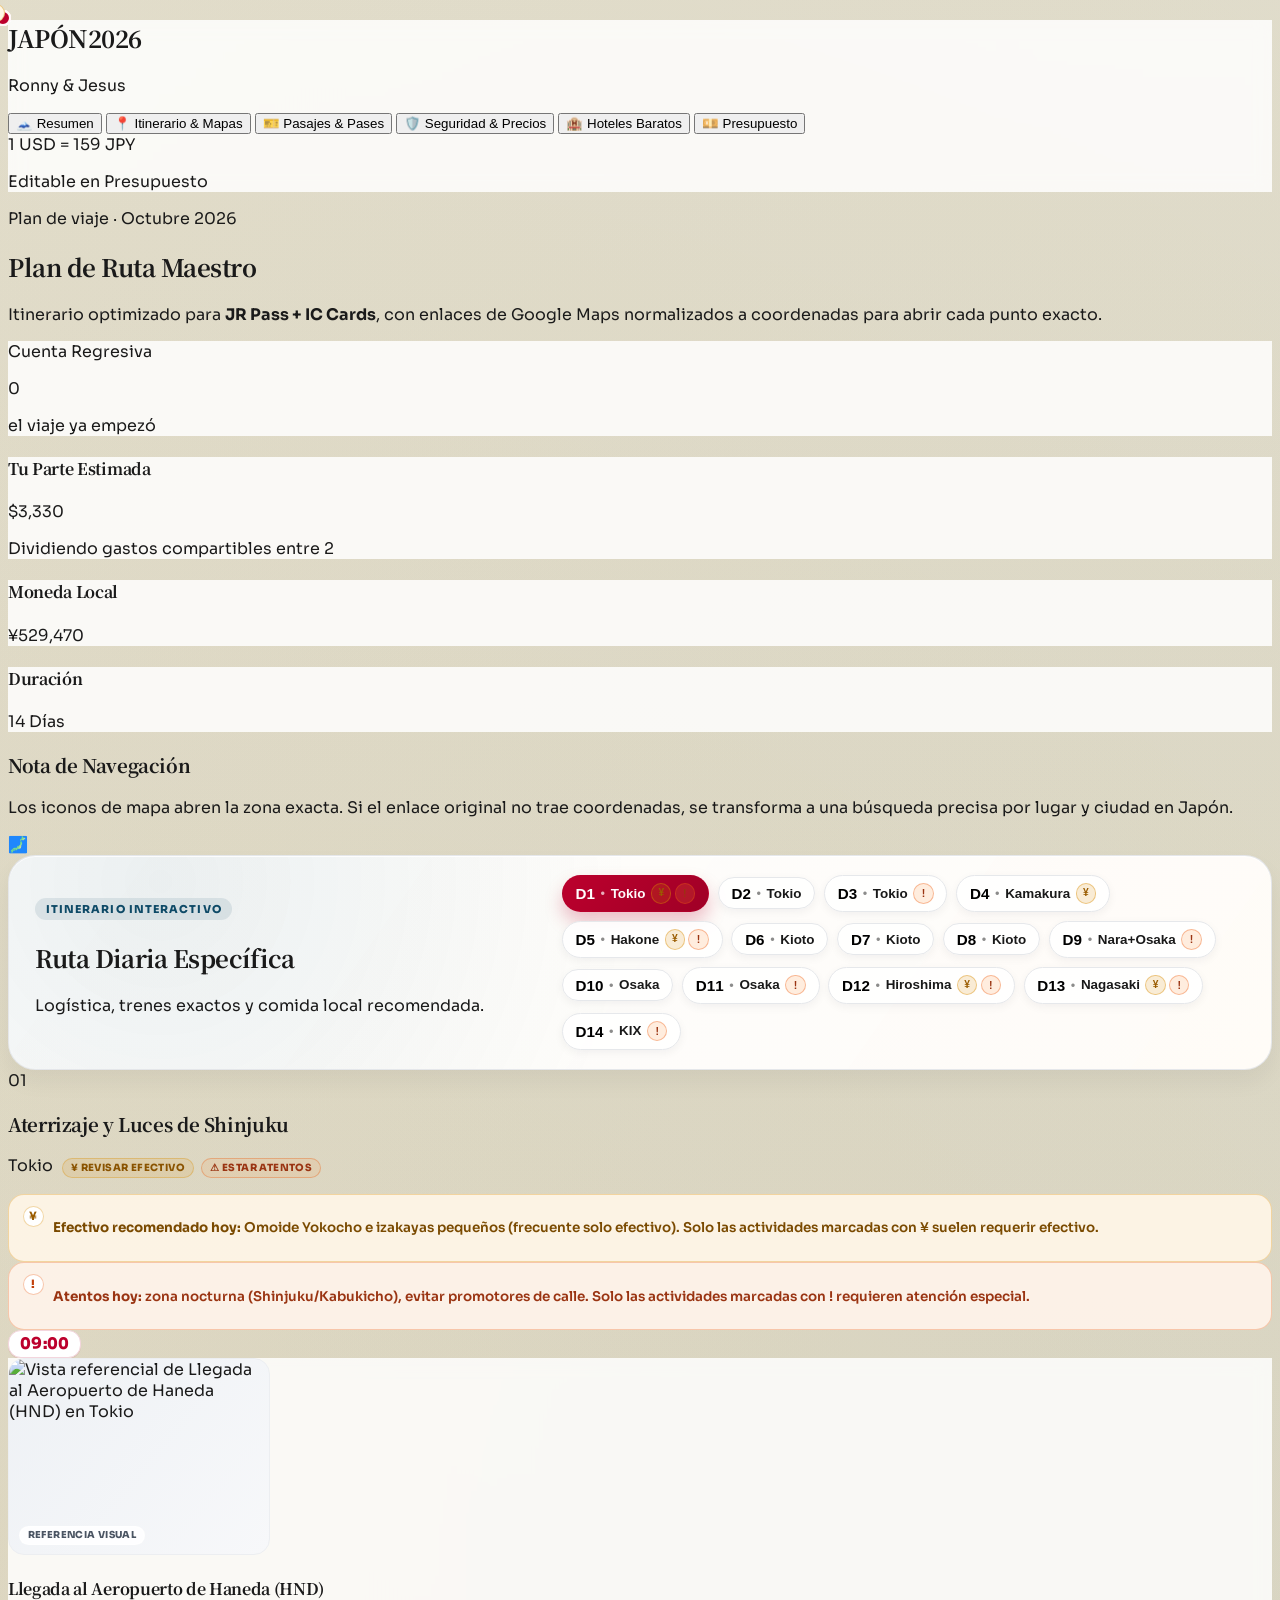
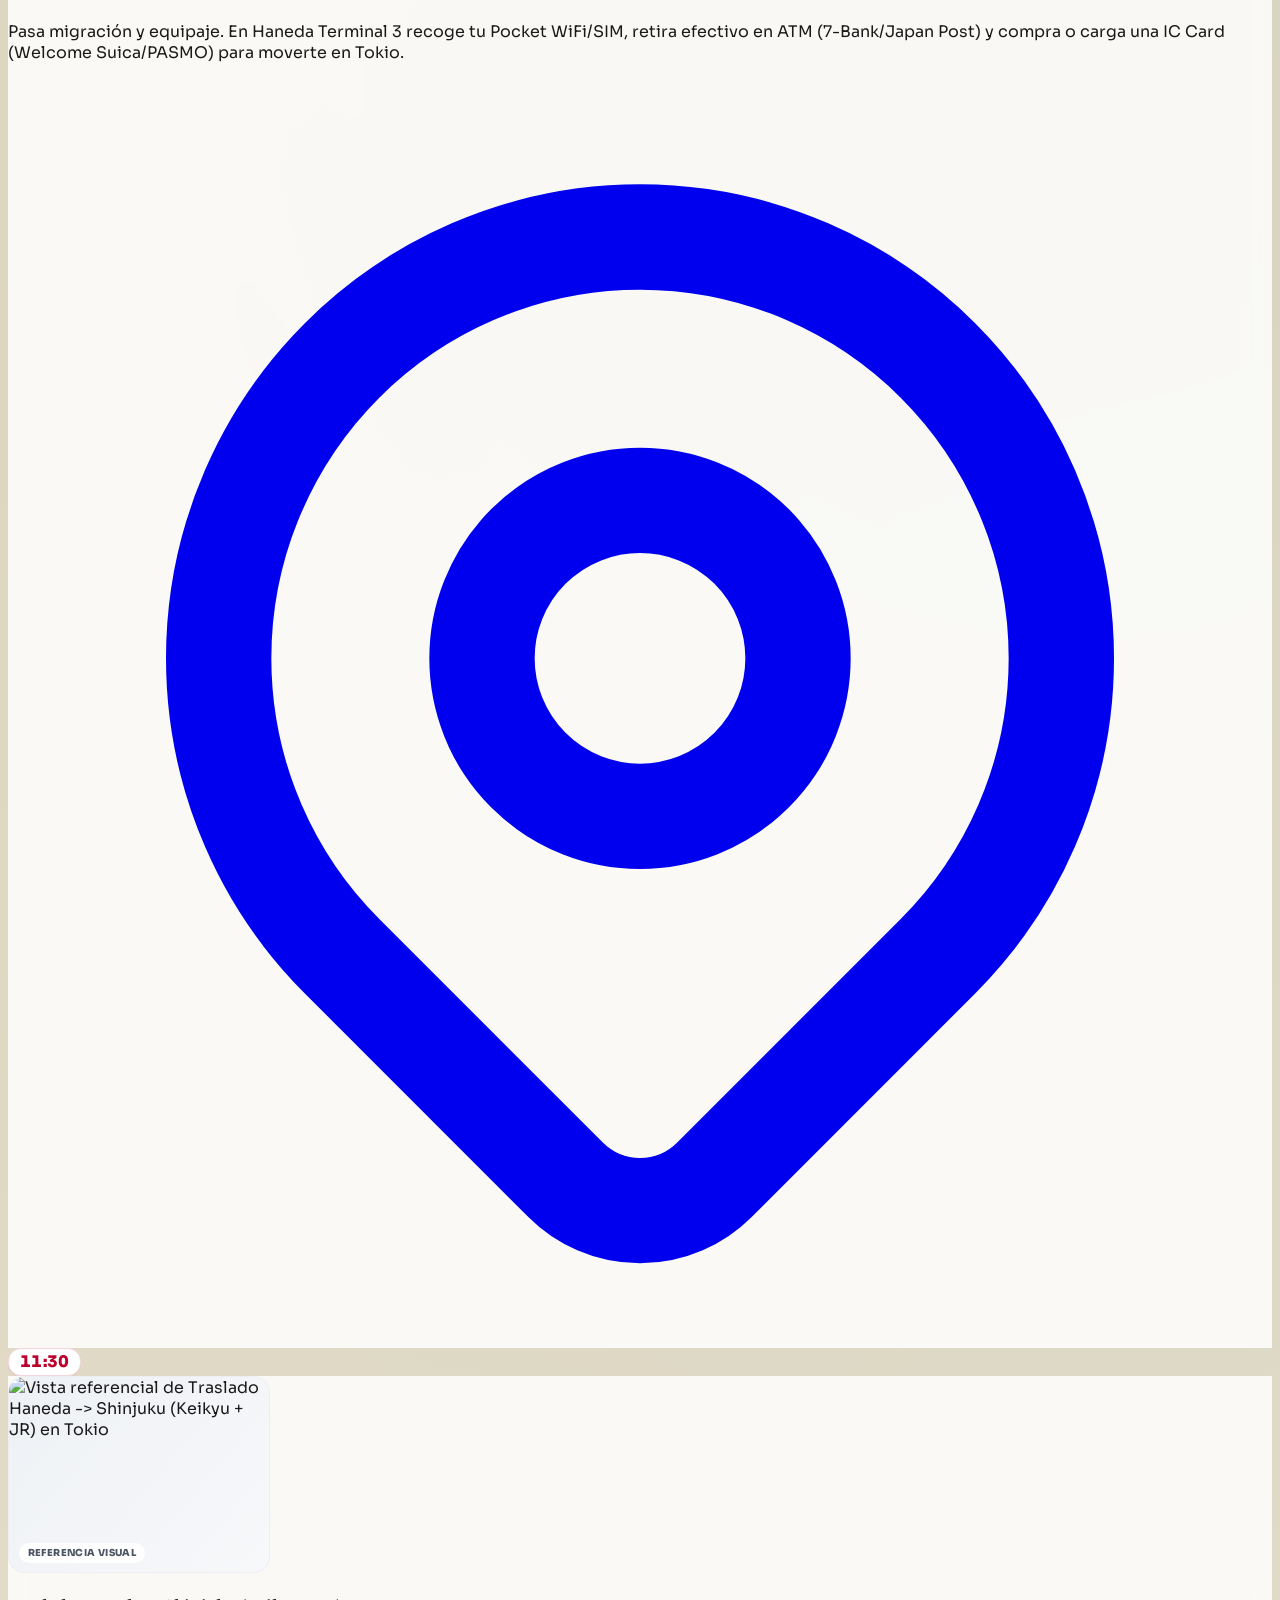
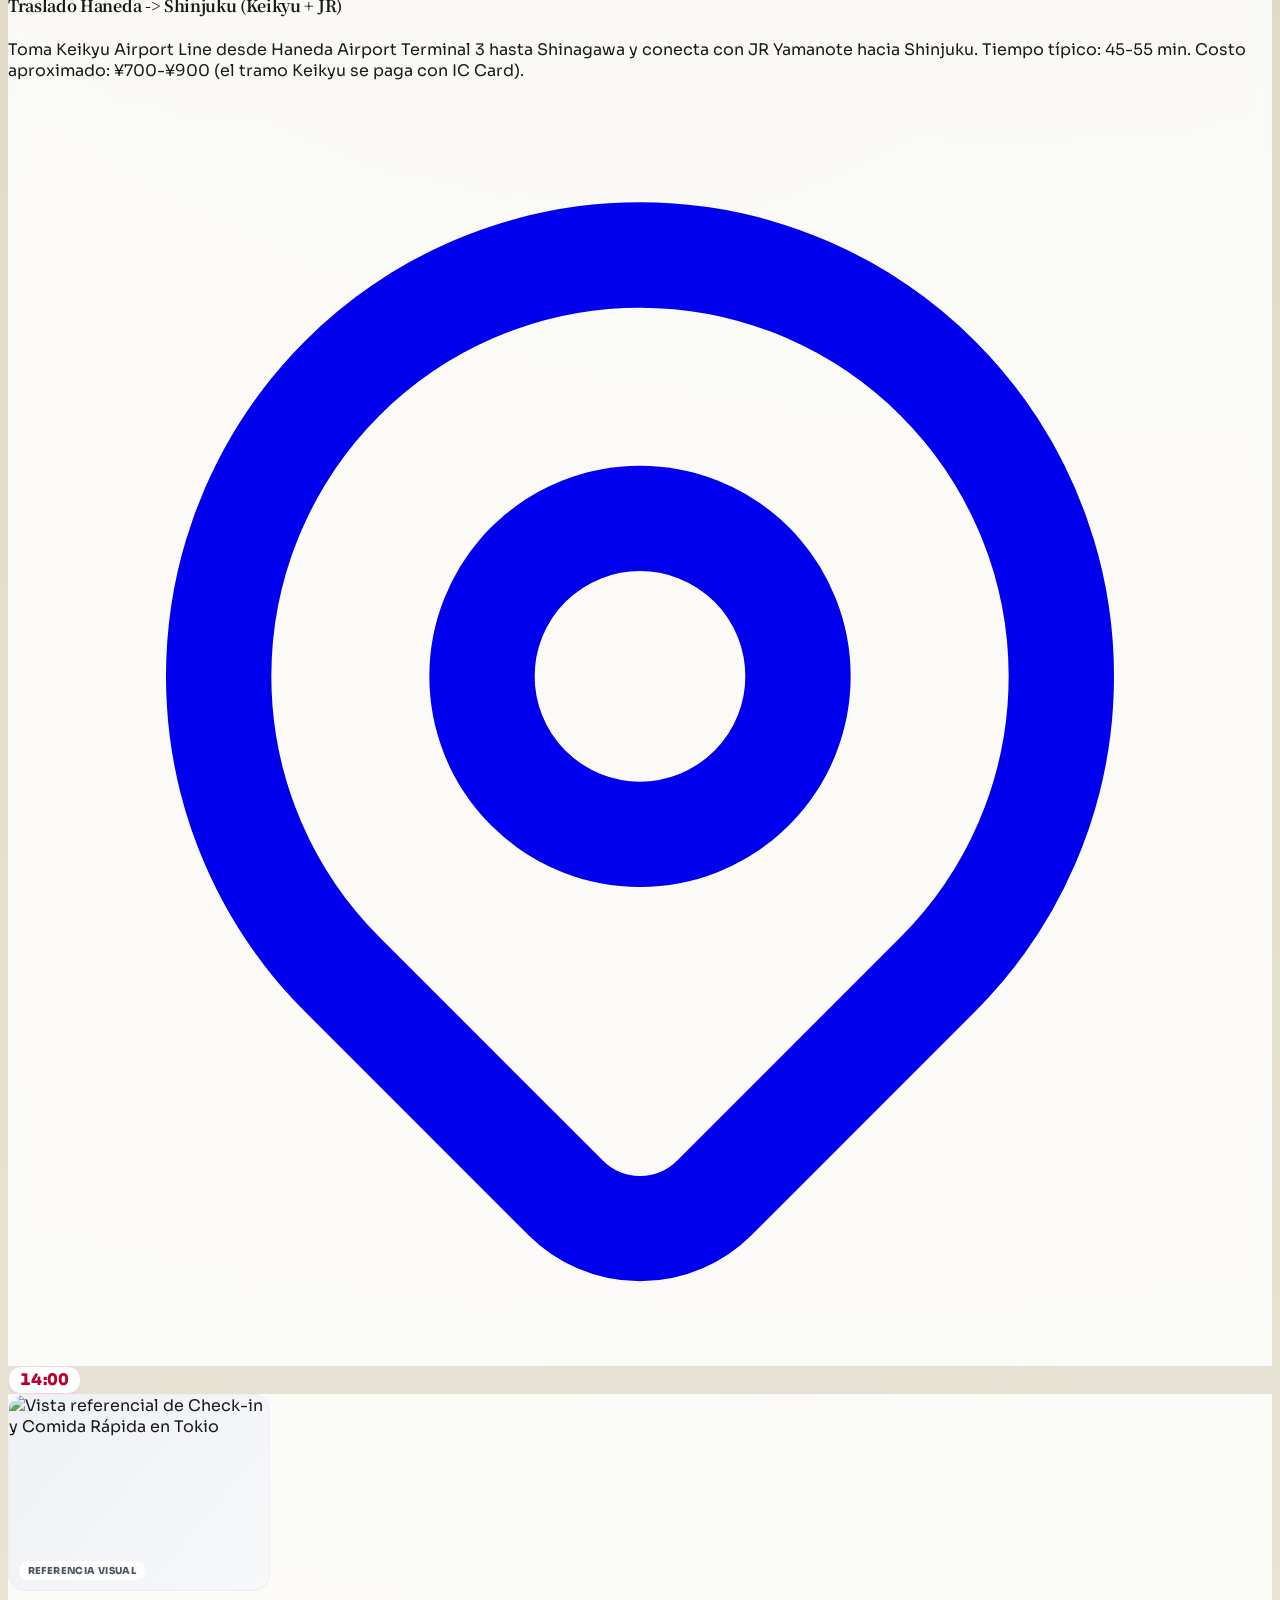
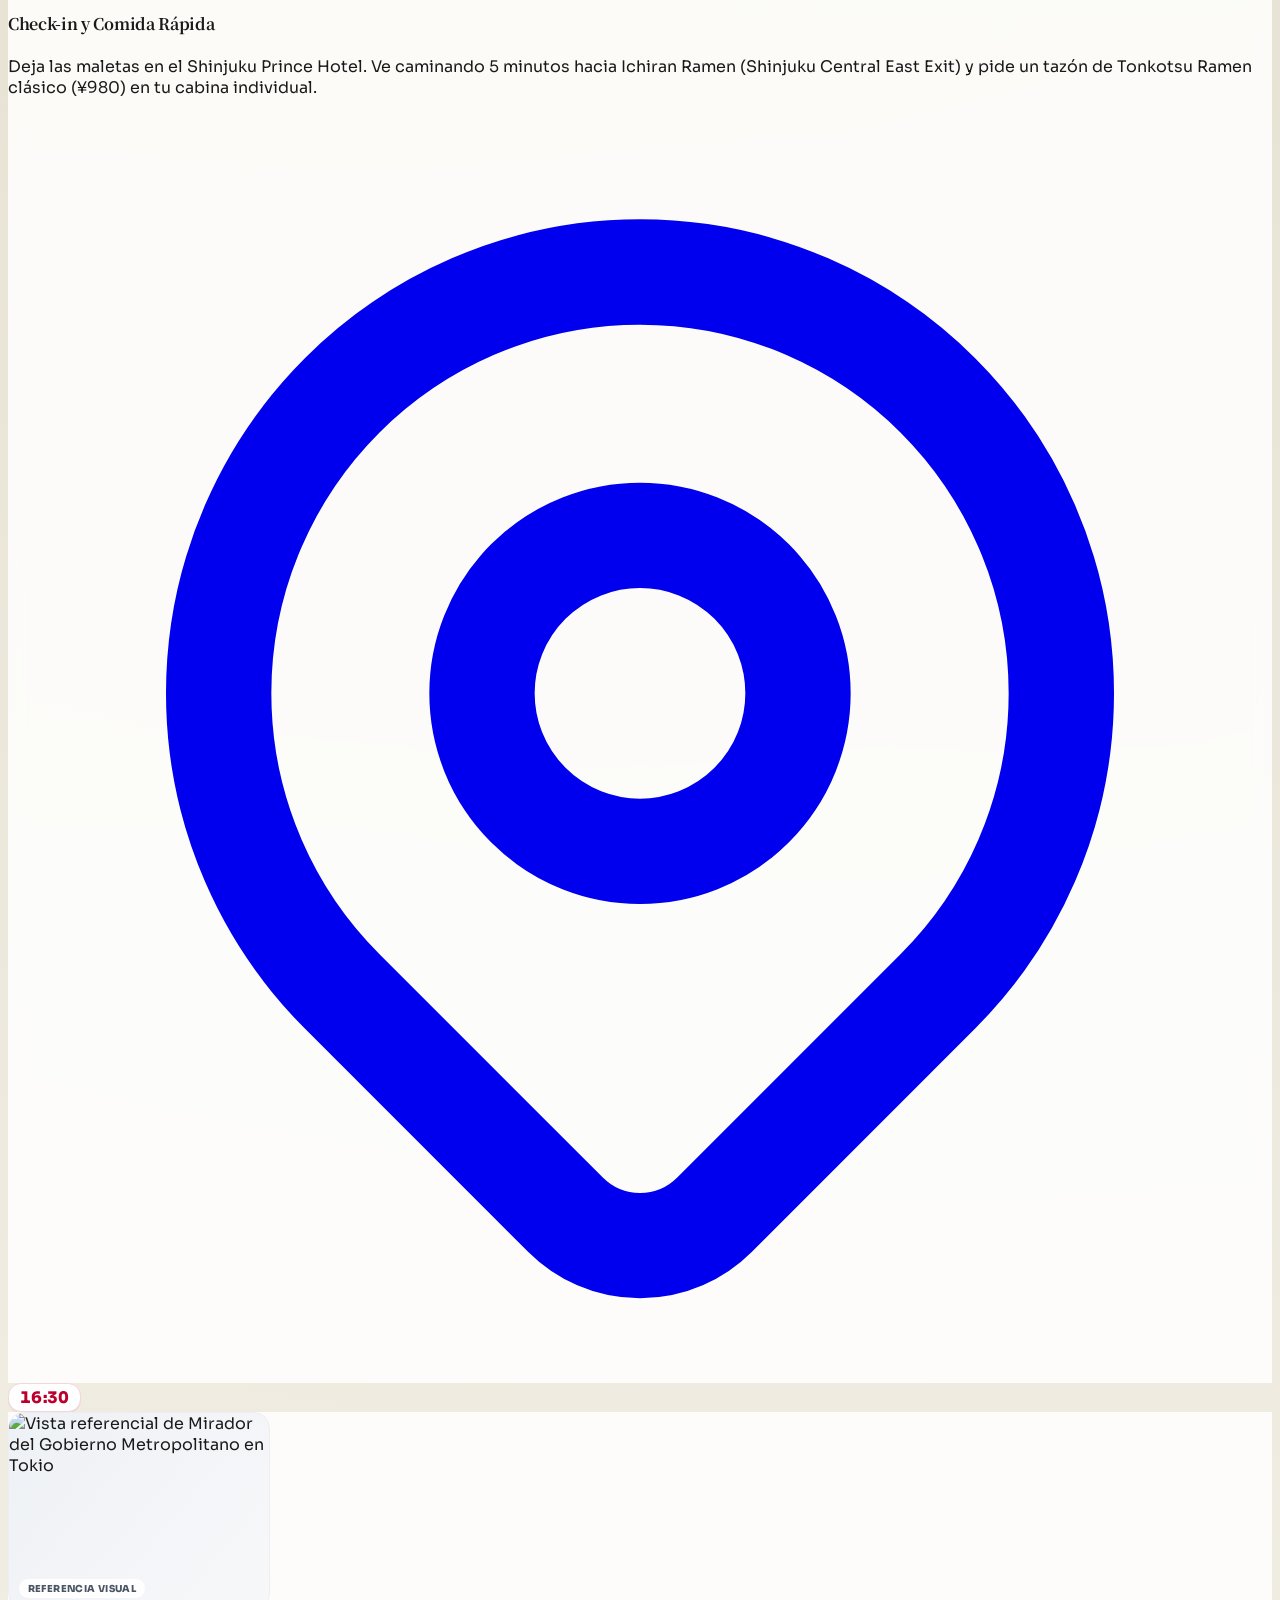
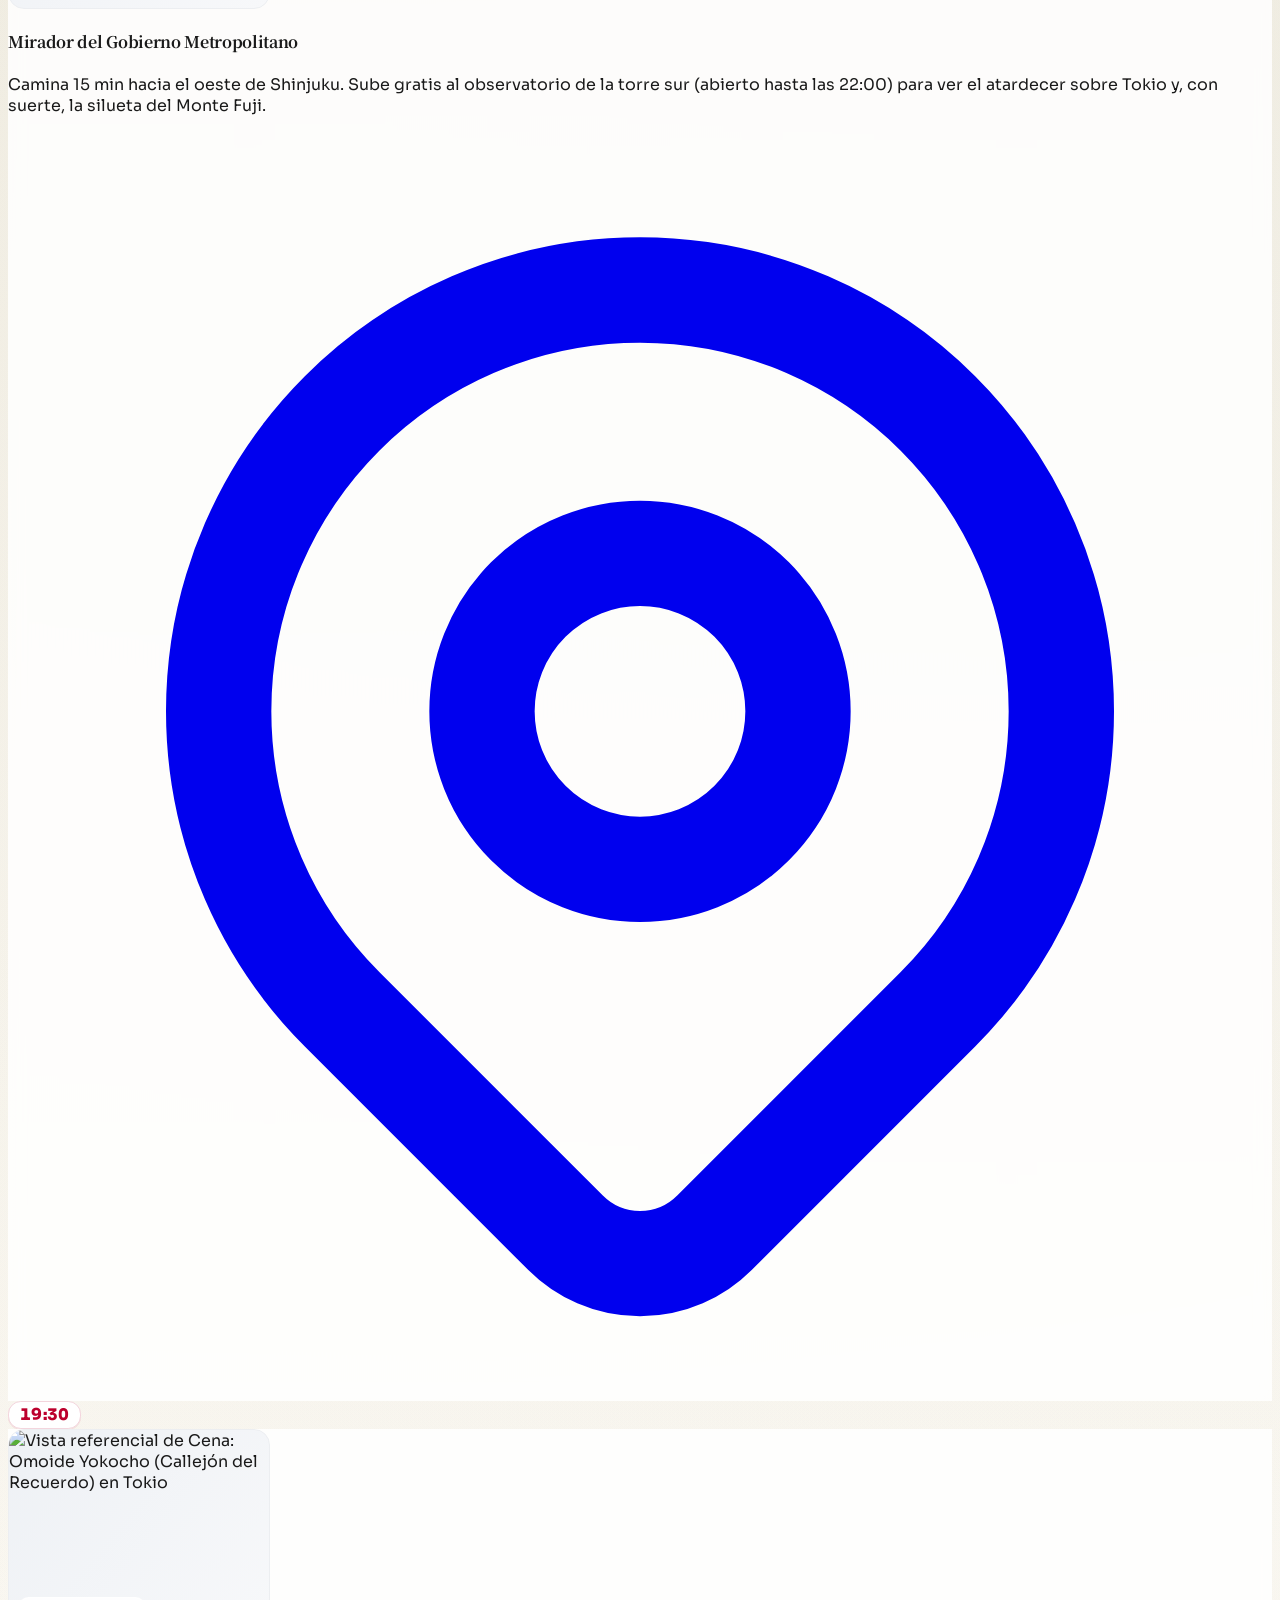
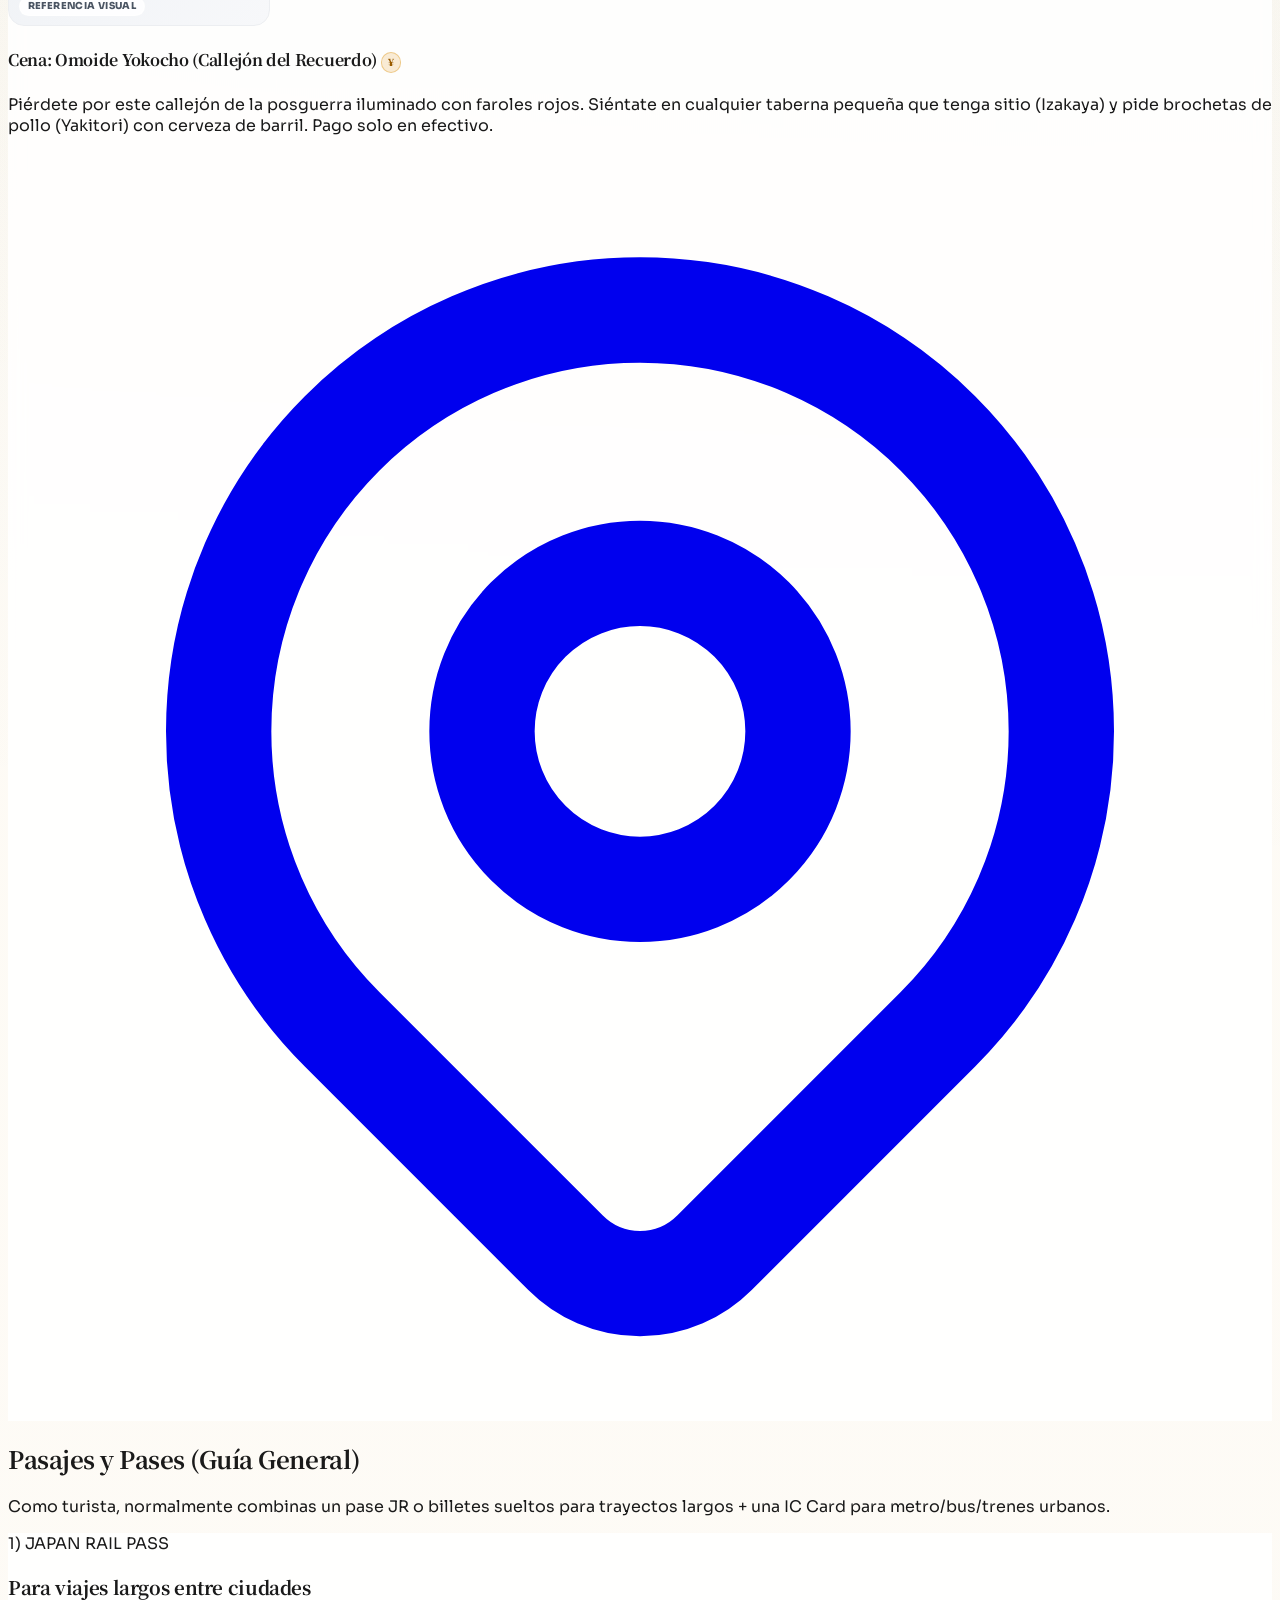
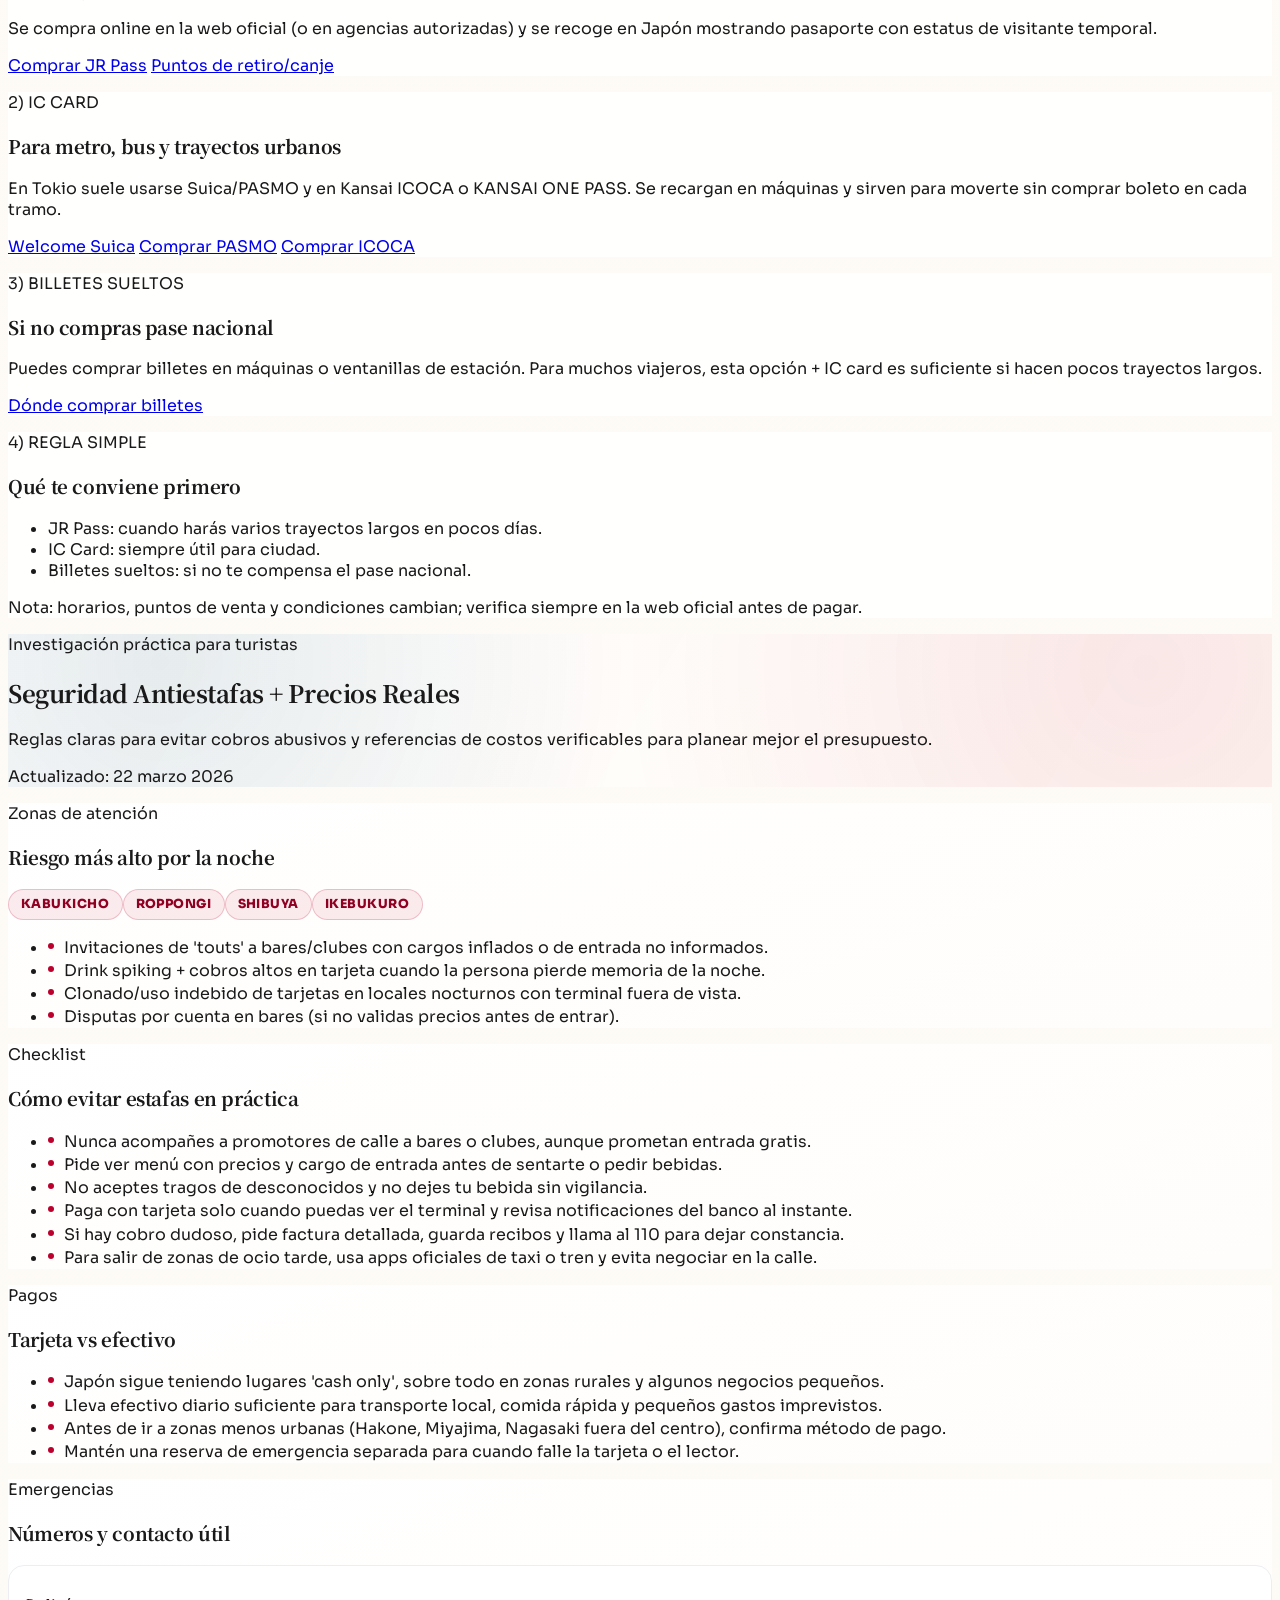
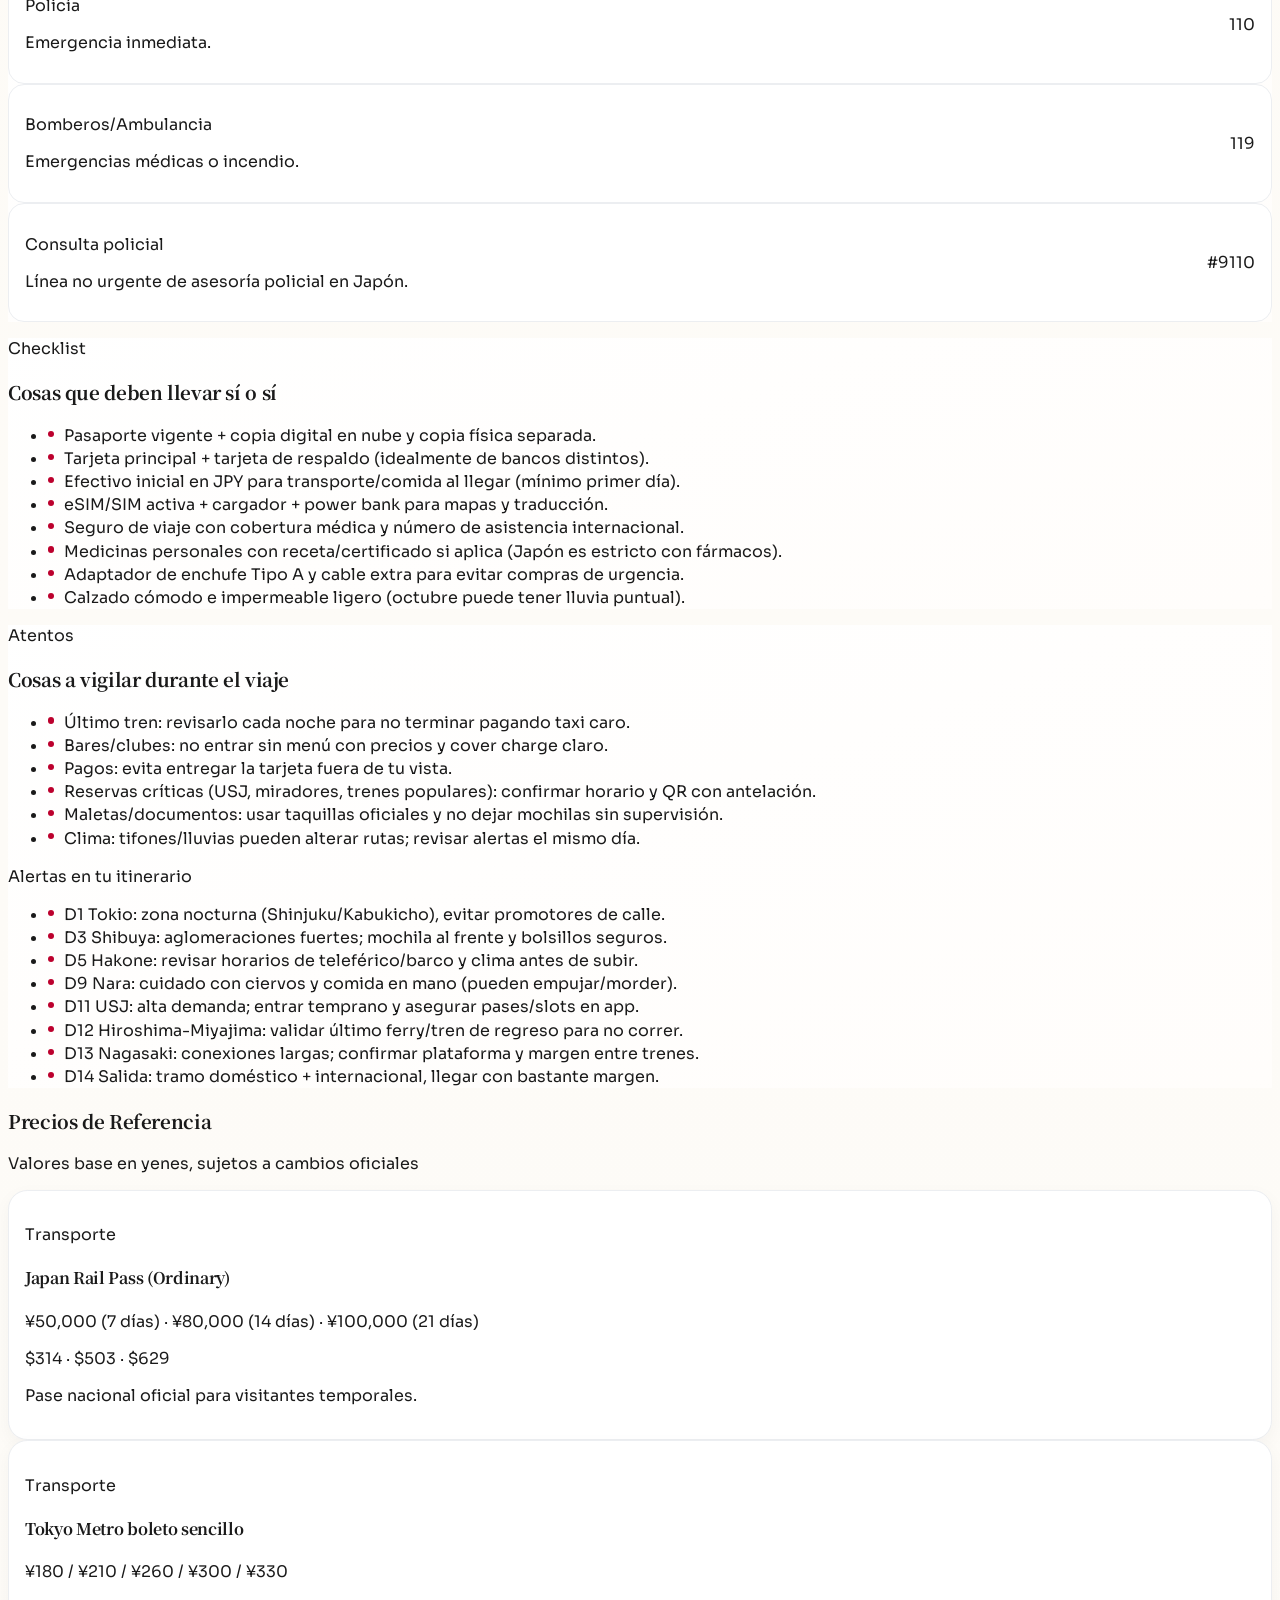
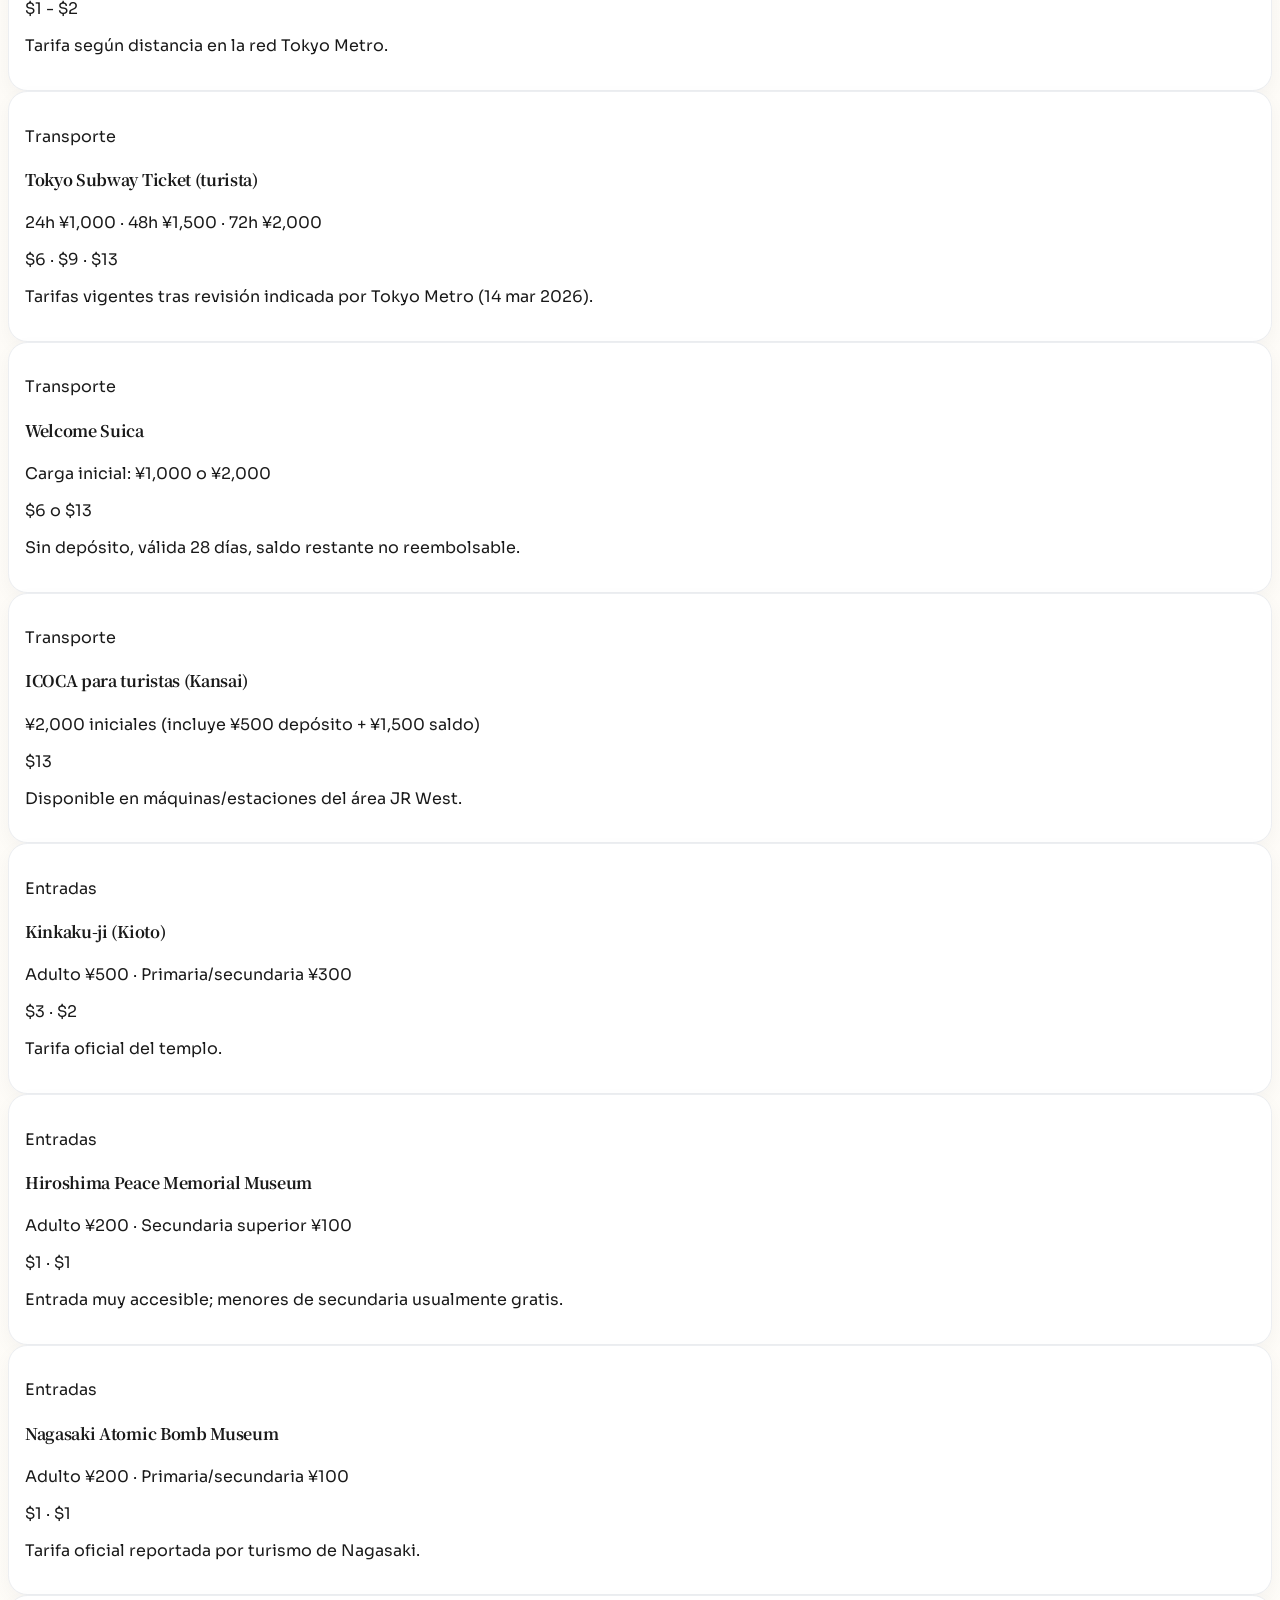
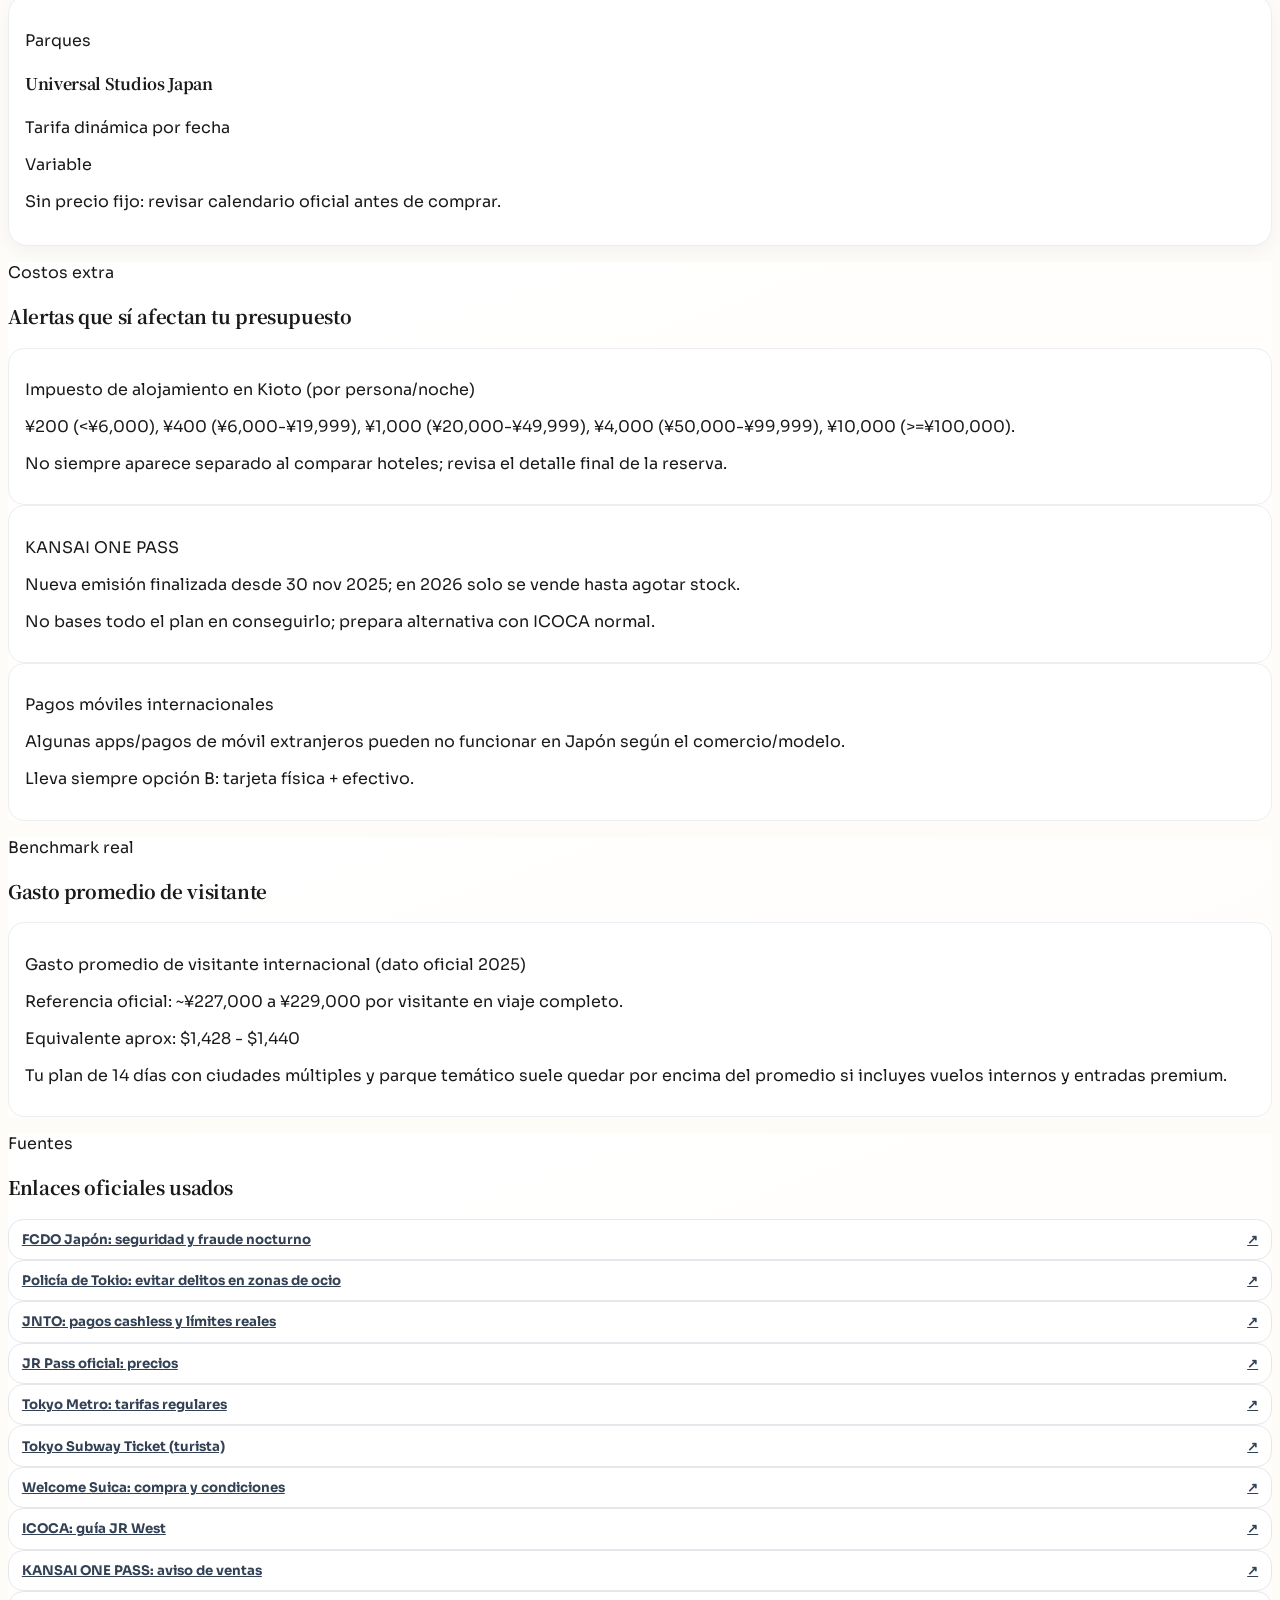
==== index.html @ 7c431366 "ioerjg" ====
<!doctype html>
<html lang="es">
  <head>
    <meta charset="UTF-8" />
    <meta name="viewport" content="width=device-width, initial-scale=1.0" />
    <title>Japón Octubre 2026: Itinerario con Mapas Precisos</title>
    <link rel="preconnect" href="https://fonts.googleapis.com" />
    <link rel="preconnect" href="https://fonts.gstatic.com" crossorigin />
    <link
      href="https://fonts.googleapis.com/css2?family=Noto+Serif+JP:wght@700;900&family=Sora:wght@400;600;700;800&display=swap"
      rel="stylesheet"
    />
    <script src="https://cdn.tailwindcss.com"></script>
    <script src="https://cdn.jsdelivr.net/npm/chart.js"></script>

    <script>
      tailwind.config = {
        theme: {
          extend: {
            colors: {
              "japan-red": "#BC002D",
              "japan-bg": "#FDFBF7",
              ink: "#1A1A1A",
              "google-blue": "#4285F4",
              "japan-sand": "#F6EFE3",
              "japan-gold": "#D98C00",
              "japan-wave": "#0E4A67",
            },
          },
        },
      };
    </script>

    <link rel="stylesheet" href="./styles.css" />
  </head>
  <body class="flex flex-col md:flex-row h-screen overflow-hidden">
    <!-- Sidebar Navigation -->
    <nav class="w-full md:w-72 panel-glass shadow-xl z-20 flex md:flex-col border-r border-white/70 flex-shrink-0">
      <div class="p-8 hidden md:block">
        <h1 class="text-3xl font-black text-ink tracking-tighter">JAPÓN<span class="text-japan-red">2026</span></h1>
        <p class="text-[11px] text-gray-500 mt-2 uppercase font-bold tracking-[0.2em]">Ronny & Jesus</p>
      </div>
      <div class="flex-1 flex md:flex-col p-4 overflow-x-auto hide-scrollbar gap-2">
        <button
          onclick="switchTab('resumen')"
          id="nav-resumen"
          class="nav-btn text-left px-5 py-4 rounded-2xl bg-japan-red text-white font-bold transition-all shadow-lg whitespace-nowrap"
        >
          🗻 Resumen
        </button>
        <button
          onclick="switchTab('itinerario')"
          id="nav-itinerario"
          class="nav-btn text-left px-5 py-4 rounded-2xl text-gray-500 hover:bg-gray-50 font-bold transition-all whitespace-nowrap"
        >
          📍 Itinerario & Mapas
        </button>
        <button
          onclick="switchTab('pases')"
          id="nav-pases"
          class="nav-btn text-left px-5 py-4 rounded-2xl text-gray-500 hover:bg-gray-50 font-bold transition-all whitespace-nowrap"
        >
          🎫 Pasajes & Pases
        </button>
        <button
          onclick="switchTab('seguridad')"
          id="nav-seguridad"
          class="nav-btn text-left px-5 py-4 rounded-2xl text-gray-500 hover:bg-gray-50 font-bold transition-all whitespace-nowrap"
        >
          🛡️ Seguridad & Precios
        </button>
        <button
          onclick="switchTab('hoteles')"
          id="nav-hoteles"
          class="nav-btn text-left px-5 py-4 rounded-2xl text-gray-500 hover:bg-gray-50 font-bold transition-all whitespace-nowrap"
        >
          🏨 Hoteles Baratos
        </button>
        <button
          onclick="switchTab('presupuesto')"
          id="nav-presupuesto"
          class="nav-btn text-left px-5 py-4 rounded-2xl text-gray-500 hover:bg-gray-50 font-bold transition-all whitespace-nowrap"
        >
          💴 Presupuesto
        </button>
      </div>
      <div class="p-8 hidden md:block border-t border-gray-50">
        <div class="flex justify-between items-center text-xs font-bold text-gray-400">
          <span>1 USD</span>
          <span>=</span>
          <span id="exchange-rate-display-sidebar" class="text-japan-red">159 JPY</span>
        </div>
        <p class="text-[10px] text-gray-400 font-bold mt-2 uppercase tracking-[0.14em]">Editable en Presupuesto</p>
      </div>
    </nav>

    <!-- Main Content -->
    <main class="flex-1 overflow-y-auto p-4 md:p-12 relative">
      <!-- SECTION: RESUMEN -->
      <section id="sec-resumen" class="max-w-5xl mx-auto block animate-rise">
        <div class="flex flex-col lg:flex-row gap-8 items-start justify-between mb-10">
          <div>
            <p class="text-xs font-black tracking-[0.24em] text-japan-wave uppercase mb-3">
              Plan de viaje · Octubre 2026
            </p>
            <h2 class="text-5xl font-black text-ink mb-5 tracking-tight">Plan de Ruta Maestro</h2>
            <p class="text-xl text-gray-600 max-w-3xl leading-relaxed">
              Itinerario optimizado para <strong>JR Pass + IC Cards</strong>, con enlaces de Google Maps normalizados a
              coordenadas para abrir cada punto exacto.
            </p>
          </div>
          <aside class="panel-glass border border-white/80 rounded-[28px] p-6 shadow-lg min-w-[210px]">
            <span class="text-xs font-black tracking-[0.24em] uppercase text-gray-400 block">Cuenta Regresiva</span>
            <p id="trip-countdown-days" class="text-5xl font-black text-japan-red leading-none mt-2">0</p>
            <p id="trip-countdown-caption" class="text-sm font-bold text-gray-500 mt-2">días para despegar</p>
          </aside>
        </div>

        <div class="grid grid-cols-1 md:grid-cols-3 gap-6 mb-10">
          <div class="panel-glass p-8 rounded-3xl shadow-sm border border-white/80">
            <h4 class="text-xs font-bold text-gray-400 uppercase tracking-widest mb-2">Tu Parte Estimada</h4>
            <p class="text-3xl font-black text-japan-red" id="summary-total-usd">$0</p>
            <p class="text-[11px] text-gray-500 font-bold mt-2">Dividiendo gastos compartibles entre 2</p>
          </div>
          <div class="panel-glass p-8 rounded-3xl shadow-sm border border-white/80">
            <h4 class="text-xs font-bold text-gray-400 uppercase tracking-widest mb-2">Moneda Local</h4>
            <p class="text-3xl font-black text-ink" id="summary-total-jpy">¥0</p>
          </div>
          <div class="panel-glass p-8 rounded-3xl shadow-sm border border-white/80">
            <h4 class="text-xs font-bold text-gray-400 uppercase tracking-widest mb-2">Duración</h4>
            <p class="text-3xl font-black text-ink">14 Días</p>
          </div>
        </div>

        <div class="mb-2">
          <div class="bg-ink p-10 rounded-[40px] text-white flex flex-col md:flex-row items-center gap-8 shadow-2xl">
            <div class="flex-1 text-center md:text-left">
              <h3 class="text-3xl font-bold mb-4">Nota de Navegación</h3>
              <p class="opacity-80 text-lg">
                Los iconos de mapa abren la zona exacta. Si el enlace original no trae coordenadas, se transforma a una
                búsqueda precisa por lugar y ciudad en Japón.
              </p>
            </div>
            <div class="text-6xl">🗾</div>
          </div>
        </div>
      </section>

      <!-- SECTION: ITINERARIO -->
      <section id="sec-itinerario" class="max-w-5xl mx-auto hidden pb-20">
        <div class="mb-8">
          <div class="itinerary-hero-shell">
            <div class="itinerary-copy">
              <span class="itinerary-tag">Itinerario Interactivo</span>
              <h2 class="text-3xl md:text-4xl font-black text-ink mt-3 mb-3">Ruta Diaria Específica</h2>
              <p class="text-gray-500 text-base md:text-lg">Logística, trenes exactos y comida local recomendada.</p>
            </div>
            <div class="w-full">
              <div id="day-selector" class="day-selector">
                <!-- JS Injected -->
              </div>
            </div>
          </div>
        </div>

        <div class="bg-white rounded-[40px] shadow-sm border border-gray-100 p-6 md:p-12">
          <div class="flex items-center gap-4 mb-12">
            <span
              id="daily-day-label"
              class="bg-japan-red text-white w-16 h-16 rounded-2xl flex items-center justify-center font-black text-3xl shadow-lg shadow-red-200"
              >01</span
            >
            <div>
              <h3 id="daily-title" class="text-2xl md:text-3xl font-black text-ink leading-tight">Carga Inicial...</h3>
              <p id="daily-city" class="text-gray-400 font-bold mt-1 uppercase tracking-widest text-xs">Tokio</p>
            </div>
          </div>

          <div id="timeline-container" class="relative border-l-2 border-gray-100 ml-4 pl-8 md:pl-10 space-y-10">
            <!-- JS Injected -->
          </div>
        </div>
      </section>

      <!-- SECTION: PASAJES Y PASES -->
      <section id="sec-pases" class="max-w-5xl mx-auto hidden">
        <h2 class="text-4xl font-black text-ink mb-4">Pasajes y Pases (Guía General)</h2>
        <p class="text-gray-600 mb-8">
          Como turista, normalmente combinas un pase JR o billetes sueltos para trayectos largos + una IC Card para
          metro/bus/trenes urbanos.
        </p>

        <div class="grid md:grid-cols-2 gap-6">
          <article class="panel-glass rounded-3xl p-7 border border-white/80 shadow-sm">
            <p class="text-xs font-black uppercase tracking-[0.2em] text-japan-wave mb-2">1) JAPAN RAIL PASS</p>
            <h3 class="text-2xl font-black text-ink mb-3">Para viajes largos entre ciudades</h3>
            <p class="text-gray-600 leading-relaxed mb-4">
              Se compra online en la web oficial (o en agencias autorizadas) y se recoge en Japón mostrando pasaporte
              con estatus de visitante temporal.
            </p>
            <div class="flex flex-wrap gap-3">
              <a
                href="https://japanrailpass.net/en/purchase/online/"
                target="_blank"
                rel="noopener noreferrer"
                class="bg-japan-wave text-white px-4 py-2 rounded-xl text-sm font-bold hover:bg-japan-red transition-colors"
                >Comprar JR Pass</a
              >
              <a
                href="https://japanrailpass.net/en/exchange/"
                target="_blank"
                rel="noopener noreferrer"
                class="bg-white text-ink px-4 py-2 rounded-xl text-sm font-bold border border-gray-200 hover:border-japan-red transition-colors"
                >Puntos de retiro/canje</a
              >
            </div>
          </article>

          <article class="panel-glass rounded-3xl p-7 border border-white/80 shadow-sm">
            <p class="text-xs font-black uppercase tracking-[0.2em] text-japan-wave mb-2">2) IC CARD</p>
            <h3 class="text-2xl font-black text-ink mb-3">Para metro, bus y trayectos urbanos</h3>
            <p class="text-gray-600 leading-relaxed mb-4">
              En Tokio suele usarse Suica/PASMO y en Kansai ICOCA o KANSAI ONE PASS. Se recargan en máquinas y sirven
              para moverte sin comprar boleto en cada tramo.
            </p>
            <div class="flex flex-wrap gap-3">
              <a
                href="https://www.jreast.co.jp/multi/en/welcomesuica/purchase.html"
                target="_blank"
                rel="noopener noreferrer"
                class="bg-japan-wave text-white px-4 py-2 rounded-xl text-sm font-bold hover:bg-japan-red transition-colors"
                >Welcome Suica</a
              >
              <a
                href="https://www.pasmo.co.jp/visitors/en/issue/"
                target="_blank"
                rel="noopener noreferrer"
                class="bg-white text-ink px-4 py-2 rounded-xl text-sm font-bold border border-gray-200 hover:border-japan-red transition-colors"
                >Comprar PASMO</a
              >
              <a
                href="https://www.westjr.co.jp/global/en/howto/guide/movie03.html"
                target="_blank"
                rel="noopener noreferrer"
                class="bg-white text-ink px-4 py-2 rounded-xl text-sm font-bold border border-gray-200 hover:border-japan-red transition-colors"
                >Comprar ICOCA</a
              >
            </div>
          </article>

          <article class="panel-glass rounded-3xl p-7 border border-white/80 shadow-sm">
            <p class="text-xs font-black uppercase tracking-[0.2em] text-japan-wave mb-2">3) BILLETES SUELTOS</p>
            <h3 class="text-2xl font-black text-ink mb-3">Si no compras pase nacional</h3>
            <p class="text-gray-600 leading-relaxed mb-4">
              Puedes comprar billetes en máquinas o ventanillas de estación. Para muchos viajeros, esta opción + IC card
              es suficiente si hacen pocos trayectos largos.
            </p>
            <a
              href="https://faq-support.westjr.co.jp/hc/en-us/articles/8880546798607-Where-can-I-buy-tickets"
              target="_blank"
              rel="noopener noreferrer"
              class="inline-flex bg-japan-wave text-white px-4 py-2 rounded-xl text-sm font-bold hover:bg-japan-red transition-colors"
              >Dónde comprar billetes</a
            >
          </article>

          <article class="panel-glass rounded-3xl p-7 border border-white/80 shadow-sm">
            <p class="text-xs font-black uppercase tracking-[0.2em] text-japan-wave mb-2">4) REGLA SIMPLE</p>
            <h3 class="text-2xl font-black text-ink mb-3">Qué te conviene primero</h3>
            <ul class="space-y-2 text-gray-600 font-medium">
              <li>JR Pass: cuando harás varios trayectos largos en pocos días.</li>
              <li>IC Card: siempre útil para ciudad.</li>
              <li>Billetes sueltos: si no te compensa el pase nacional.</li>
            </ul>
            <p class="text-xs text-gray-400 mt-4">
              Nota: horarios, puntos de venta y condiciones cambian; verifica siempre en la web oficial antes de pagar.
            </p>
          </article>
        </div>
      </section>

      <!-- SECTION: SEGURIDAD Y PRECIOS -->
      <section id="sec-seguridad" class="max-w-5xl mx-auto hidden pb-20">
        <div class="safety-hero panel-glass rounded-[36px] p-7 md:p-10 border border-white/80 shadow-sm mb-8">
          <div class="flex flex-col md:flex-row md:items-end md:justify-between gap-4">
            <div>
              <p class="text-xs font-black uppercase tracking-[0.2em] text-japan-wave mb-2">
                Investigación práctica para turistas
              </p>
              <h2 class="text-4xl font-black text-ink mb-3">Seguridad Antiestafas + Precios Reales</h2>
              <p class="text-gray-600 max-w-3xl">
                Reglas claras para evitar cobros abusivos y referencias de costos verificables para planear mejor el
                presupuesto.
              </p>
            </div>
            <p id="safety-updated" class="text-xs font-black uppercase tracking-[0.14em] text-gray-400">
              Actualizado: --
            </p>
          </div>
        </div>

        <div class="grid lg:grid-cols-2 gap-6 mb-8">
          <article class="safety-card rounded-3xl p-6 border border-gray-100 bg-white shadow-sm">
            <p class="text-xs font-black uppercase tracking-[0.2em] text-japan-wave mb-2">Zonas de atención</p>
            <h3 class="text-2xl font-black text-ink mb-4">Riesgo más alto por la noche</h3>
            <div id="safety-risk-zones" class="flex flex-wrap gap-2 mb-4"></div>
            <ul id="safety-common-scams" class="space-y-2 text-sm text-gray-600"></ul>
          </article>
          <article class="safety-card rounded-3xl p-6 border border-gray-100 bg-white shadow-sm">
            <p class="text-xs font-black uppercase tracking-[0.2em] text-japan-wave mb-2">Checklist</p>
            <h3 class="text-2xl font-black text-ink mb-4">Cómo evitar estafas en práctica</h3>
            <ul id="safety-tips-list" class="space-y-2 text-sm text-gray-600"></ul>
          </article>
        </div>

        <div class="grid lg:grid-cols-2 gap-6 mb-8">
          <article class="safety-card rounded-3xl p-6 border border-gray-100 bg-white shadow-sm">
            <p class="text-xs font-black uppercase tracking-[0.2em] text-japan-wave mb-2">Pagos</p>
            <h3 class="text-2xl font-black text-ink mb-4">Tarjeta vs efectivo</h3>
            <ul id="money-safety-list" class="space-y-2 text-sm text-gray-600"></ul>
          </article>
          <article class="safety-card rounded-3xl p-6 border border-gray-100 bg-white shadow-sm">
            <p class="text-xs font-black uppercase tracking-[0.2em] text-japan-wave mb-2">Emergencias</p>
            <h3 class="text-2xl font-black text-ink mb-4">Números y contacto útil</h3>
            <div id="emergency-contacts" class="space-y-3"></div>
          </article>
        </div>

        <div class="grid lg:grid-cols-2 gap-6 mb-8">
          <article class="safety-card rounded-3xl p-6 border border-gray-100 bg-white shadow-sm">
            <p class="text-xs font-black uppercase tracking-[0.2em] text-japan-wave mb-2">Checklist</p>
            <h3 class="text-2xl font-black text-ink mb-4">Cosas que deben llevar sí o sí</h3>
            <ul id="must-pack-list" class="space-y-2 text-sm text-gray-600"></ul>
          </article>
          <article class="safety-card rounded-3xl p-6 border border-gray-100 bg-white shadow-sm">
            <p class="text-xs font-black uppercase tracking-[0.2em] text-japan-wave mb-2">Atentos</p>
            <h3 class="text-2xl font-black text-ink mb-4">Cosas a vigilar durante el viaje</h3>
            <ul id="watchout-list" class="space-y-2 text-sm text-gray-600 mb-4"></ul>
            <p class="text-xs font-black uppercase tracking-[0.16em] text-gray-400 mb-2">Alertas en tu itinerario</p>
            <ul id="itinerary-attention-list" class="space-y-2 text-sm text-gray-600"></ul>
          </article>
        </div>

        <div class="mb-8">
          <div class="flex flex-col md:flex-row md:items-end md:justify-between gap-3 mb-4">
            <h3 class="text-3xl font-black text-ink">Precios de Referencia</h3>
            <p class="text-xs font-bold uppercase tracking-[0.14em] text-gray-400">
              Valores base en yenes, sujetos a cambios oficiales
            </p>
          </div>
          <div id="price-reference-grid" class="grid md:grid-cols-2 gap-5"></div>
        </div>

        <div class="grid lg:grid-cols-2 gap-6 mb-8">
          <article class="safety-card rounded-3xl p-6 border border-gray-100 bg-white shadow-sm">
            <p class="text-xs font-black uppercase tracking-[0.2em] text-japan-wave mb-2">Costos extra</p>
            <h3 class="text-2xl font-black text-ink mb-4">Alertas que sí afectan tu presupuesto</h3>
            <div id="extra-cost-alerts" class="space-y-3"></div>
          </article>
          <article class="safety-card rounded-3xl p-6 border border-gray-100 bg-white shadow-sm">
            <p class="text-xs font-black uppercase tracking-[0.2em] text-japan-wave mb-2">Benchmark real</p>
            <h3 class="text-2xl font-black text-ink mb-4">Gasto promedio de visitante</h3>
            <div id="spend-benchmark"></div>
          </article>
        </div>

        <article class="safety-card rounded-3xl p-6 border border-gray-100 bg-white shadow-sm">
          <p class="text-xs font-black uppercase tracking-[0.2em] text-japan-wave mb-2">Fuentes</p>
          <h3 class="text-2xl font-black text-ink mb-4">Enlaces oficiales usados</h3>
          <div id="safety-sources" class="grid md:grid-cols-2 gap-2"></div>
        </article>
      </section>

      <!-- SECTION: HOTELES -->
      <section id="sec-hoteles" class="max-w-5xl mx-auto hidden">
        <div class="flex flex-col md:flex-row md:items-end justify-between gap-6 mb-8">
          <div>
            <h2 class="text-4xl font-black text-ink">Hoteles Más Baratos (tope $100)</h2>
            <p class="text-gray-500 mt-2">Opciones reales por zona, incluyendo Universal Studios.</p>
          </div>
          <a
            href="https://www.google.com/maps/search/?api=1&query=Hotels+near+Universal+Studios+Japan+Osaka"
            target="_blank"
            rel="noopener noreferrer"
            class="text-sm font-bold bg-japan-wave text-white px-4 py-2 rounded-xl hover:bg-japan-red transition-colors w-fit"
            >Ver hoteles en zona USJ</a
          >
        </div>
        <div class="panel-glass border border-white/80 rounded-3xl p-5 mb-8 grid sm:grid-cols-2 gap-5">
          <label class="block">
            <span class="text-xs font-black text-gray-400 uppercase tracking-[0.2em]">Ciudad</span>
            <select id="hotel-city-filter" class="mt-2 w-full border border-gray-200 rounded-xl px-3 py-3 bg-white">
              <option value="Todas">Todas</option>
            </select>
          </label>
          <label class="block">
            <span class="text-xs font-black text-gray-400 uppercase tracking-[0.2em]"
              >Máximo por noche: <span id="hotel-max-price-label" class="text-japan-red">$100</span></span
            >
            <input
              id="hotel-max-price"
              type="range"
              min="60"
              max="100"
              step="5"
              value="100"
              class="mt-4 w-full accent-[#BC002D]"
            />
          </label>
        </div>
        <div id="hotel-grid" class="grid grid-cols-1 md:grid-cols-2 gap-8">
          <!-- JS Injected -->
        </div>
      </section>

      <!-- SECTION: PRESUPUESTO -->
      <section id="sec-presupuesto" class="max-w-5xl mx-auto hidden">
        <h2 class="text-4xl font-black text-ink mb-4">Finanzas del Viaje</h2>
        <p class="text-gray-500 mb-8">Modo 2 viajeros: aquí ves total del viaje y tu parte por persona.</p>

        <div class="panel-glass border border-white/80 rounded-3xl p-5 md:p-6 mb-8">
          <div class="flex flex-col md:flex-row md:items-end md:justify-between gap-5">
            <div>
              <p class="text-xs font-black uppercase tracking-[0.2em] text-japan-wave mb-2">
                Tipo de cambio (editable)
              </p>
              <p class="text-2xl font-black text-ink">
                1 USD = <span id="exchange-rate-display-main" class="text-japan-red">159</span> JPY
              </p>
              <p class="text-xs text-gray-500 mt-1">
                Cambia este valor y todo el presupuesto se recalcula automáticamente.
              </p>
            </div>
            <div class="flex items-end gap-2">
              <label class="block">
                <span class="text-[11px] font-black text-gray-400 uppercase tracking-[0.16em]">USD a JPY</span>
                <input
                  id="exchange-rate-input"
                  type="number"
                  min="100"
                  max="250"
                  step="1"
                  value="159"
                  class="mt-2 w-28 border border-gray-200 rounded-xl px-3 py-2 bg-white font-black text-ink"
                />
              </label>
              <button
                id="exchange-rate-reset"
                type="button"
                class="h-[42px] px-4 rounded-xl border border-gray-200 bg-white text-gray-600 text-sm font-black hover:border-japan-red hover:text-japan-red transition-colors"
              >
                Reset
              </button>
            </div>
          </div>
        </div>
        <div class="grid lg:grid-cols-3 gap-8">
          <div class="lg:col-span-1 bg-white p-8 rounded-[40px] shadow-sm border border-gray-100">
            <h3 class="font-bold mb-8 text-center text-gray-400">Distribución</h3>
            <div class="h-64">
              <canvas id="budgetChart"></canvas>
            </div>
          </div>
          <div class="lg:col-span-2 bg-white p-10 rounded-[40px] shadow-sm border border-gray-100">
            <div id="budget-rows" class="space-y-6">
              <!-- JS Injected -->
            </div>
            <div class="mt-12 pt-8 border-t-2 border-dashed border-gray-100 flex justify-between items-end">
              <div>
                <span class="text-xs font-bold text-gray-400 uppercase tracking-widest">Total Viaje (2 Personas)</span>
                <div class="text-4xl md:text-5xl font-black text-japan-red mt-1" id="total-jpy">¥0</div>
              </div>
              <div class="text-right">
                <span class="text-2xl font-black text-ink" id="total-usd">$0</span>
                <span class="block text-[10px] text-gray-400 font-bold">Tu Parte (Dividido)</span>
              </div>
            </div>

            <div id="cash-plan-card" class="mt-8 panel-glass rounded-3xl border border-white/80 p-6 md:p-7">
              <!-- JS Injected -->
            </div>
          </div>
        </div>
      </section>
    </main>

    <script src="./data.js"></script>
    <script src="./app.js"></script>
  </body>
</html>
---- styles.css ----
:root {
  --paper: #fffdf8;
  --ink: #1a1a1a;
}
body {
  background:
    radial-gradient(circle at 15% 10%, rgba(217, 140, 0, 0.14), transparent 36%),
    radial-gradient(circle at 85% 8%, rgba(14, 74, 103, 0.16), transparent 40%),
    linear-gradient(180deg, #fffaf0 0%, #fdfbf7 60%, #fffdf8 100%);
  color: var(--ink);
  font-family: "Sora", "Avenir Next", "Segoe UI", sans-serif;
}
h1,
h2,
h3,
h4 {
  font-family: "Noto Serif JP", Georgia, serif;
  letter-spacing: -0.02em;
}
.hide-scrollbar::-webkit-scrollbar {
  display: none;
}
.hide-scrollbar {
  -ms-overflow-style: none;
  scrollbar-width: none;
}

.timeline-item::before {
  content: "";
  position: absolute;
  left: -5px;
  top: 10px;
  width: 12px;
  height: 12px;
  border-radius: 50%;
  background-color: #bc002d;
  border: 2px solid #fff8f9;
  z-index: 10;
}
.time-badge {
  display: inline-flex;
  align-items: center;
  justify-content: center;
  align-self: flex-start;
  width: fit-content;
  min-width: 0;
  padding: 0.32rem 0.7rem;
  border-radius: 0.8rem;
  background: #ffffff;
  border: 1px solid #f3d5dd;
  box-shadow: 0 1px 0 rgba(188, 0, 45, 0.08);
  color: #bc002d;
  font-weight: 800;
  font-variant-numeric: tabular-nums;
  letter-spacing: 0.01em;
  line-height: 1;
  white-space: nowrap;
}

.day-pill-critical {
  display: inline-flex;
  align-items: center;
  justify-content: center;
  width: 1.15rem;
  height: 1.15rem;
  border-radius: 999px;
  background: rgba(217, 140, 0, 0.16);
  border: 1px solid rgba(217, 140, 0, 0.4);
  color: #9a5c00;
  font-size: 0.64rem;
  font-weight: 900;
  line-height: 1;
}

.day-pill-flags {
  display: inline-flex;
  align-items: center;
  gap: 0.2rem;
}

.day-pill-alert {
  display: inline-flex;
  align-items: center;
  justify-content: center;
  width: 1.15rem;
  height: 1.15rem;
  border-radius: 999px;
  background: rgba(251, 146, 60, 0.16);
  border: 1px solid rgba(234, 88, 12, 0.36);
  color: #9a3412;
  font-size: 0.66rem;
  font-weight: 900;
  line-height: 1;
}

.inline-critical-tag {
  margin-left: 0.55rem;
  display: inline-flex;
  align-items: center;
  border-radius: 999px;
  padding: 0.15rem 0.5rem;
  background: rgba(217, 140, 0, 0.12);
  border: 1px solid rgba(217, 140, 0, 0.32);
  color: #8a5300;
  font-size: 0.62rem;
  font-weight: 800;
  letter-spacing: 0.04em;
  text-transform: uppercase;
}

.inline-attention-tag {
  margin-left: 0.45rem;
  display: inline-flex;
  align-items: center;
  border-radius: 999px;
  padding: 0.15rem 0.5rem;
  background: rgba(251, 146, 60, 0.12);
  border: 1px solid rgba(234, 88, 12, 0.32);
  color: #9a3412;
  font-size: 0.62rem;
  font-weight: 800;
  letter-spacing: 0.04em;
  text-transform: uppercase;
}

.critical-day-alert {
  display: flex;
  align-items: flex-start;
  gap: 0.55rem;
  border: 1px solid rgba(217, 140, 0, 0.3);
  background: rgba(255, 247, 232, 0.9);
  border-radius: 1rem;
  padding: 0.7rem 0.85rem;
  color: #7a4a00;
  font-size: 0.84rem;
  font-weight: 600;
}

.critical-day-alert-icon {
  display: inline-flex;
  align-items: center;
  justify-content: center;
  width: 1.2rem;
  height: 1.2rem;
  border-radius: 999px;
  background: #fff;
  border: 1px solid rgba(217, 140, 0, 0.35);
  color: #9a5c00;
  font-size: 0.72rem;
  font-weight: 900;
  line-height: 1;
  flex-shrink: 0;
}

.attention-day-alert {
  display: flex;
  align-items: flex-start;
  gap: 0.55rem;
  border: 1px solid rgba(234, 88, 12, 0.28);
  background: rgba(255, 244, 235, 0.9);
  border-radius: 1rem;
  padding: 0.7rem 0.85rem;
  color: #9a3412;
  font-size: 0.84rem;
  font-weight: 600;
}

.attention-day-alert-icon {
  display: inline-flex;
  align-items: center;
  justify-content: center;
  width: 1.2rem;
  height: 1.2rem;
  border-radius: 999px;
  background: #fff;
  border: 1px solid rgba(234, 88, 12, 0.34);
  color: #c2410c;
  font-size: 0.72rem;
  font-weight: 900;
  line-height: 1;
  flex-shrink: 0;
}

.activity-critical-icon {
  display: inline-flex;
  align-items: center;
  justify-content: center;
  width: 1.15rem;
  height: 1.15rem;
  border-radius: 999px;
  background: rgba(217, 140, 0, 0.16);
  border: 1px solid rgba(217, 140, 0, 0.36);
  color: #9a5c00;
  font-size: 0.62rem;
  font-weight: 900;
  line-height: 1;
  flex-shrink: 0;
}

.activity-attention-icon {
  display: inline-flex;
  align-items: center;
  justify-content: center;
  width: 1.15rem;
  height: 1.15rem;
  border-radius: 999px;
  background: rgba(251, 146, 60, 0.15);
  border: 1px solid rgba(234, 88, 12, 0.35);
  color: #c2410c;
  font-size: 0.66rem;
  font-weight: 900;
  line-height: 1;
  flex-shrink: 0;
}

.activity-photo-shell {
  position: relative;
  width: 100%;
  max-width: 260px;
  aspect-ratio: 4 / 3;
  border-radius: 1rem;
  overflow: hidden;
  border: 1px solid #eceef1;
  background: linear-gradient(130deg, #eef1f5, #f7f8fa);
  margin-bottom: 0.65rem;
}

.activity-photo {
  width: 100%;
  height: 100%;
  object-fit: cover;
  display: block;
  transition: transform 0.35s ease;
}

.timeline-item .panel-glass:hover .activity-photo {
  transform: scale(1.03);
}

.activity-photo-note {
  position: absolute;
  left: 0.6rem;
  bottom: 0.6rem;
  display: inline-flex;
  align-items: center;
  border-radius: 999px;
  padding: 0.16rem 0.5rem;
  background: rgba(255, 255, 255, 0.9);
  border: 1px solid rgba(255, 255, 255, 0.95);
  color: #4b5563;
  font-size: 0.6rem;
  font-weight: 800;
  letter-spacing: 0.04em;
  text-transform: uppercase;
}

@media (max-width: 767px) {
  .activity-photo-shell {
    max-width: 100%;
    aspect-ratio: 16 / 9;
  }
}

.timeline-item.cash-critical::after {
  content: "¥";
  position: absolute;
  left: -13px;
  top: 4px;
  width: 16px;
  height: 16px;
  border-radius: 999px;
  background: #fff7e6;
  border: 1px solid rgba(217, 140, 0, 0.45);
  color: #8a5300;
  font-size: 10px;
  font-weight: 900;
  line-height: 1;
  display: inline-flex;
  align-items: center;
  justify-content: center;
  z-index: 11;
}

.timeline-item.attention-day .panel-glass {
  border-color: rgba(234, 88, 12, 0.2);
}

@media (max-width: 1023px) {
  .timeline-item::before {
    display: none;
  }

  .timeline-item.cash-critical::after {
    display: none;
  }
}
.panel-glass {
  background: rgba(255, 255, 255, 0.84);
  backdrop-filter: blur(8px);
}
.map-link {
  transition:
    transform 0.2s ease,
    box-shadow 0.2s ease;
}
.map-link:hover {
  transform: translateY(-2px) scale(1.02);
  box-shadow: 0 6px 14px rgba(66, 133, 244, 0.24);
}
.animate-rise {
  animation: rise 0.55s ease both;
}
@keyframes rise {
  from {
    opacity: 0;
    transform: translateY(12px);
  }
  to {
    opacity: 1;
    transform: translateY(0);
  }
}

.itinerary-hero-shell {
  background:
    radial-gradient(circle at 12% 12%, rgba(14, 74, 103, 0.08), transparent 42%),
    linear-gradient(125deg, rgba(255, 255, 255, 0.96), rgba(255, 252, 248, 0.98));
  border: 1px solid rgba(227, 229, 233, 0.92);
  border-radius: 1.7rem;
  box-shadow:
    0 12px 22px rgba(26, 26, 26, 0.05),
    inset 0 1px 0 rgba(255, 255, 255, 0.8);
  padding: 1rem;
}

.itinerary-copy {
  padding: 0.4rem 0.45rem 0.15rem;
}

.itinerary-tag {
  display: inline-flex;
  align-items: center;
  border-radius: 999px;
  padding: 0.25rem 0.65rem;
  background: rgba(14, 74, 103, 0.1);
  color: #0e4a67;
  font-size: 0.68rem;
  font-weight: 800;
  letter-spacing: 0.1em;
  text-transform: uppercase;
}

.day-selector {
  display: flex;
  flex-wrap: wrap;
  align-items: center;
  gap: 0.55rem;
}

.day-pill {
  min-width: 0;
  height: auto;
  border-radius: 999px;
  border: 1px solid #e6e8eb;
  background: rgba(255, 255, 255, 0.88);
  box-shadow: 0 3px 10px rgba(17, 24, 39, 0.05);
  display: inline-flex;
  flex-direction: row;
  align-items: center;
  justify-content: center;
  gap: 0.35rem;
  padding: 0.46rem 0.8rem;
  transition:
    transform 0.2s ease,
    box-shadow 0.2s ease,
    border-color 0.2s ease,
    background 0.2s ease;
}

.day-pill:hover {
  transform: translateY(-1px);
  border-color: rgba(188, 0, 45, 0.28);
  box-shadow: 0 6px 16px rgba(17, 24, 39, 0.08);
}

.day-pill-day {
  font-size: 0.95rem;
  line-height: 1;
  font-weight: 800;
}

.day-pill-city {
  font-size: 0.84rem;
  line-height: 1;
  font-weight: 600;
  opacity: 0.9;
}

.day-pill-dot {
  font-size: 0.8rem;
  opacity: 0.45;
}

.day-pill.is-active {
  background: linear-gradient(135deg, #bc002d, #9f0026);
  color: #fff;
  border-color: rgba(188, 0, 45, 0.36);
  box-shadow: 0 10px 18px rgba(188, 0, 45, 0.25);
}

.day-pill.is-active .day-pill-city {
  opacity: 0.98;
}

.day-pill.is-active .day-pill-dot {
  opacity: 0.68;
}

.city-overview {
  display: none;
}

.city-pill {
  display: inline-flex;
  align-items: center;
  gap: 0.45rem;
  border-radius: 999px;
  padding: 0.36rem 0.78rem;
  border: 1px solid #d9dde2;
  background: rgba(255, 255, 255, 0.9);
  color: #334155;
  font-size: 0.83rem;
  font-weight: 700;
  transition:
    border-color 0.2s ease,
    transform 0.2s ease,
    box-shadow 0.2s ease;
}

.city-pill:hover {
  transform: translateY(-1px);
  border-color: rgba(188, 0, 45, 0.34);
  box-shadow: 0 4px 12px rgba(17, 24, 39, 0.07);
}

.city-pill-day {
  color: #bc002d;
  font-weight: 800;
}

.city-pill.is-current {
  border-color: rgba(188, 0, 45, 0.48);
  box-shadow: 0 6px 16px rgba(188, 0, 45, 0.16);
}

.safety-hero {
  background:
    radial-gradient(circle at 12% 18%, rgba(14, 74, 103, 0.1), transparent 42%),
    radial-gradient(circle at 90% 22%, rgba(188, 0, 45, 0.08), transparent 46%),
    linear-gradient(120deg, rgba(255, 255, 255, 0.96), rgba(255, 249, 244, 0.95));
}

.safety-card {
  background: linear-gradient(160deg, rgba(255, 255, 255, 0.96), rgba(255, 253, 251, 0.98));
}

.risk-chip {
  display: inline-flex;
  align-items: center;
  border-radius: 999px;
  padding: 0.4rem 0.75rem;
  border: 1px solid rgba(188, 0, 45, 0.2);
  background: rgba(188, 0, 45, 0.08);
  color: #8f0023;
  font-size: 0.78rem;
  font-weight: 800;
  letter-spacing: 0.04em;
  text-transform: uppercase;
}

.safety-list-item {
  position: relative;
  padding-left: 1rem;
  line-height: 1.45;
}

.safety-list-item::before {
  content: "";
  position: absolute;
  left: 0;
  top: 0.43rem;
  width: 0.38rem;
  height: 0.38rem;
  border-radius: 999px;
  background: #bc002d;
}

.emergency-card {
  display: flex;
  align-items: center;
  justify-content: space-between;
  gap: 0.75rem;
  border: 1px solid #eceef1;
  background: #fff;
  border-radius: 1rem;
  padding: 0.85rem 1rem;
}

.price-ref-card {
  border: 1px solid #eceef1;
  border-radius: 1.2rem;
  background: #fff;
  padding: 1.1rem 1rem;
  box-shadow: 0 6px 18px rgba(17, 24, 39, 0.04);
}

.extra-cost-card {
  border: 1px solid #eceef1;
  border-radius: 1rem;
  background: #fff;
  padding: 0.9rem 1rem;
}

.source-link-card {
  display: flex;
  align-items: center;
  justify-content: space-between;
  gap: 0.75rem;
  border: 1px solid #e4e7ec;
  border-radius: 0.95rem;
  background: #fff;
  padding: 0.7rem 0.8rem;
  color: #334155;
  font-size: 0.83rem;
  font-weight: 700;
  transition:
    transform 0.2s ease,
    border-color 0.2s ease,
    box-shadow 0.2s ease;
}

.source-link-card:hover {
  transform: translateY(-1px);
  border-color: rgba(14, 74, 103, 0.35);
  box-shadow: 0 6px 14px rgba(14, 74, 103, 0.11);
}

@media (min-width: 1280px) {
  .itinerary-hero-shell {
    display: grid;
    grid-template-columns: minmax(260px, 0.9fr) minmax(620px, 1.2fr);
    gap: 1rem;
    align-items: center;
    padding: 1.2rem;
  }
}

@media (max-width: 767px) {
  .itinerary-hero-shell {
    border-radius: 1.3rem;
  }

  .day-pill {
    border-radius: 999px;
    padding: 0.4rem 0.66rem;
    gap: 0.28rem;
  }

  .day-pill-day {
    font-size: 0.86rem;
  }

  .day-pill-city {
    font-size: 0.74rem;
  }
}
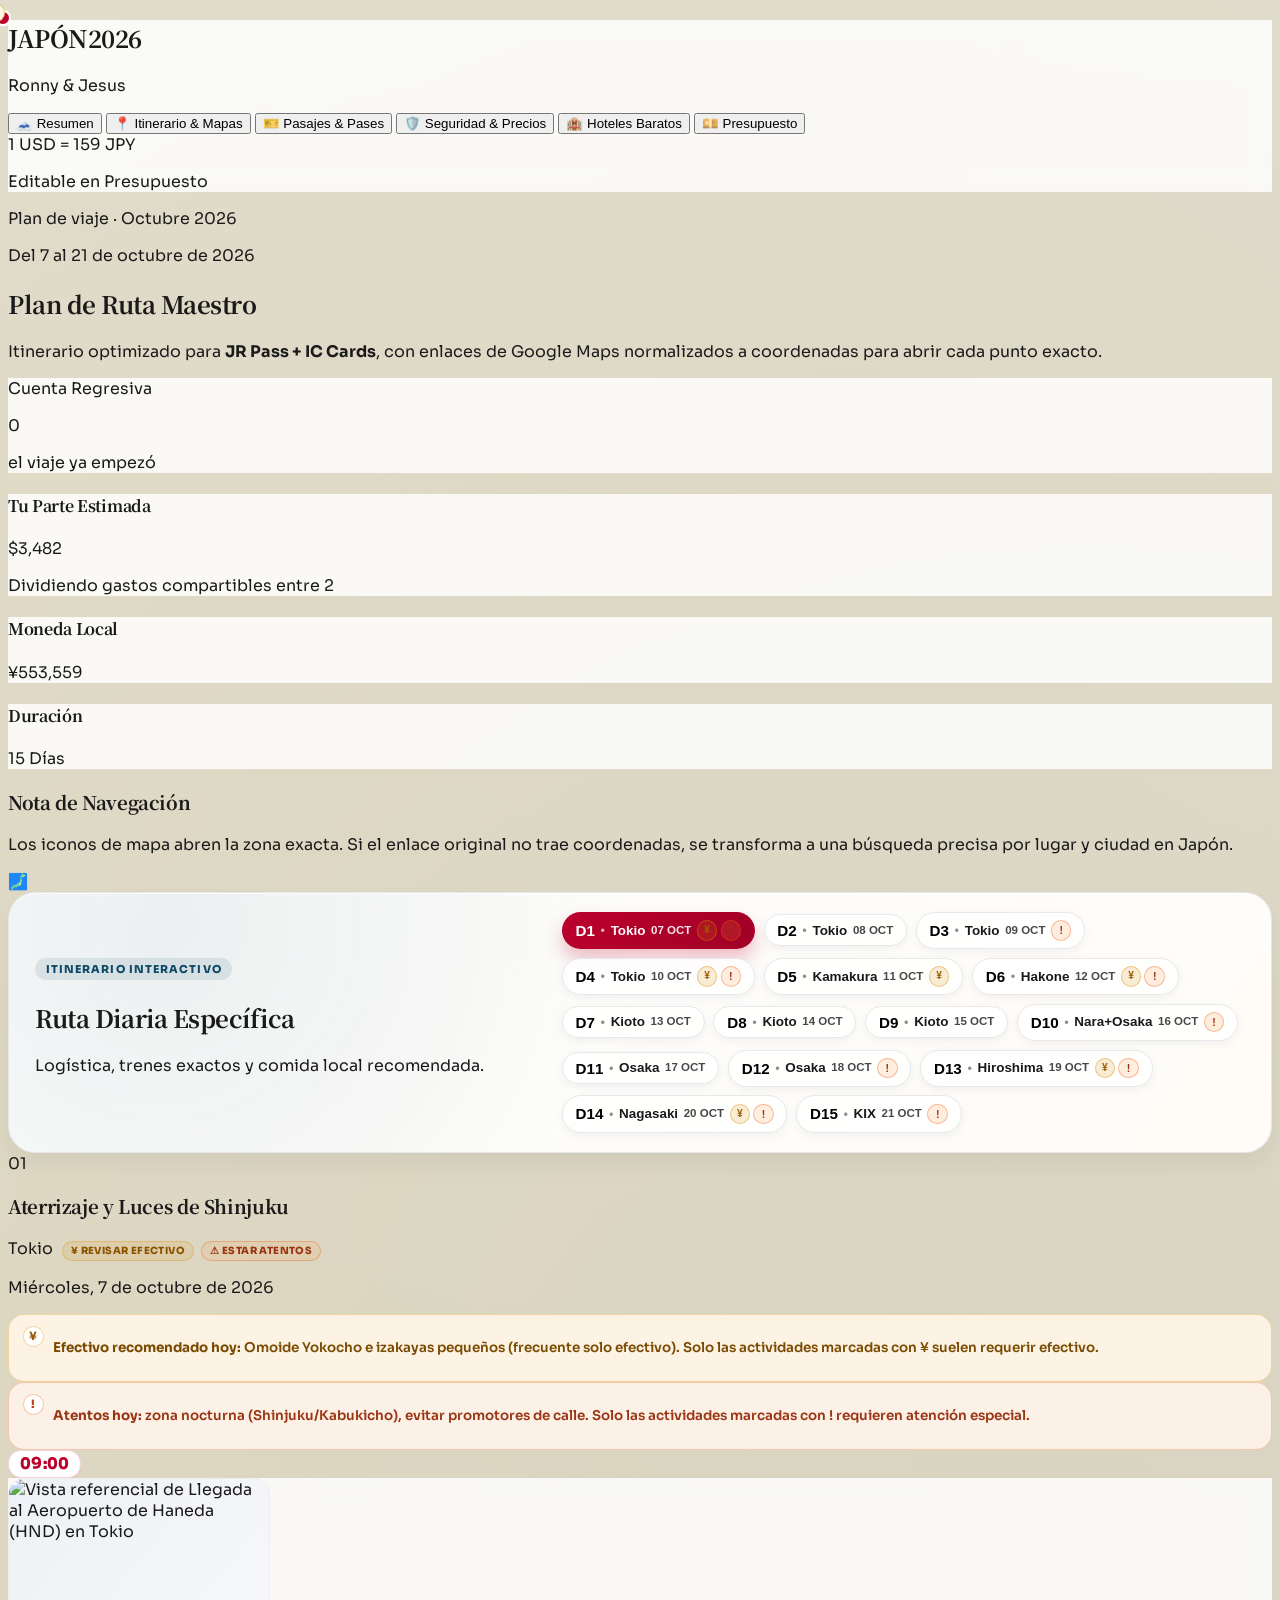
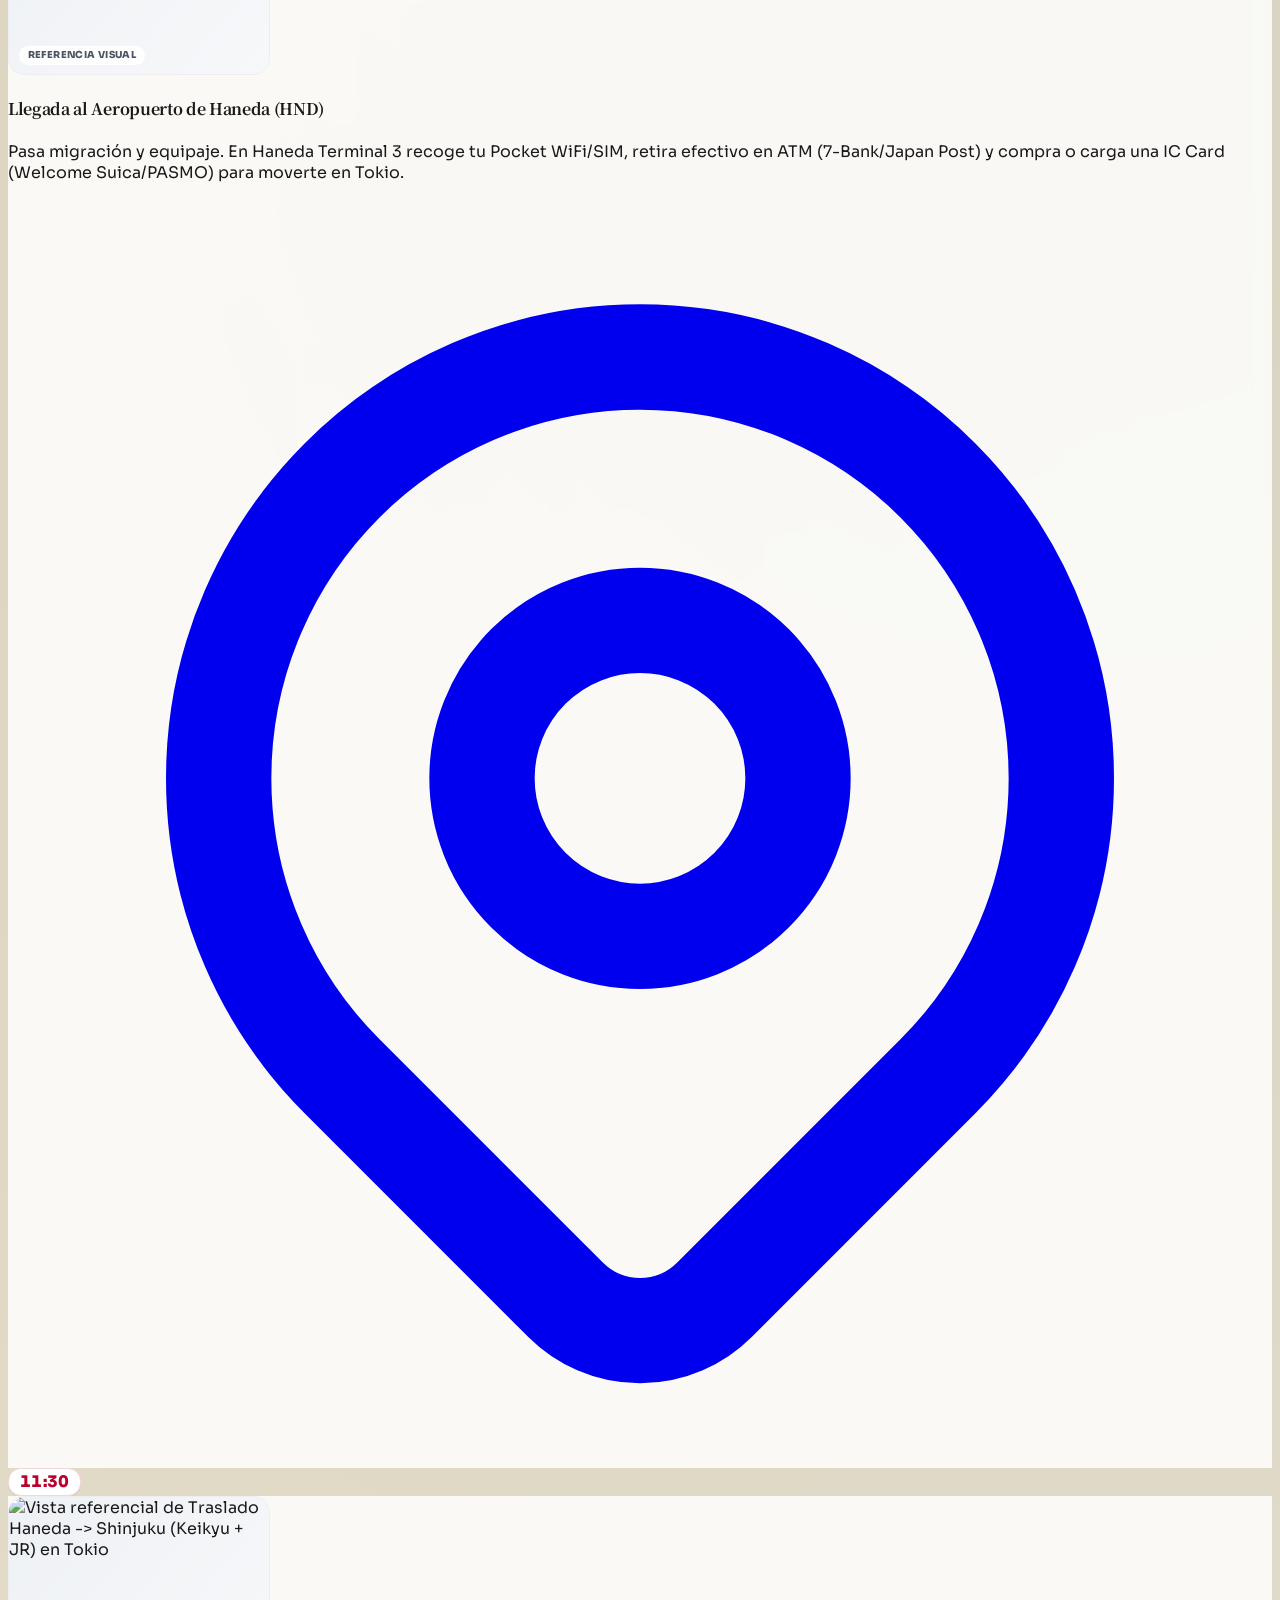
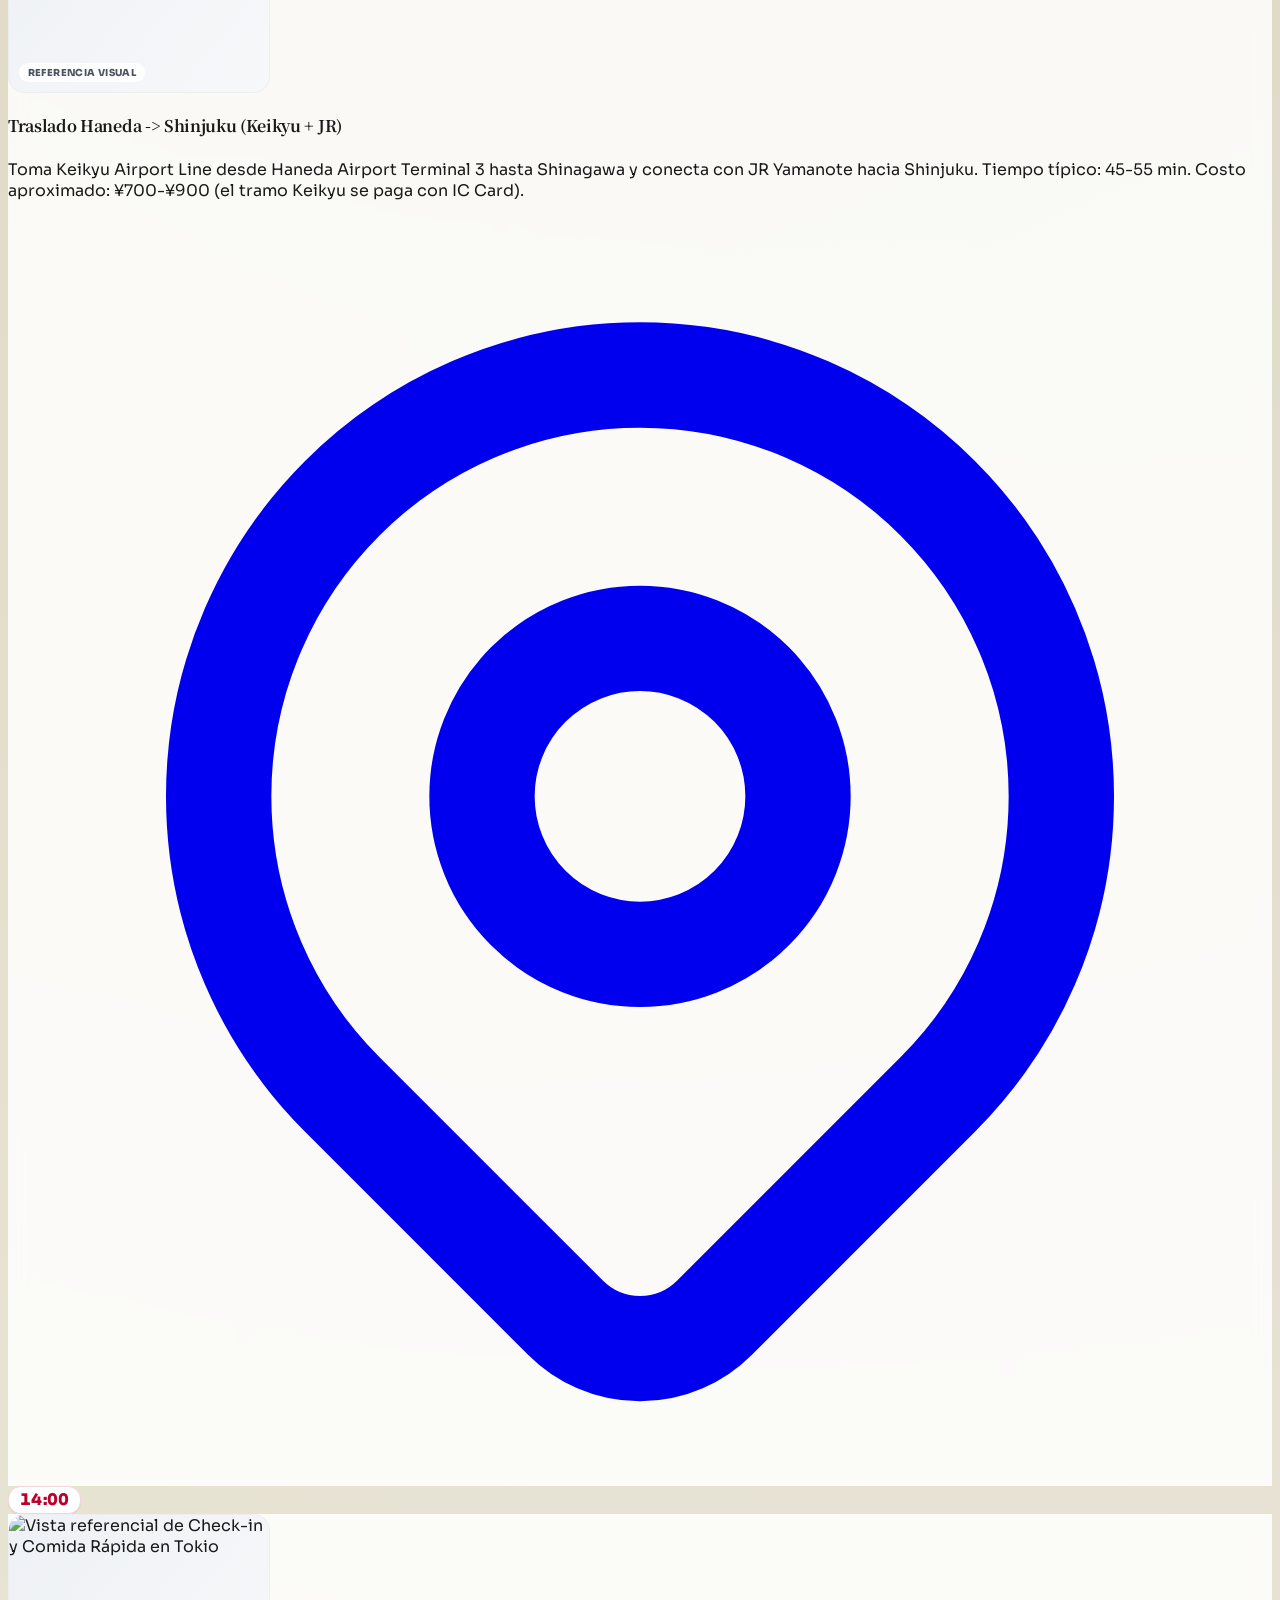
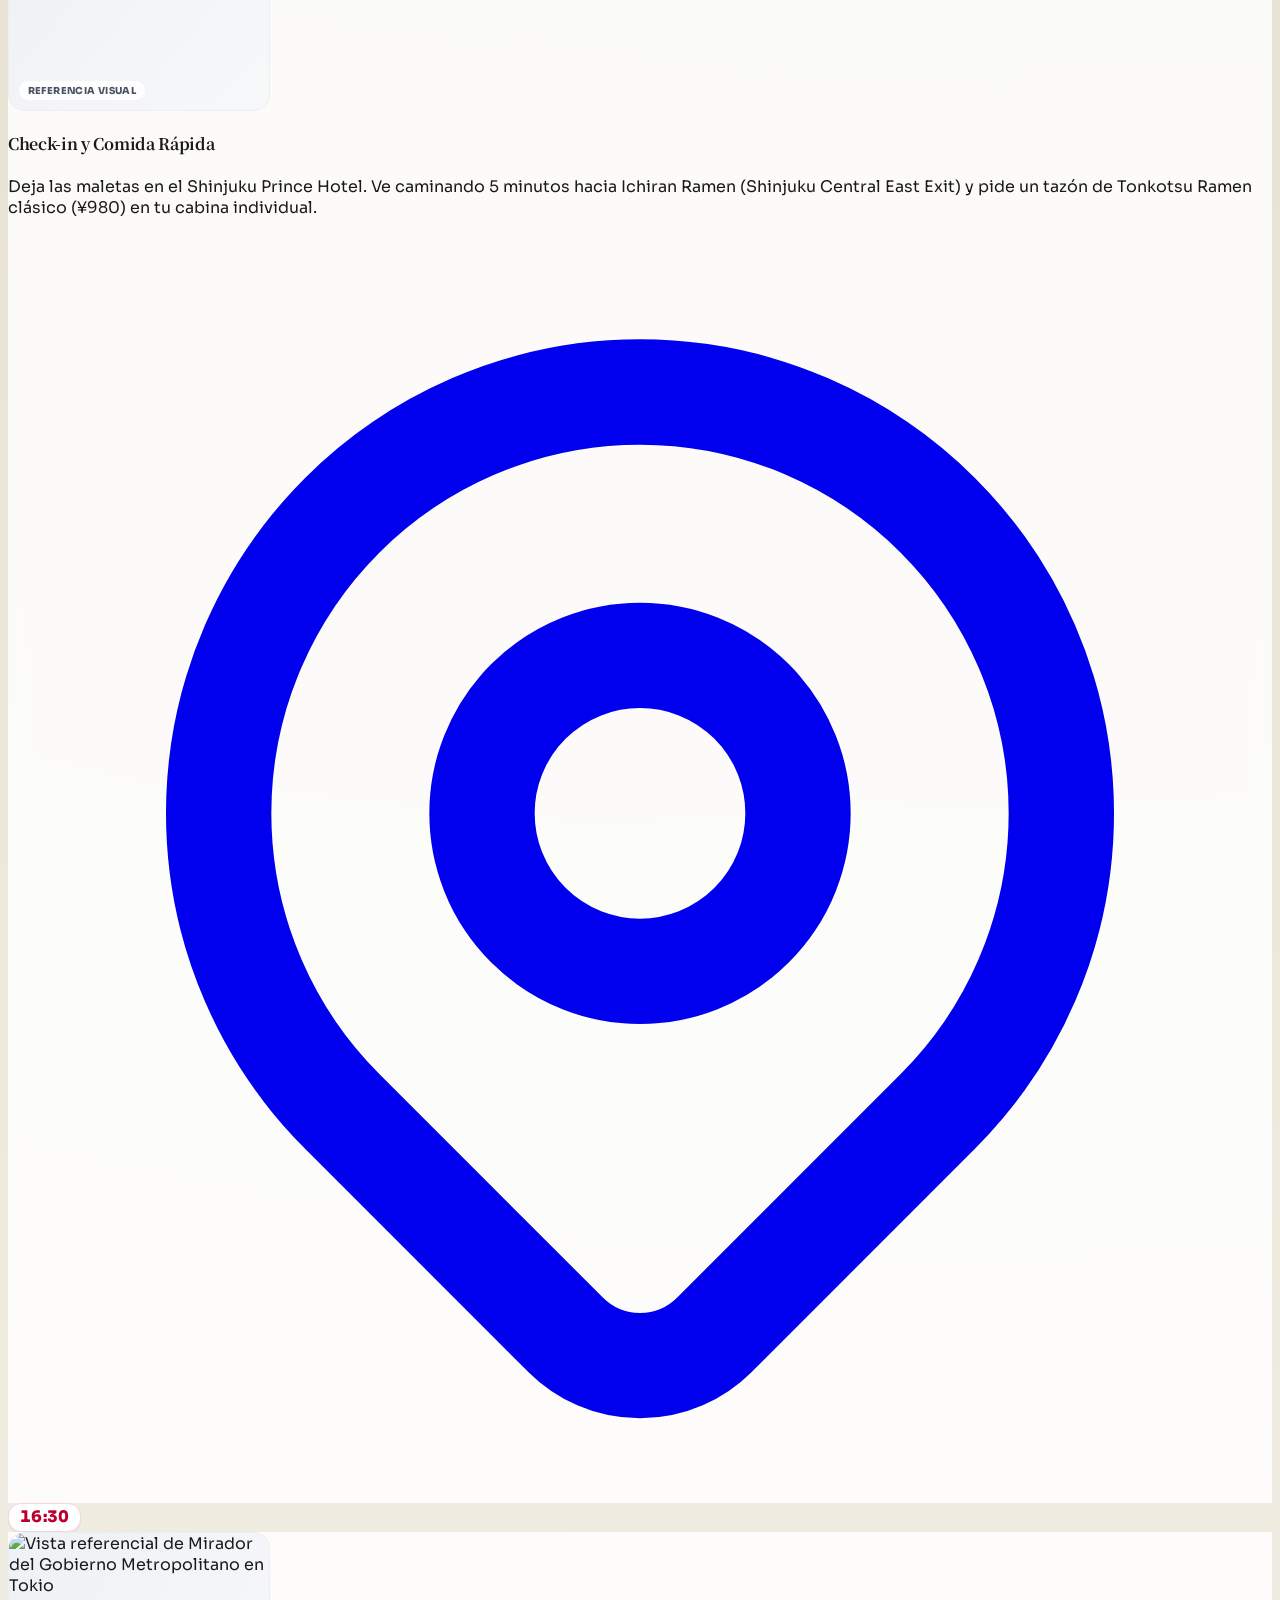
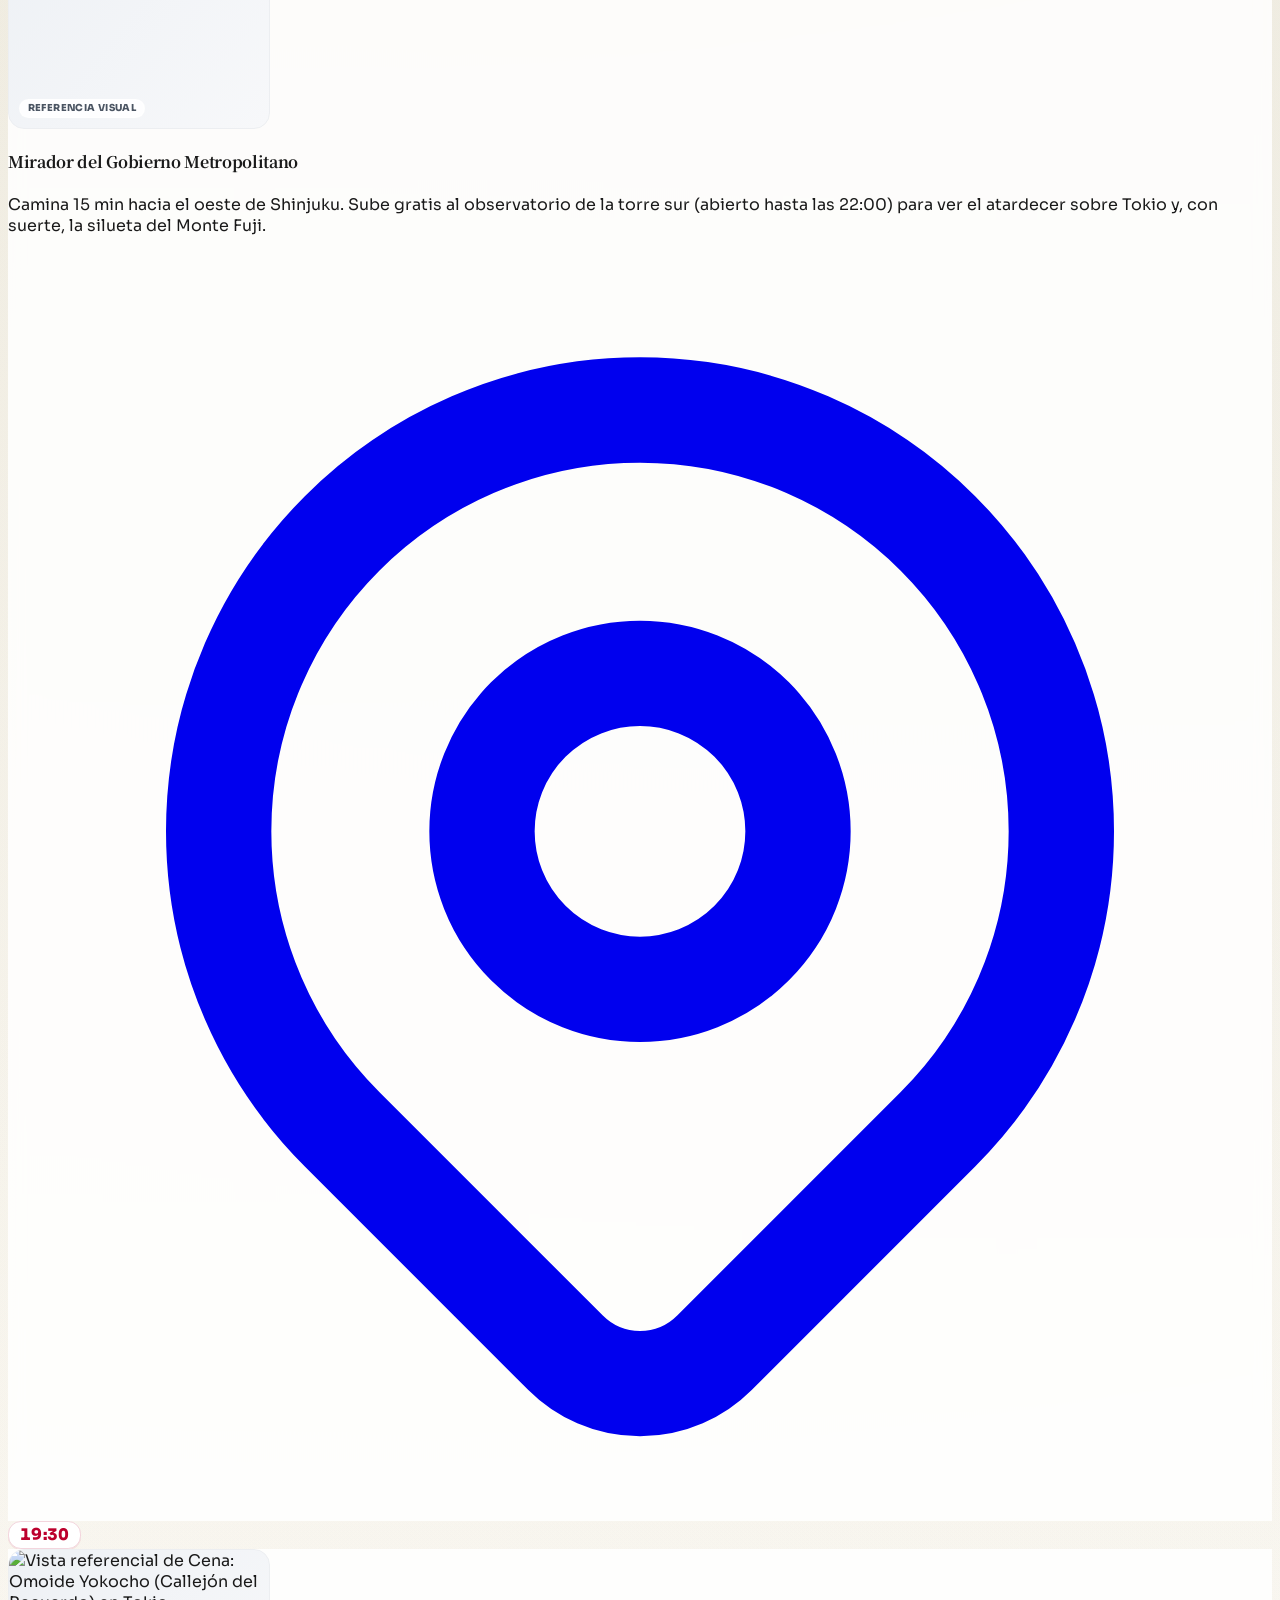
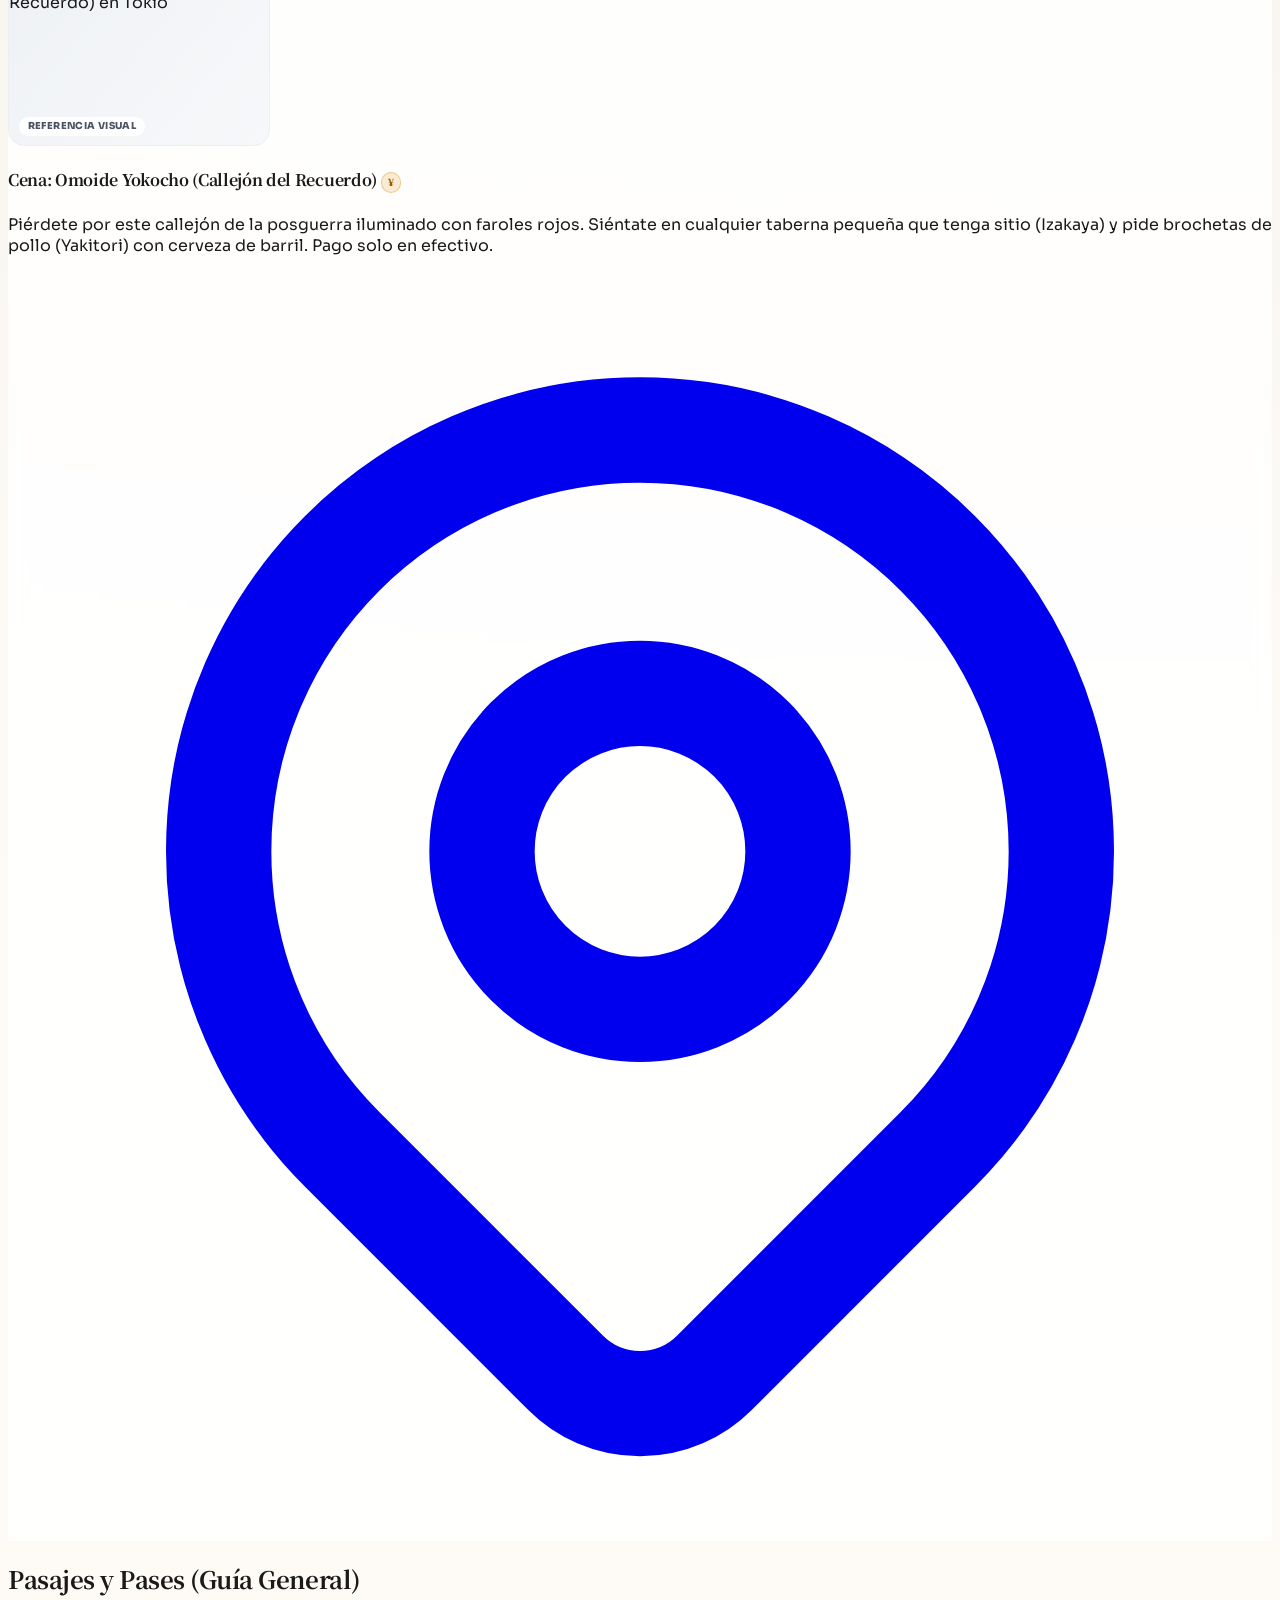
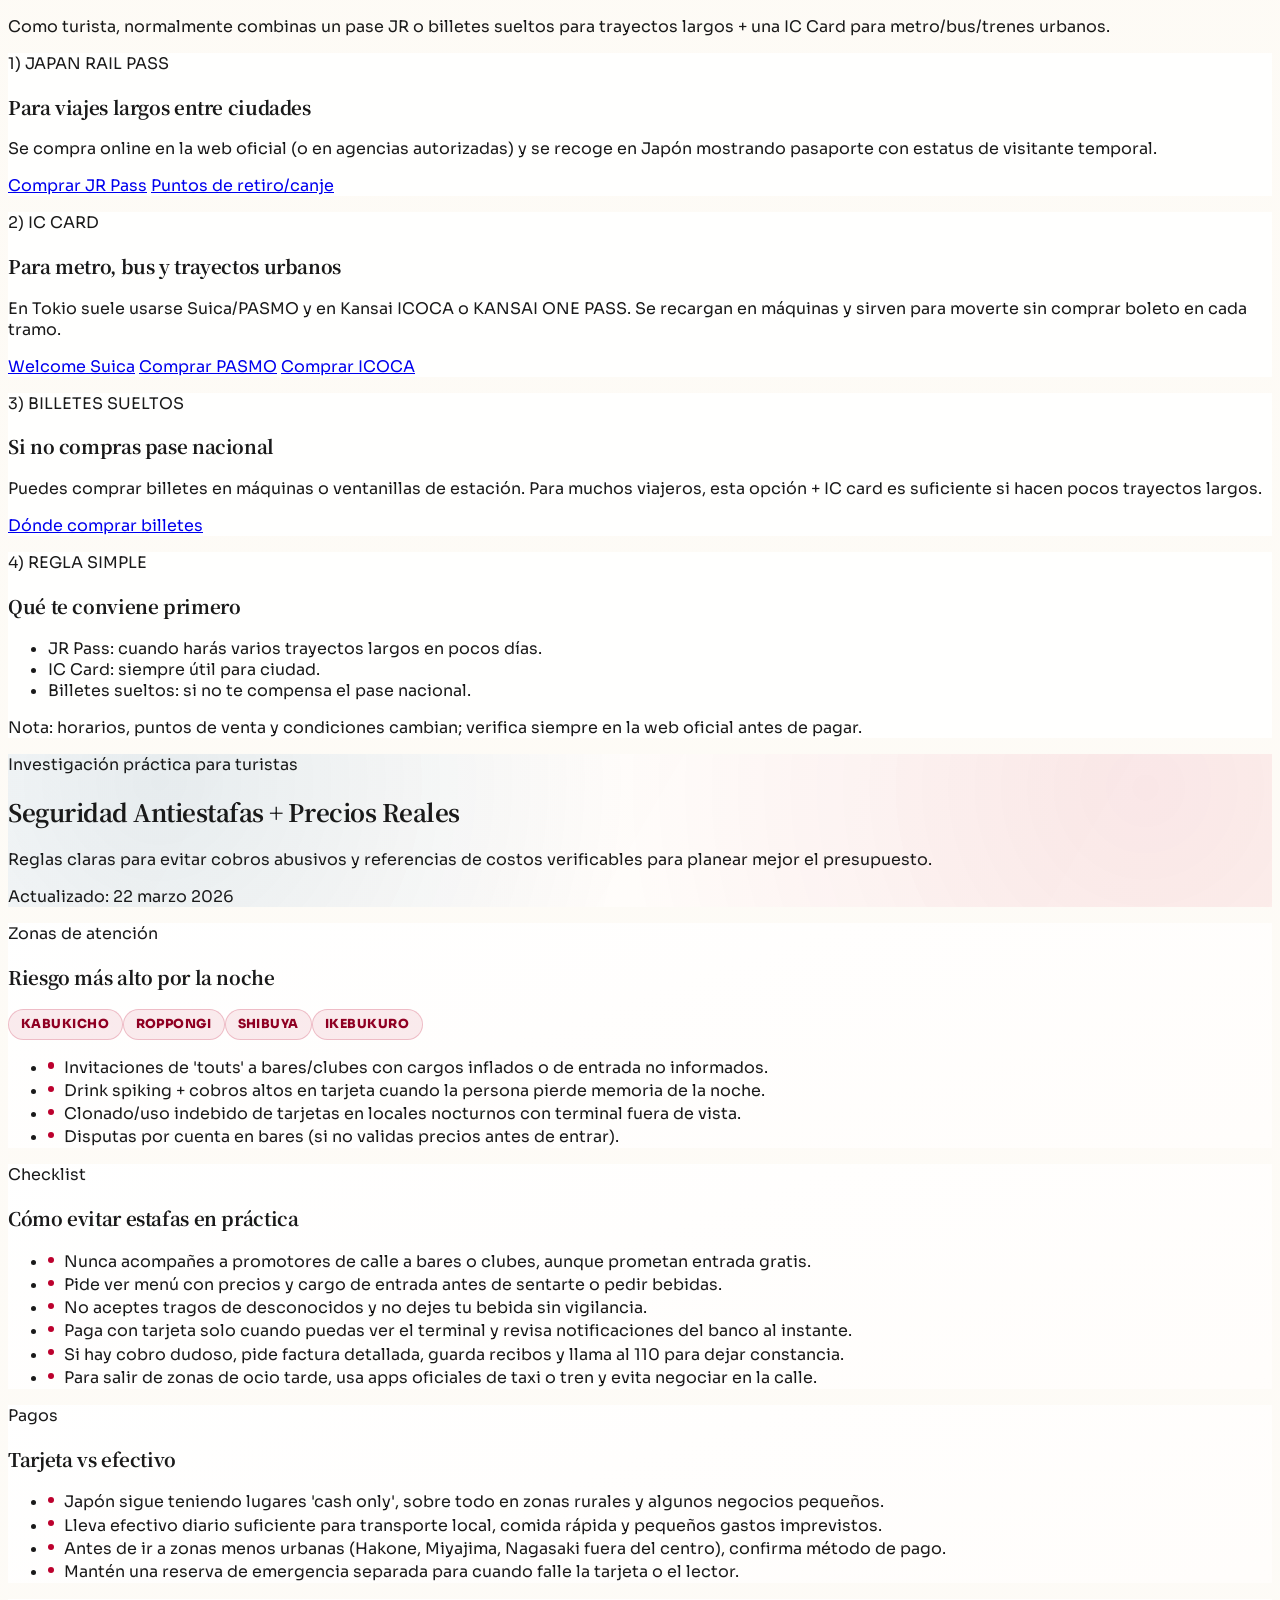
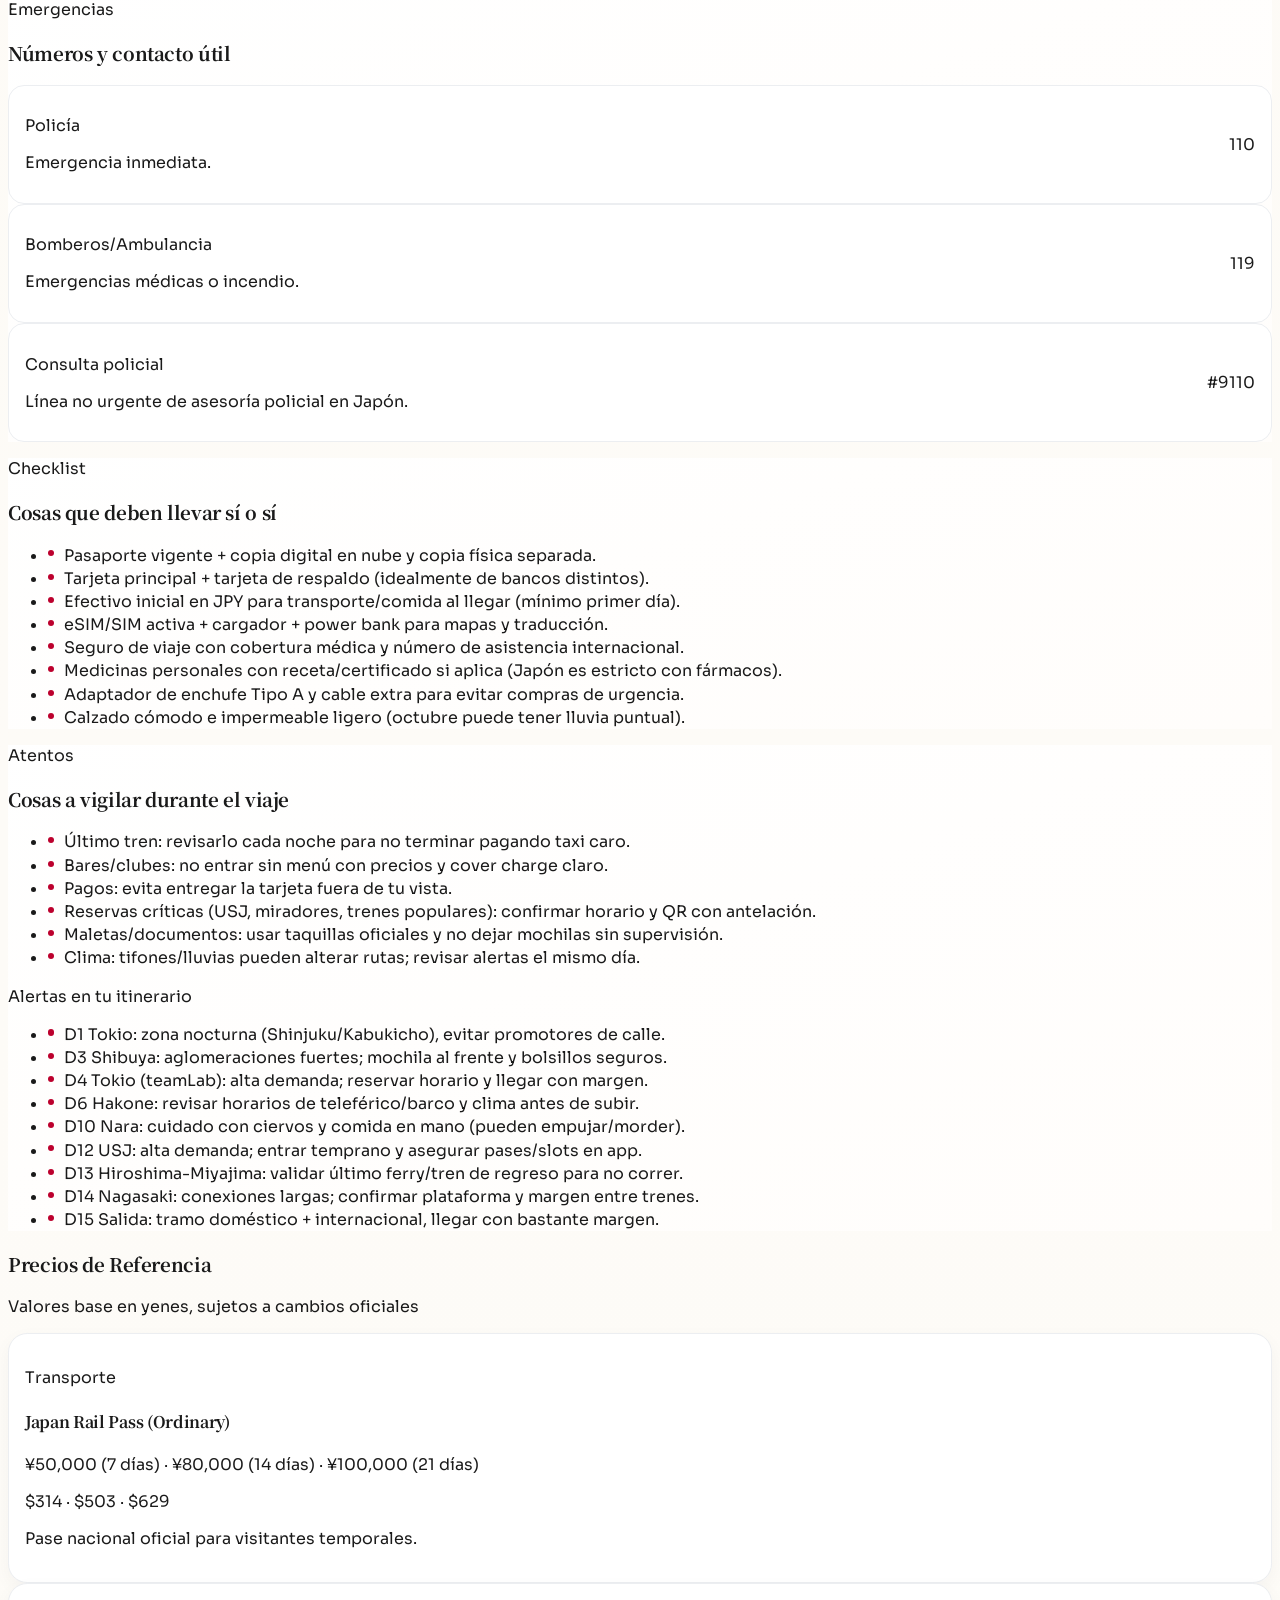
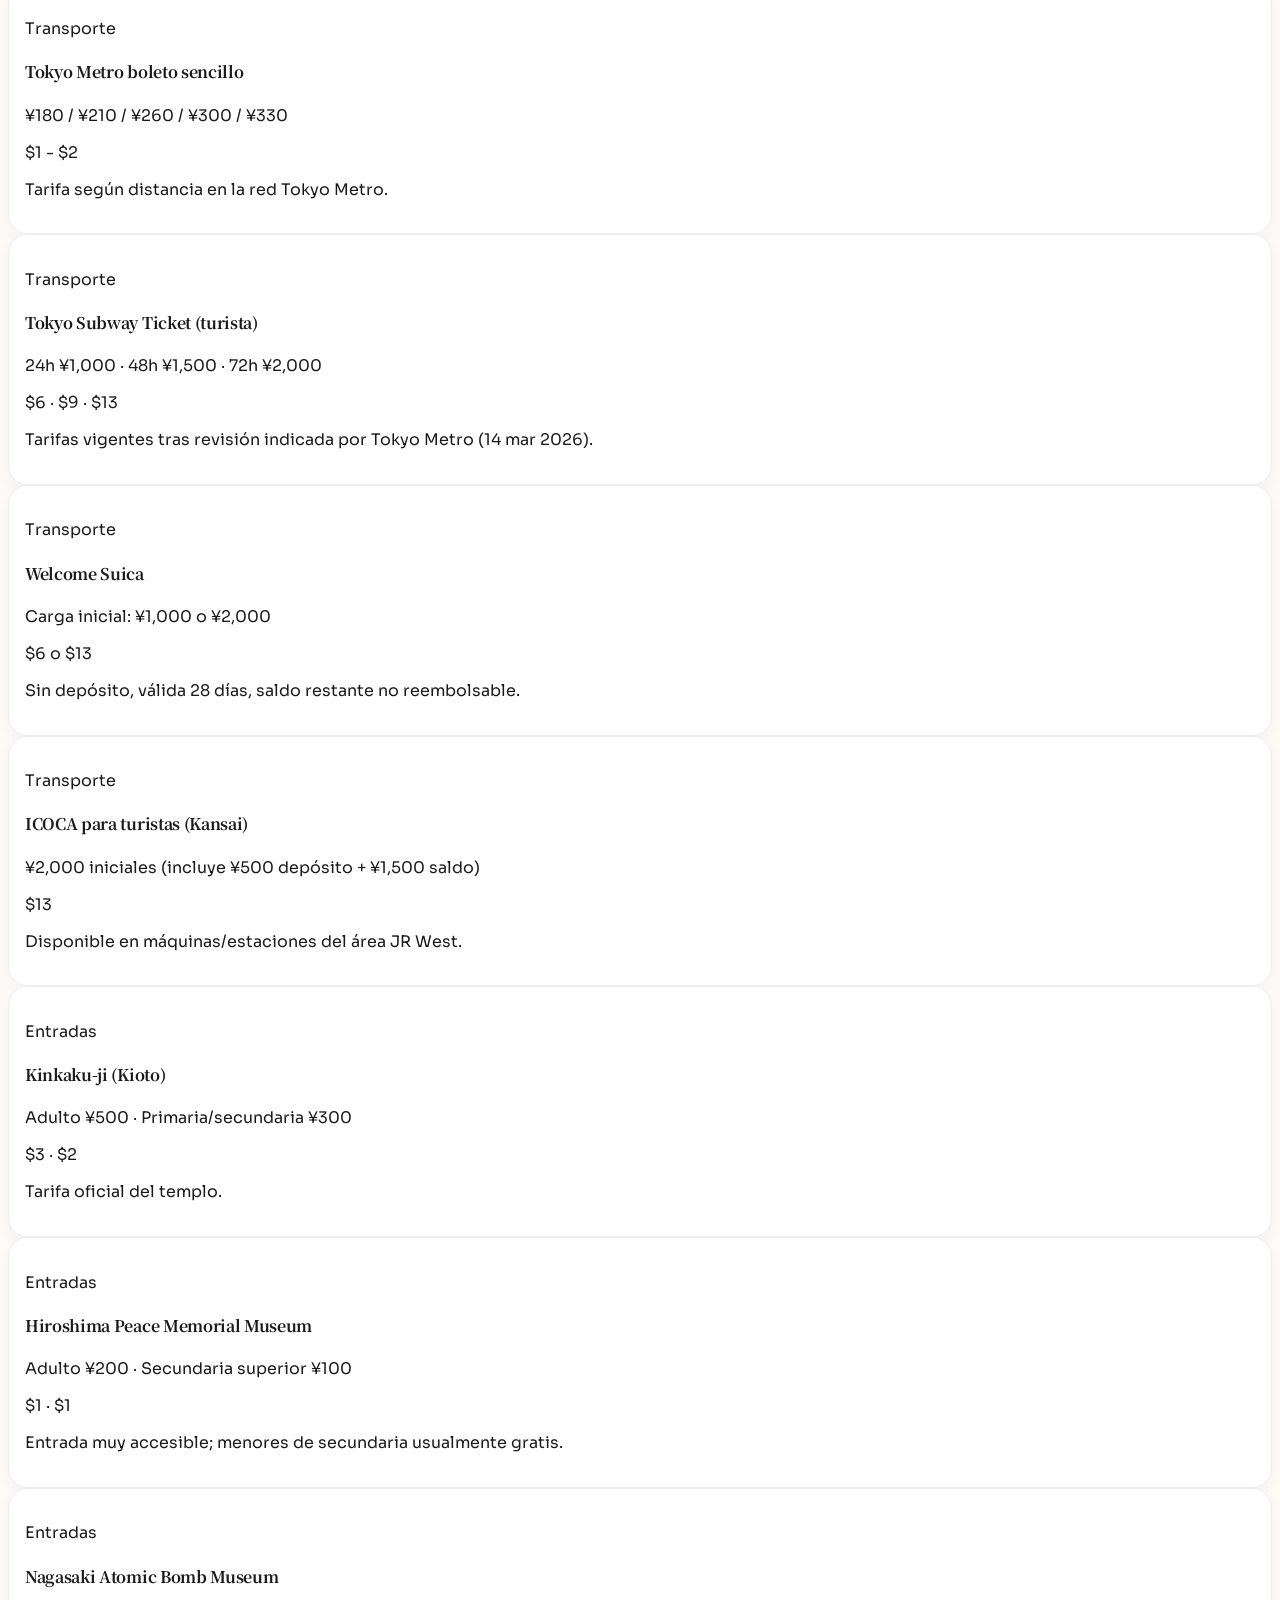
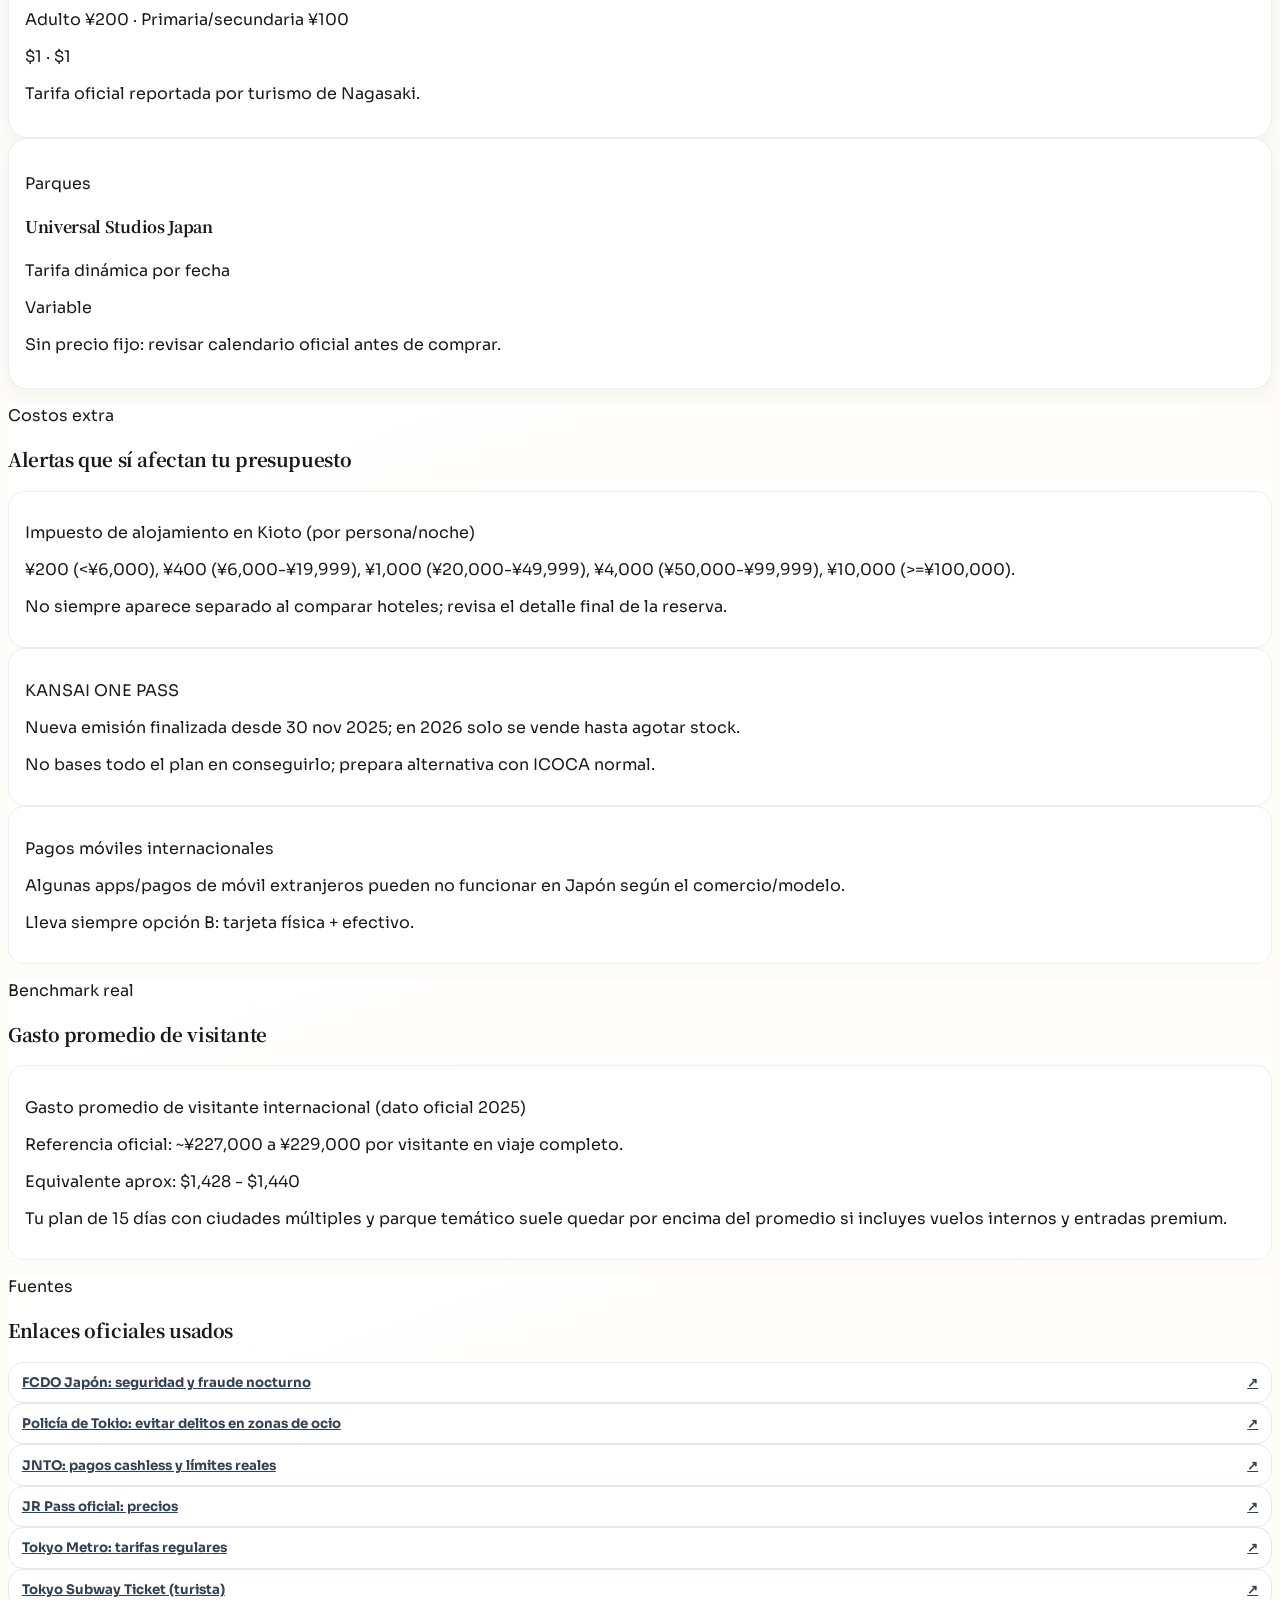
==== commit 64182cf8: "oijrogijerg" ====
--- a/index.html
+++ b/index.html
@@ -103,6 +103,9 @@
             <p class="text-xs font-black tracking-[0.24em] text-japan-wave uppercase mb-3">
               Plan de viaje · Octubre 2026
             </p>
+            <p id="trip-date-range" class="text-xs font-bold tracking-[0.16em] text-gray-500 uppercase mb-3">
+              Del 7 al 21 de octubre de 2026
+            </p>
             <h2 class="text-5xl font-black text-ink mb-5 tracking-tight">Plan de Ruta Maestro</h2>
             <p class="text-xl text-gray-600 max-w-3xl leading-relaxed">
               Itinerario optimizado para <strong>JR Pass + IC Cards</strong>, con enlaces de Google Maps normalizados a
@@ -128,7 +131,7 @@
           </div>
           <div class="panel-glass p-8 rounded-3xl shadow-sm border border-white/80">
             <h4 class="text-xs font-bold text-gray-400 uppercase tracking-widest mb-2">Duración</h4>
-            <p class="text-3xl font-black text-ink">14 Días</p>
+            <p id="summary-duration-days" class="text-3xl font-black text-ink">15 Días</p>
           </div>
         </div>
 
@@ -173,6 +176,7 @@
             <div>
               <h3 id="daily-title" class="text-2xl md:text-3xl font-black text-ink leading-tight">Carga Inicial...</h3>
               <p id="daily-city" class="text-gray-400 font-bold mt-1 uppercase tracking-widest text-xs">Tokio</p>
+              <p id="daily-date" class="text-xs text-gray-400 font-bold mt-2">Miércoles, 7 de octubre de 2026</p>
             </div>
           </div>
 
@@ -417,6 +421,9 @@
       <section id="sec-presupuesto" class="max-w-5xl mx-auto hidden">
         <h2 class="text-4xl font-black text-ink mb-4">Finanzas del Viaje</h2>
         <p class="text-gray-500 mb-8">Modo 2 viajeros: aquí ves total del viaje y tu parte por persona.</p>
+        <p id="budget-days-note" class="text-xs font-bold uppercase tracking-[0.14em] text-gray-400 mb-8">
+          Presupuesto base: 14 días (sin ajuste aplicado)
+        </p>
 
         <div class="panel-glass border border-white/80 rounded-3xl p-5 md:p-6 mb-8">
           <div class="flex flex-col md:flex-row md:items-end md:justify-between gap-5">
--- a/styles.css
+++ b/styles.css
@@ -396,6 +396,14 @@
   opacity: 0.9;
 }
 
+.day-pill-date {
+  font-size: 0.72rem;
+  line-height: 1;
+  font-weight: 800;
+  opacity: 0.72;
+  text-transform: uppercase;
+}
+
 .day-pill-dot {
   font-size: 0.8rem;
   opacity: 0.45;
@@ -410,6 +418,10 @@
 
 .day-pill.is-active .day-pill-city {
   opacity: 0.98;
+}
+
+.day-pill.is-active .day-pill-date {
+  opacity: 0.9;
 }
 
 .day-pill.is-active .day-pill-dot {
@@ -573,4 +585,8 @@
   .day-pill-city {
     font-size: 0.74rem;
   }
-}
+
+  .day-pill-date {
+    font-size: 0.66rem;
+  }
+}
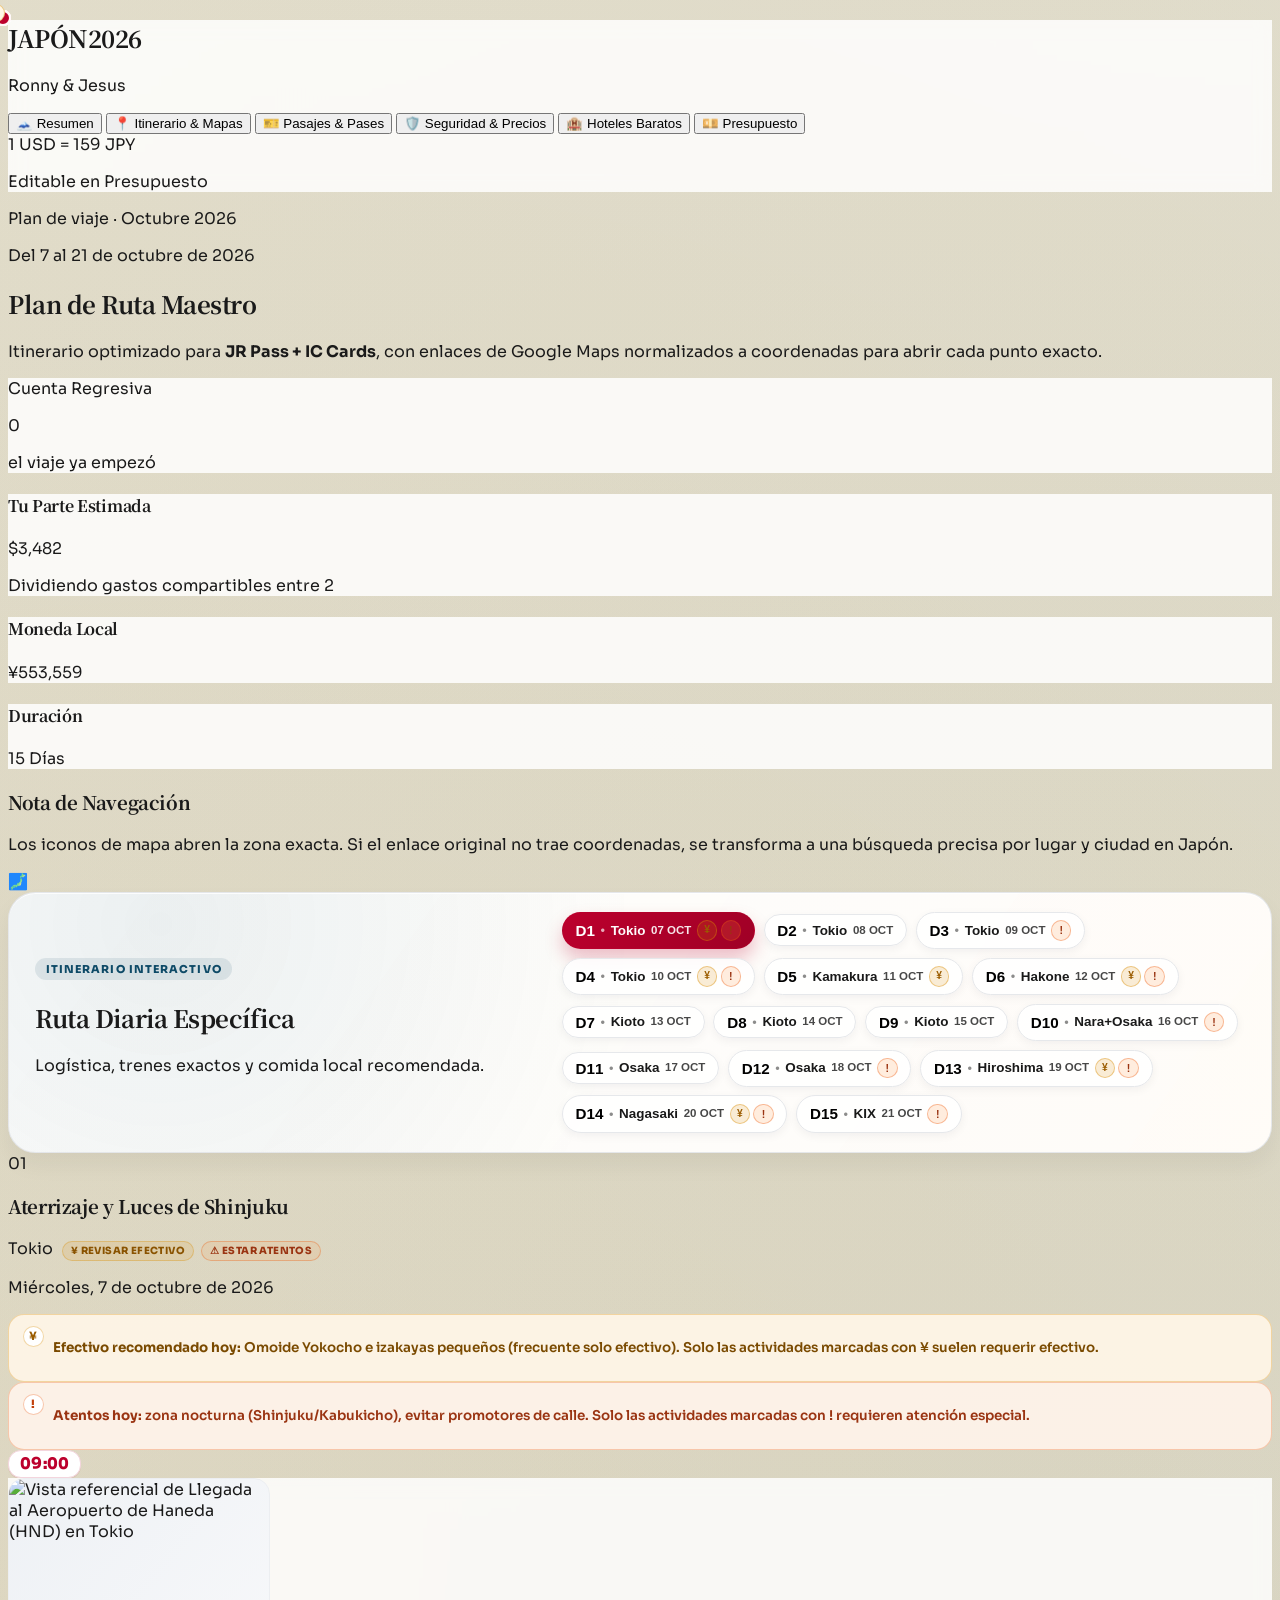
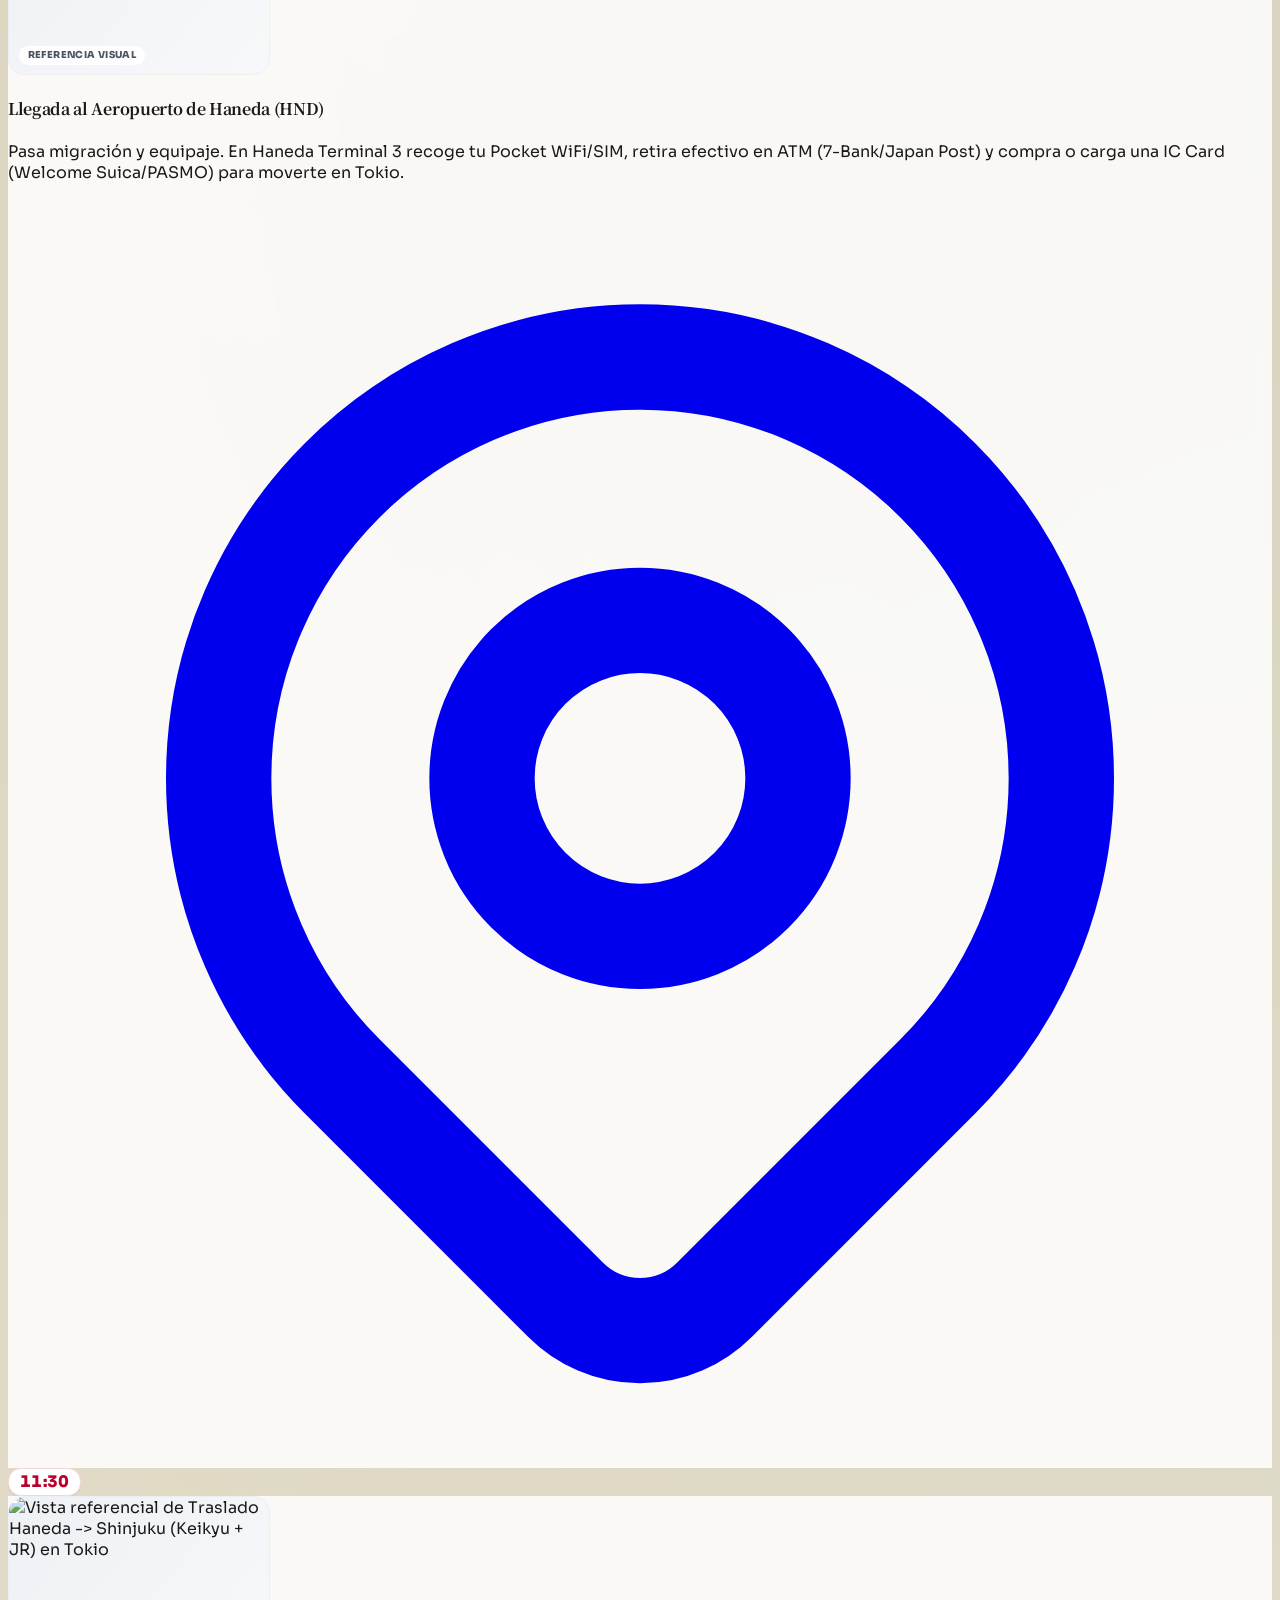
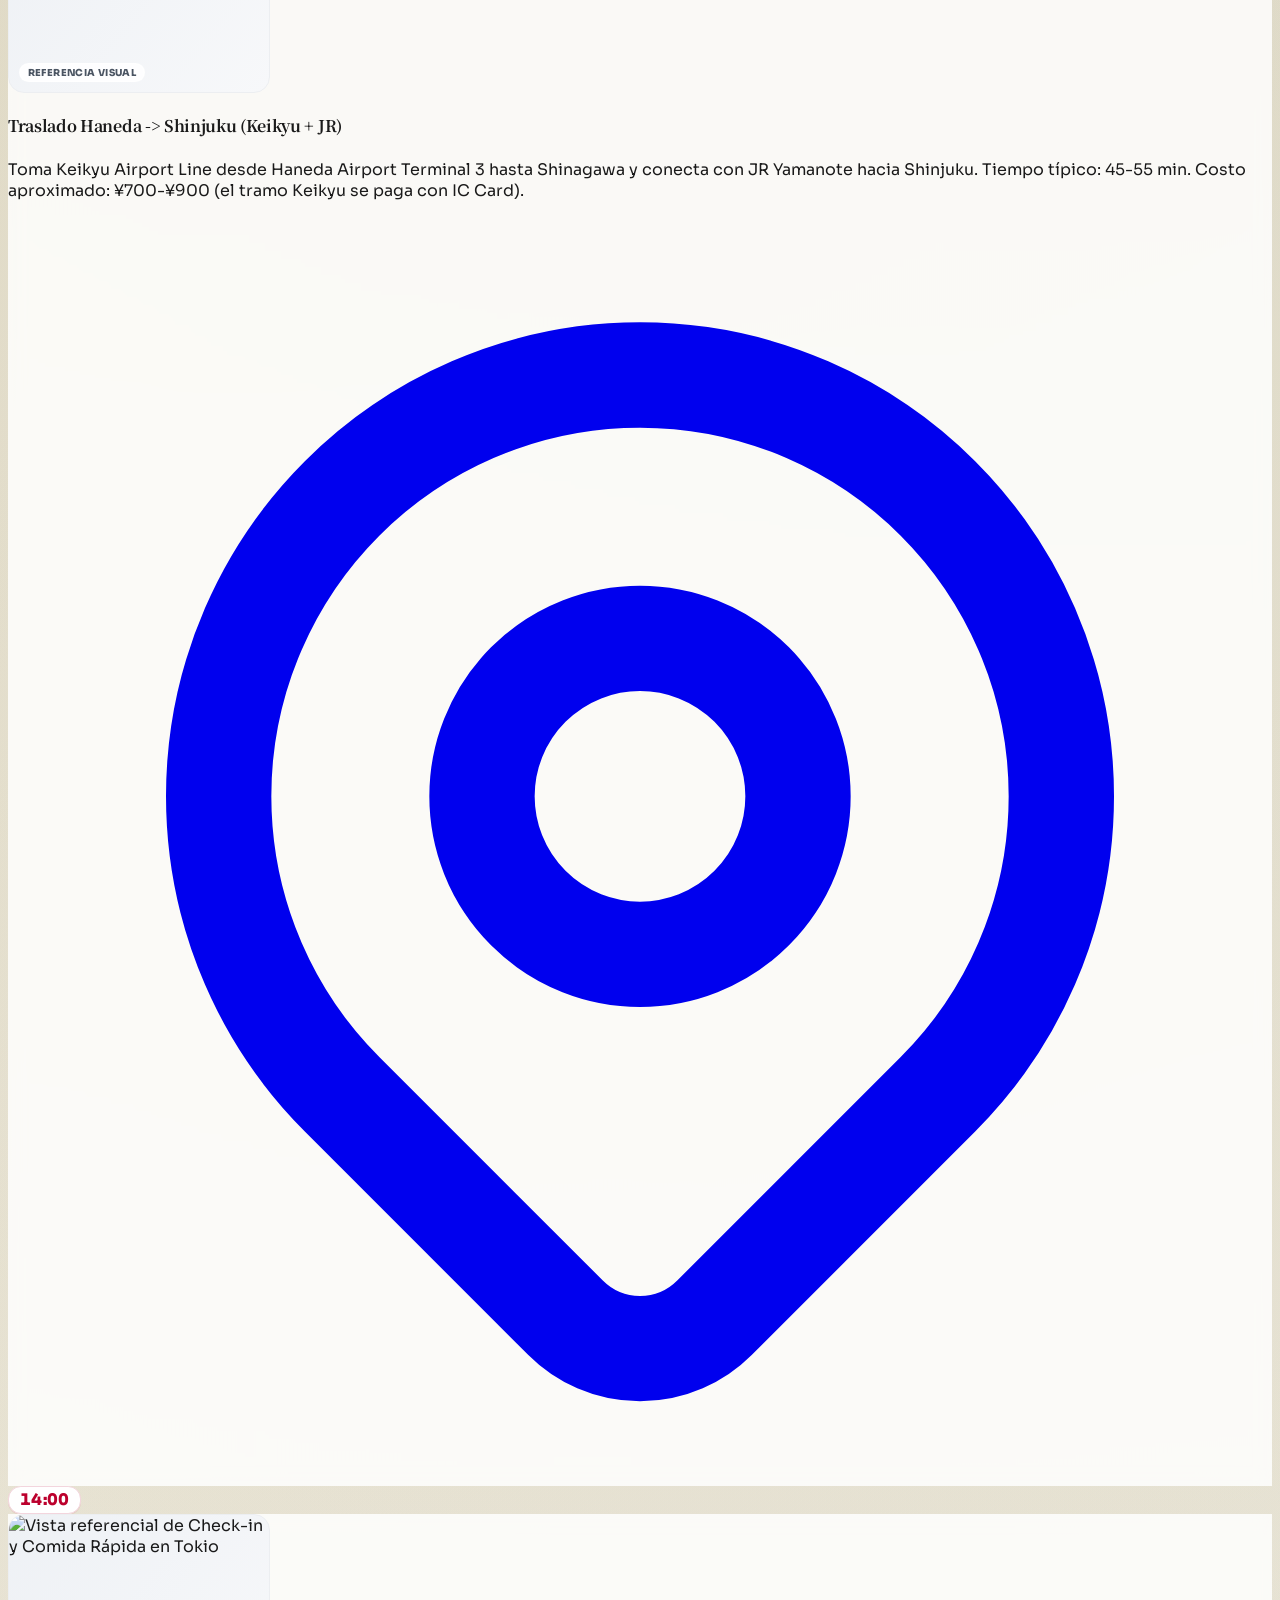
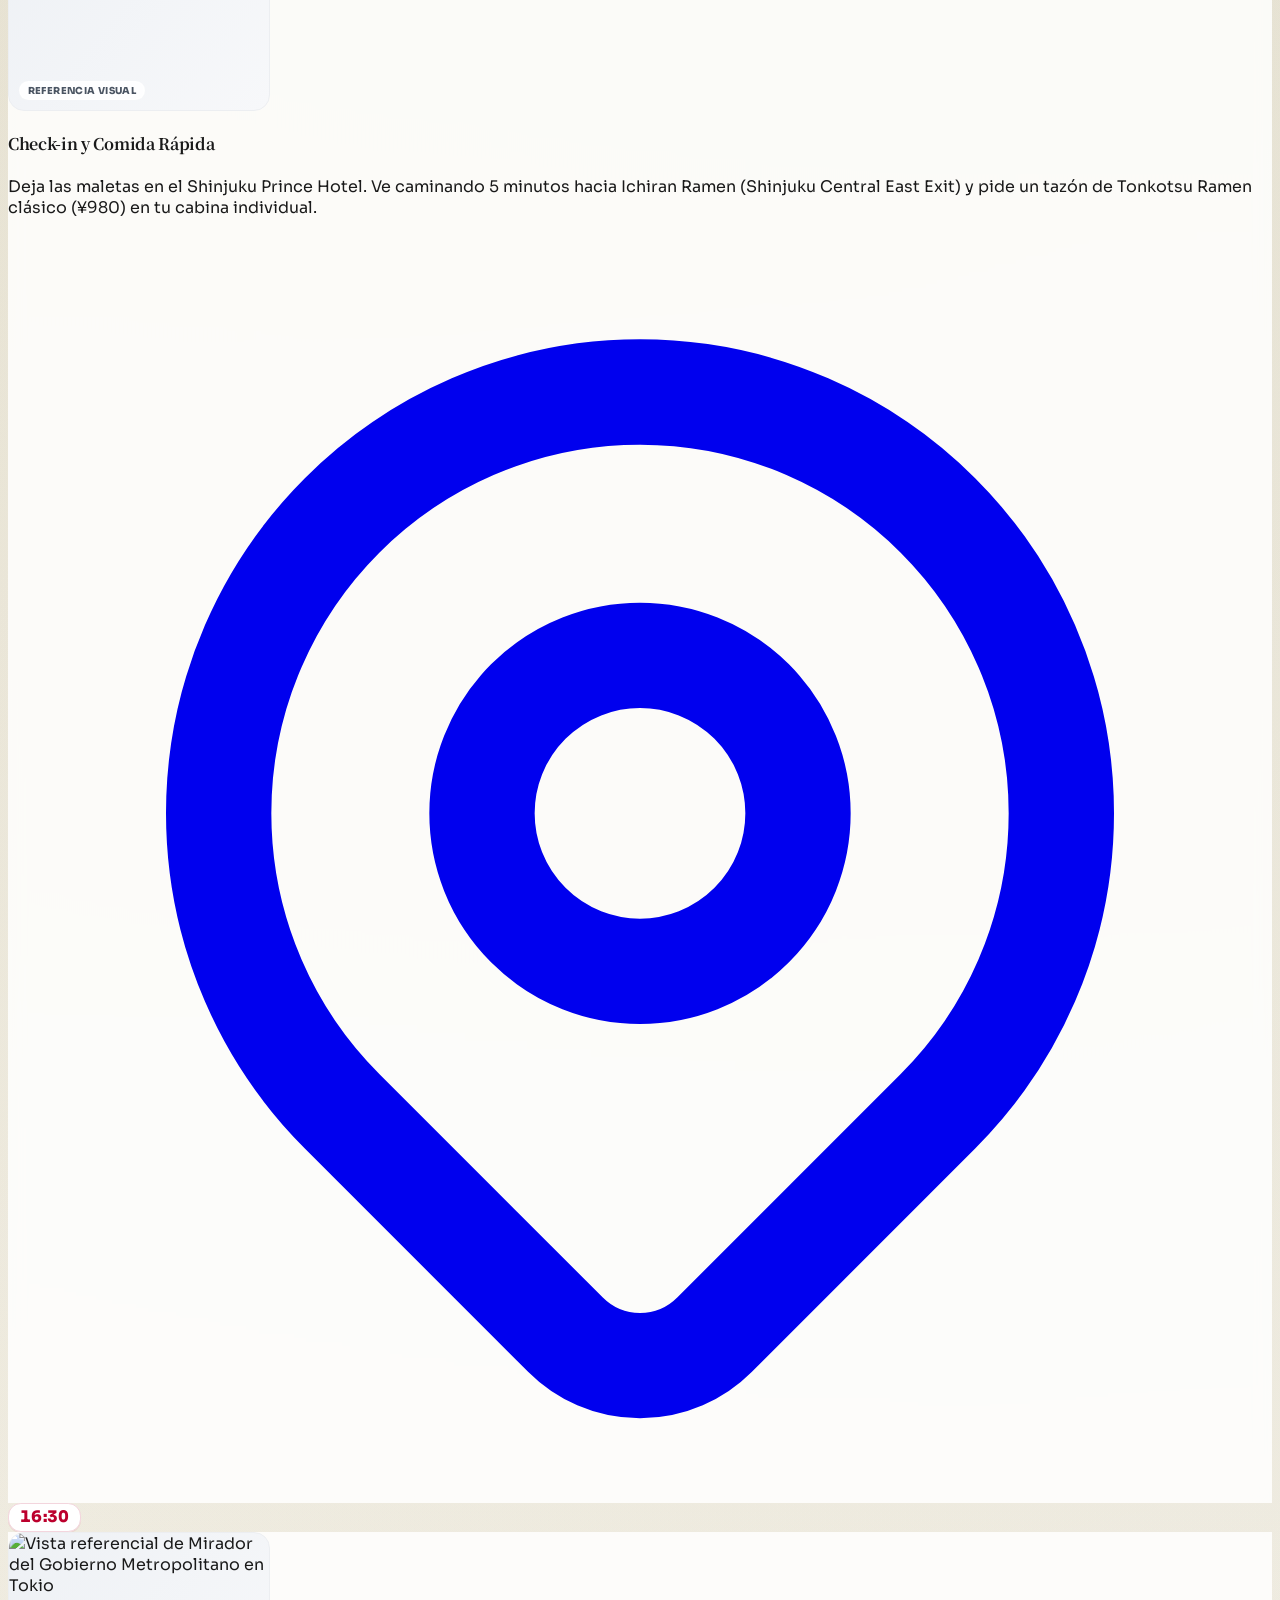
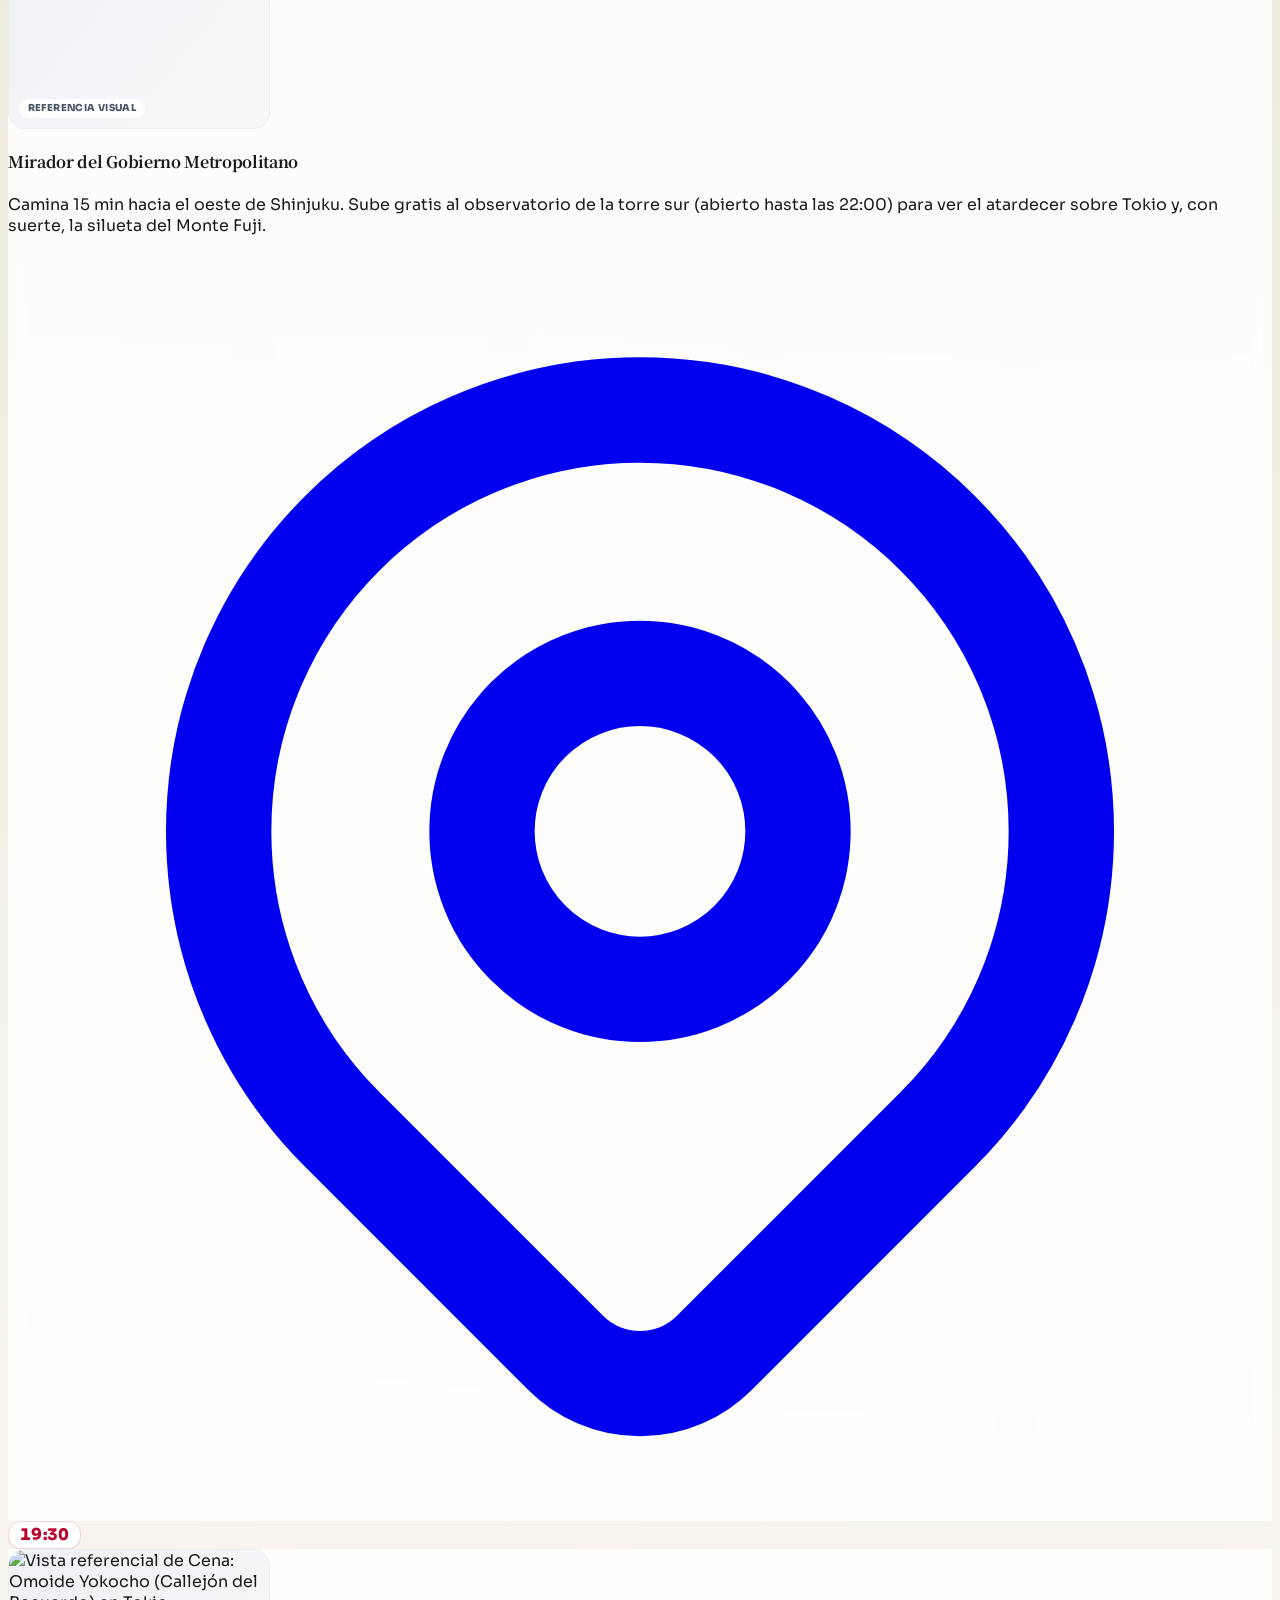
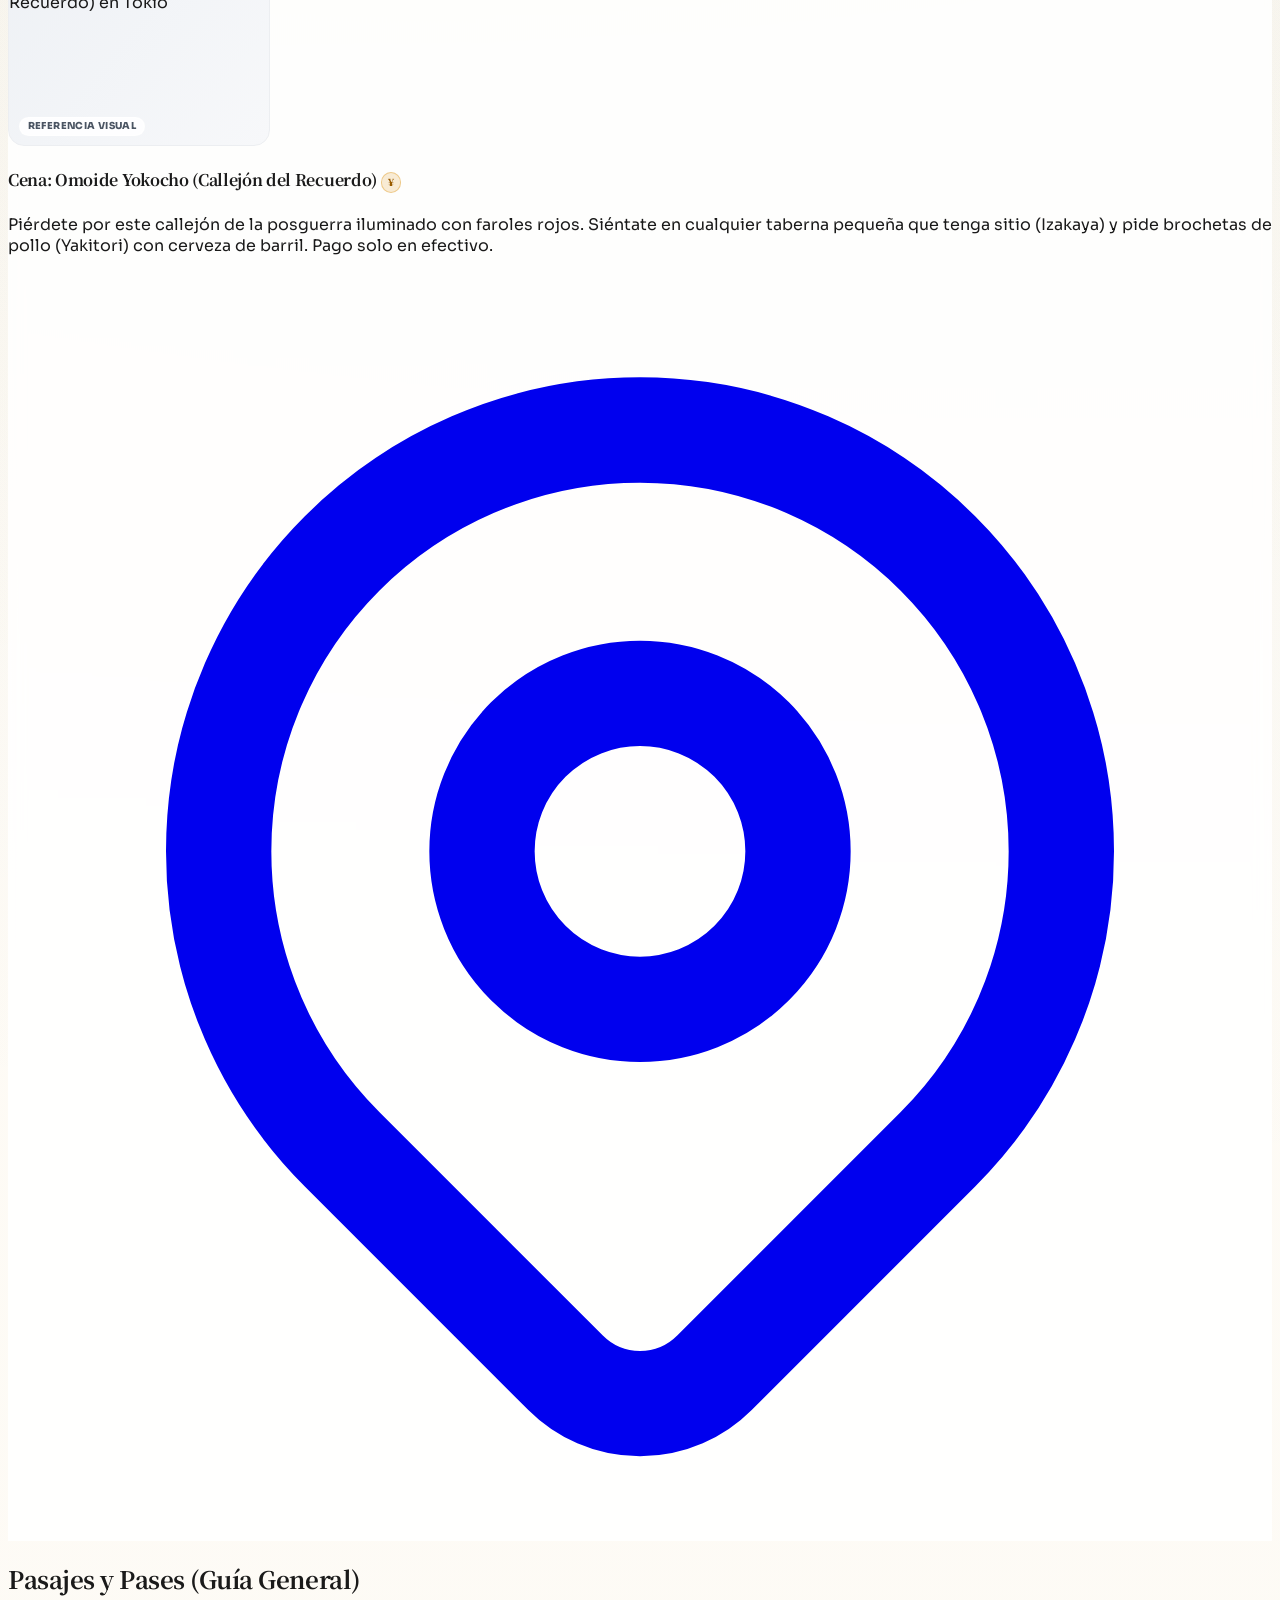
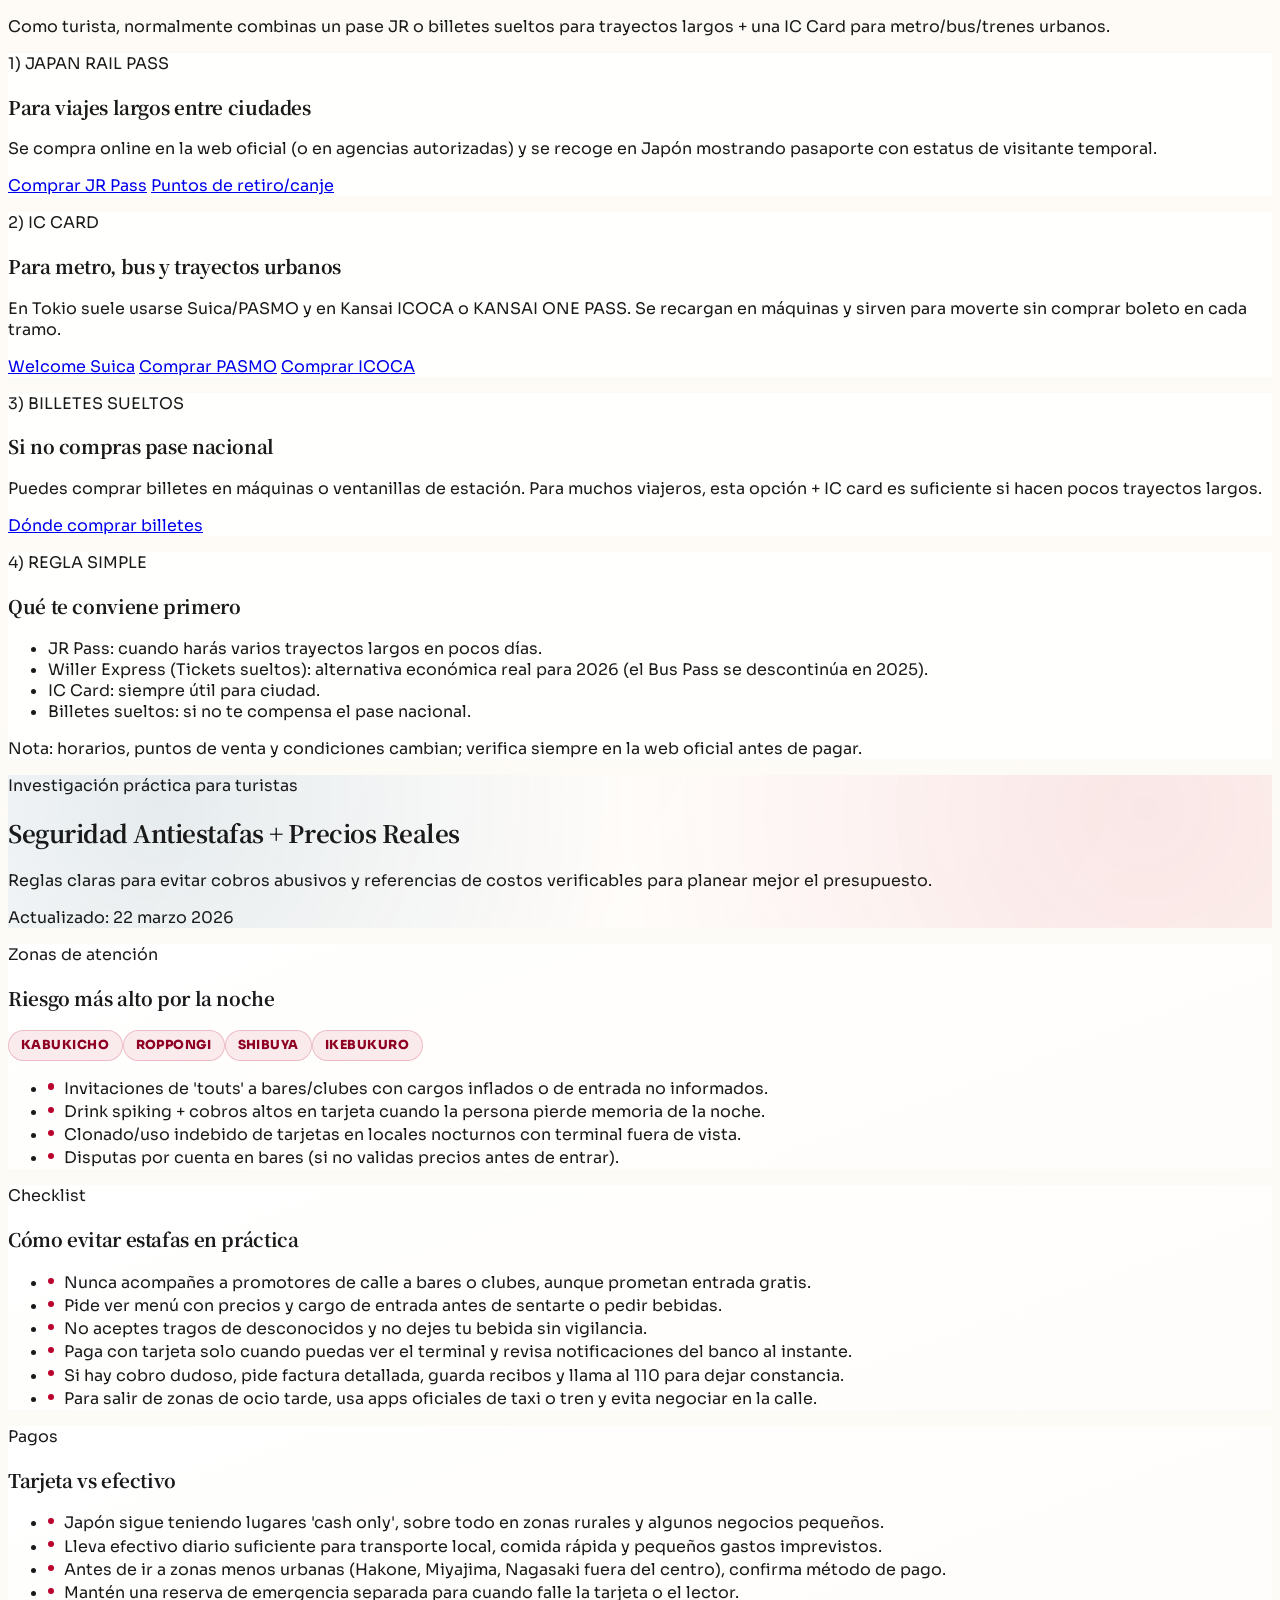
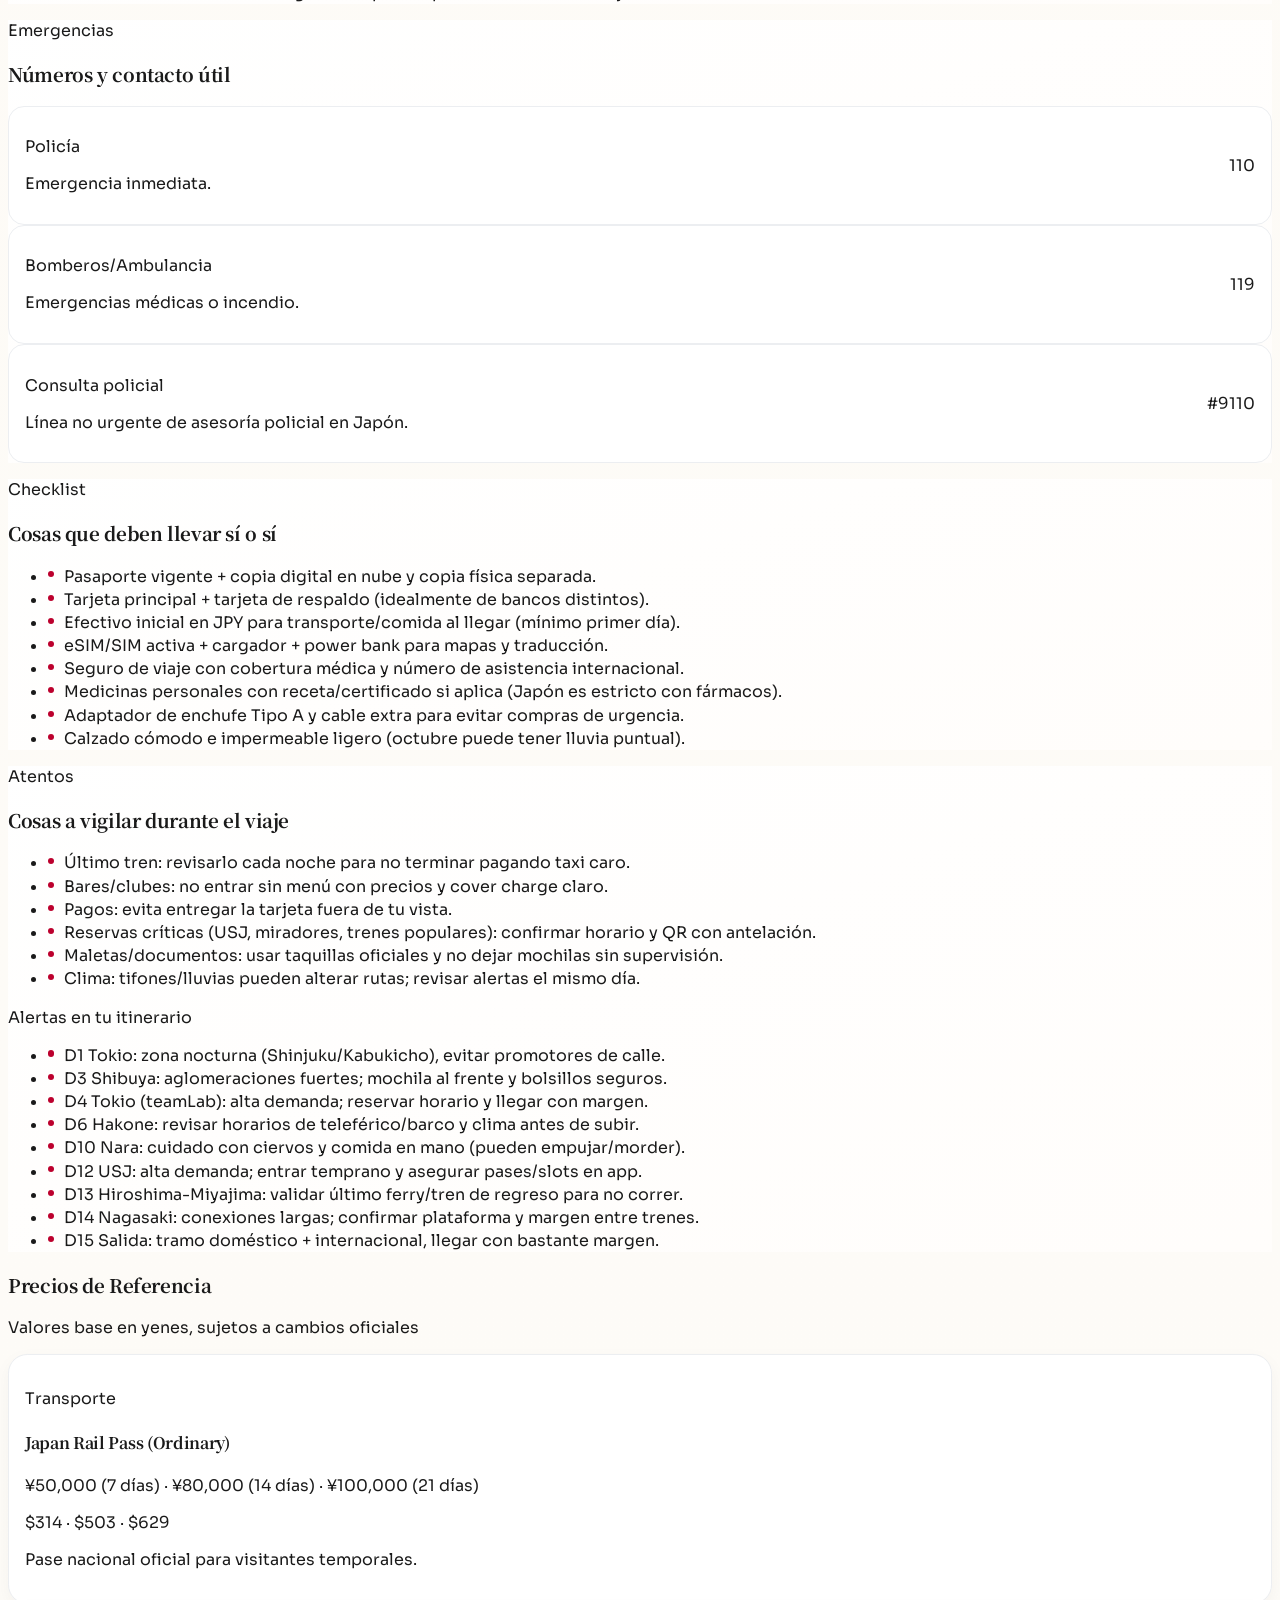
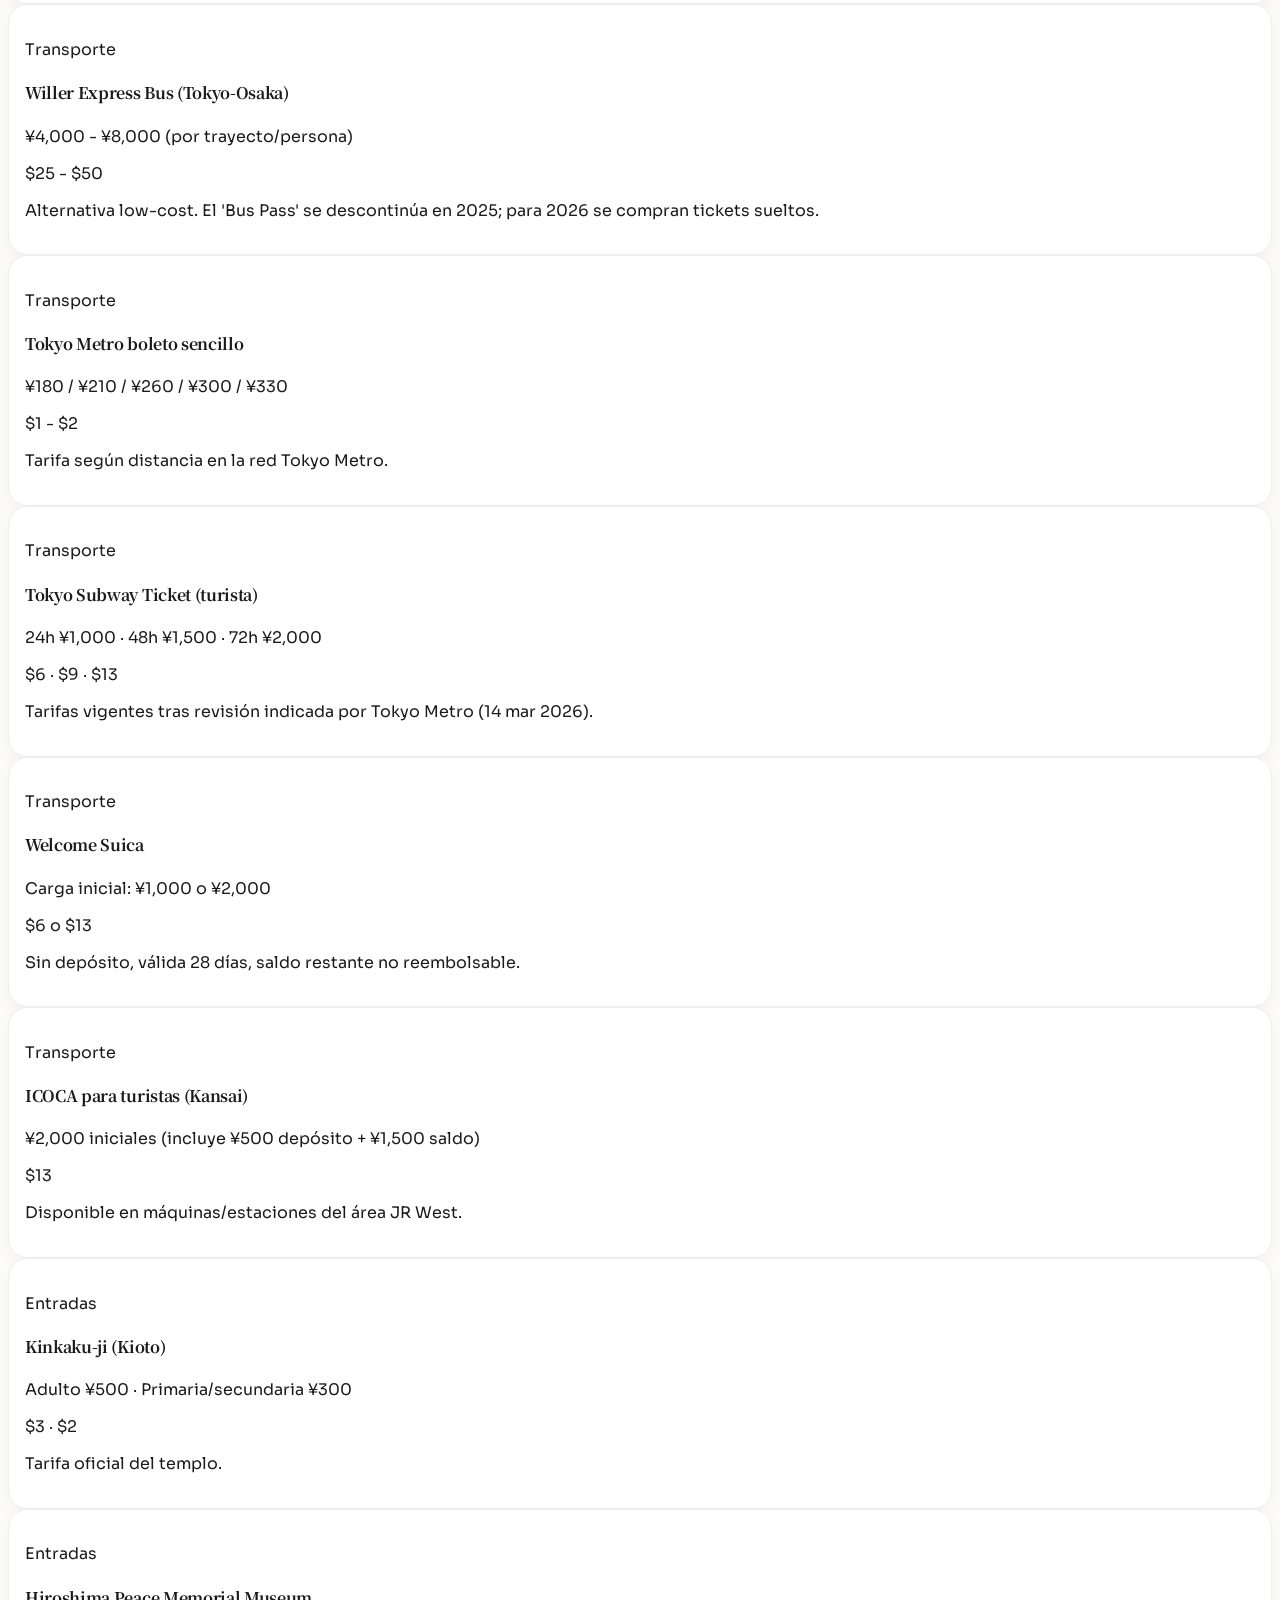
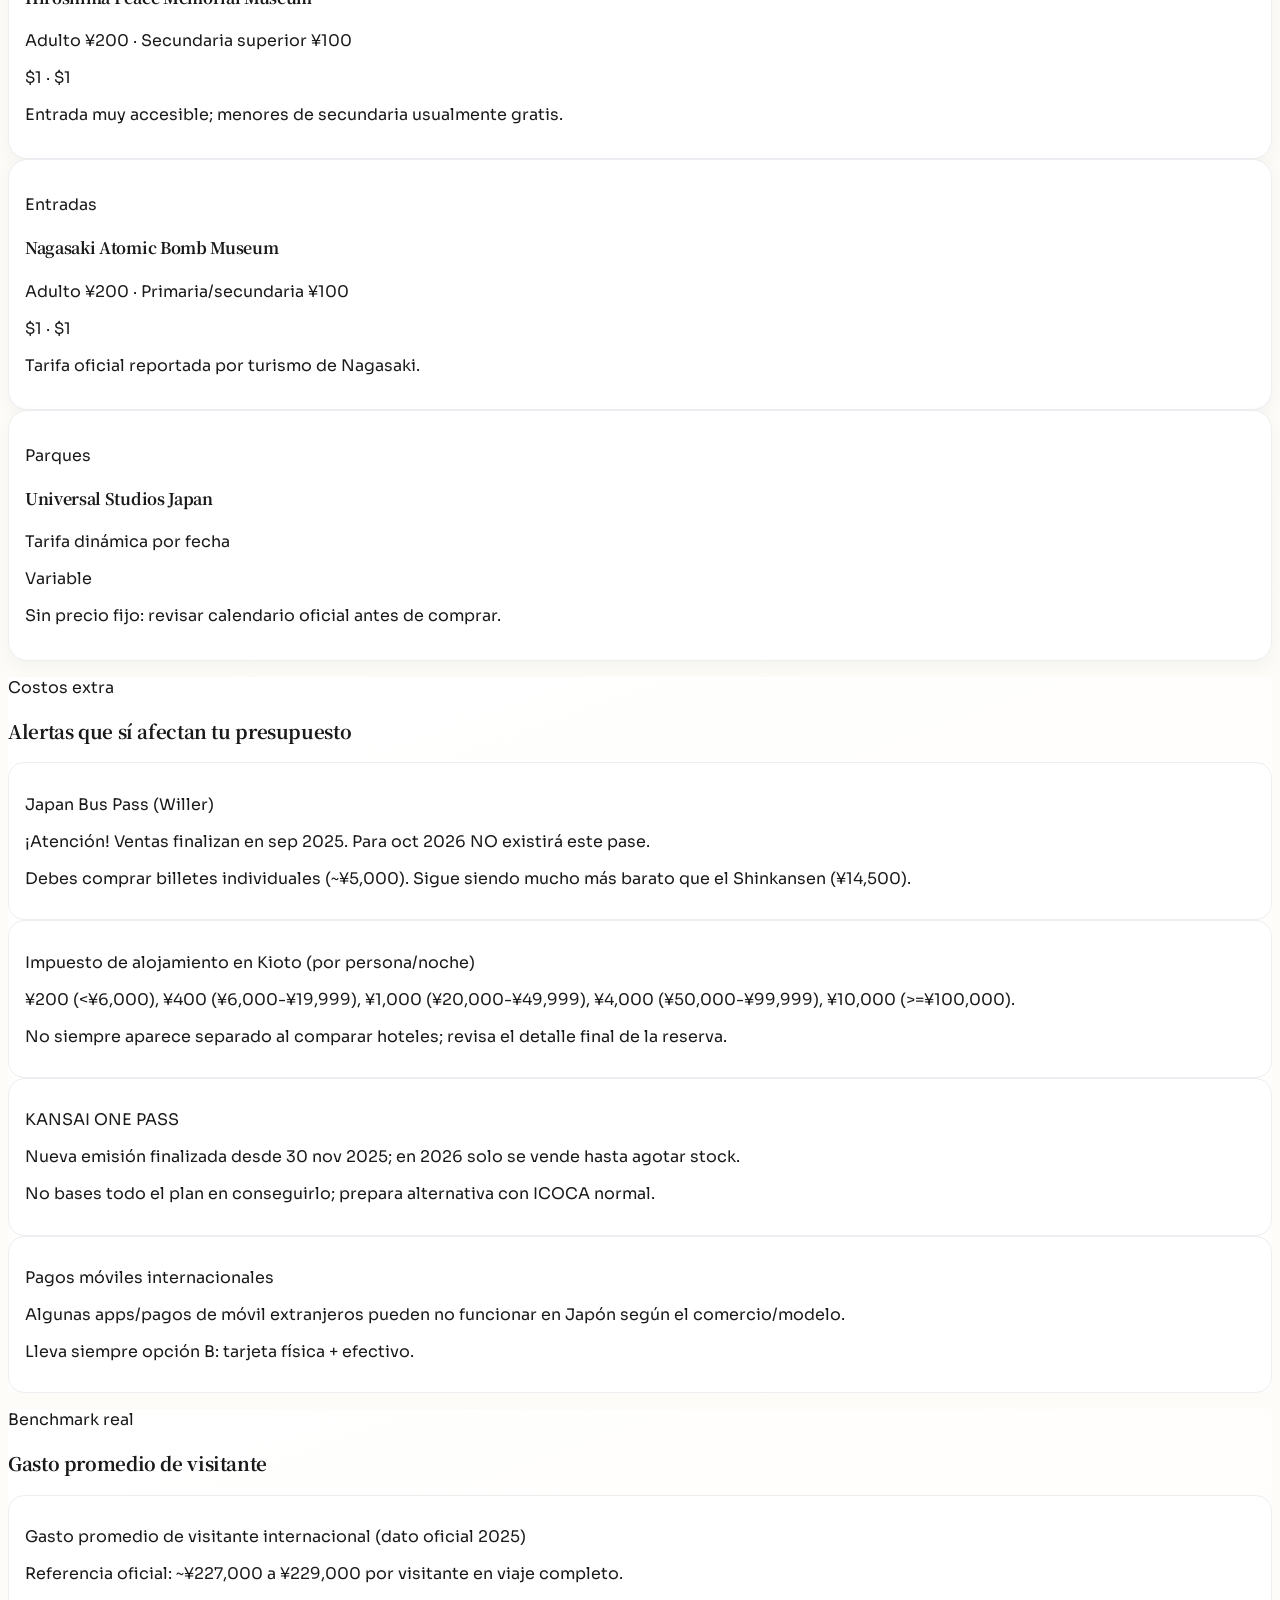
==== commit 9aeceff8: "gemwejfn" ====
--- a/index.html
+++ b/index.html
@@ -273,6 +273,7 @@
             <h3 class="text-2xl font-black text-ink mb-3">Qué te conviene primero</h3>
             <ul class="space-y-2 text-gray-600 font-medium">
               <li>JR Pass: cuando harás varios trayectos largos en pocos días.</li>
+              <li>Willer Express (Tickets sueltos): alternativa económica real para 2026 (el Bus Pass se descontinúa en 2025).</li>
               <li>IC Card: siempre útil para ciudad.</li>
               <li>Billetes sueltos: si no te compensa el pase nacional.</li>
             </ul>
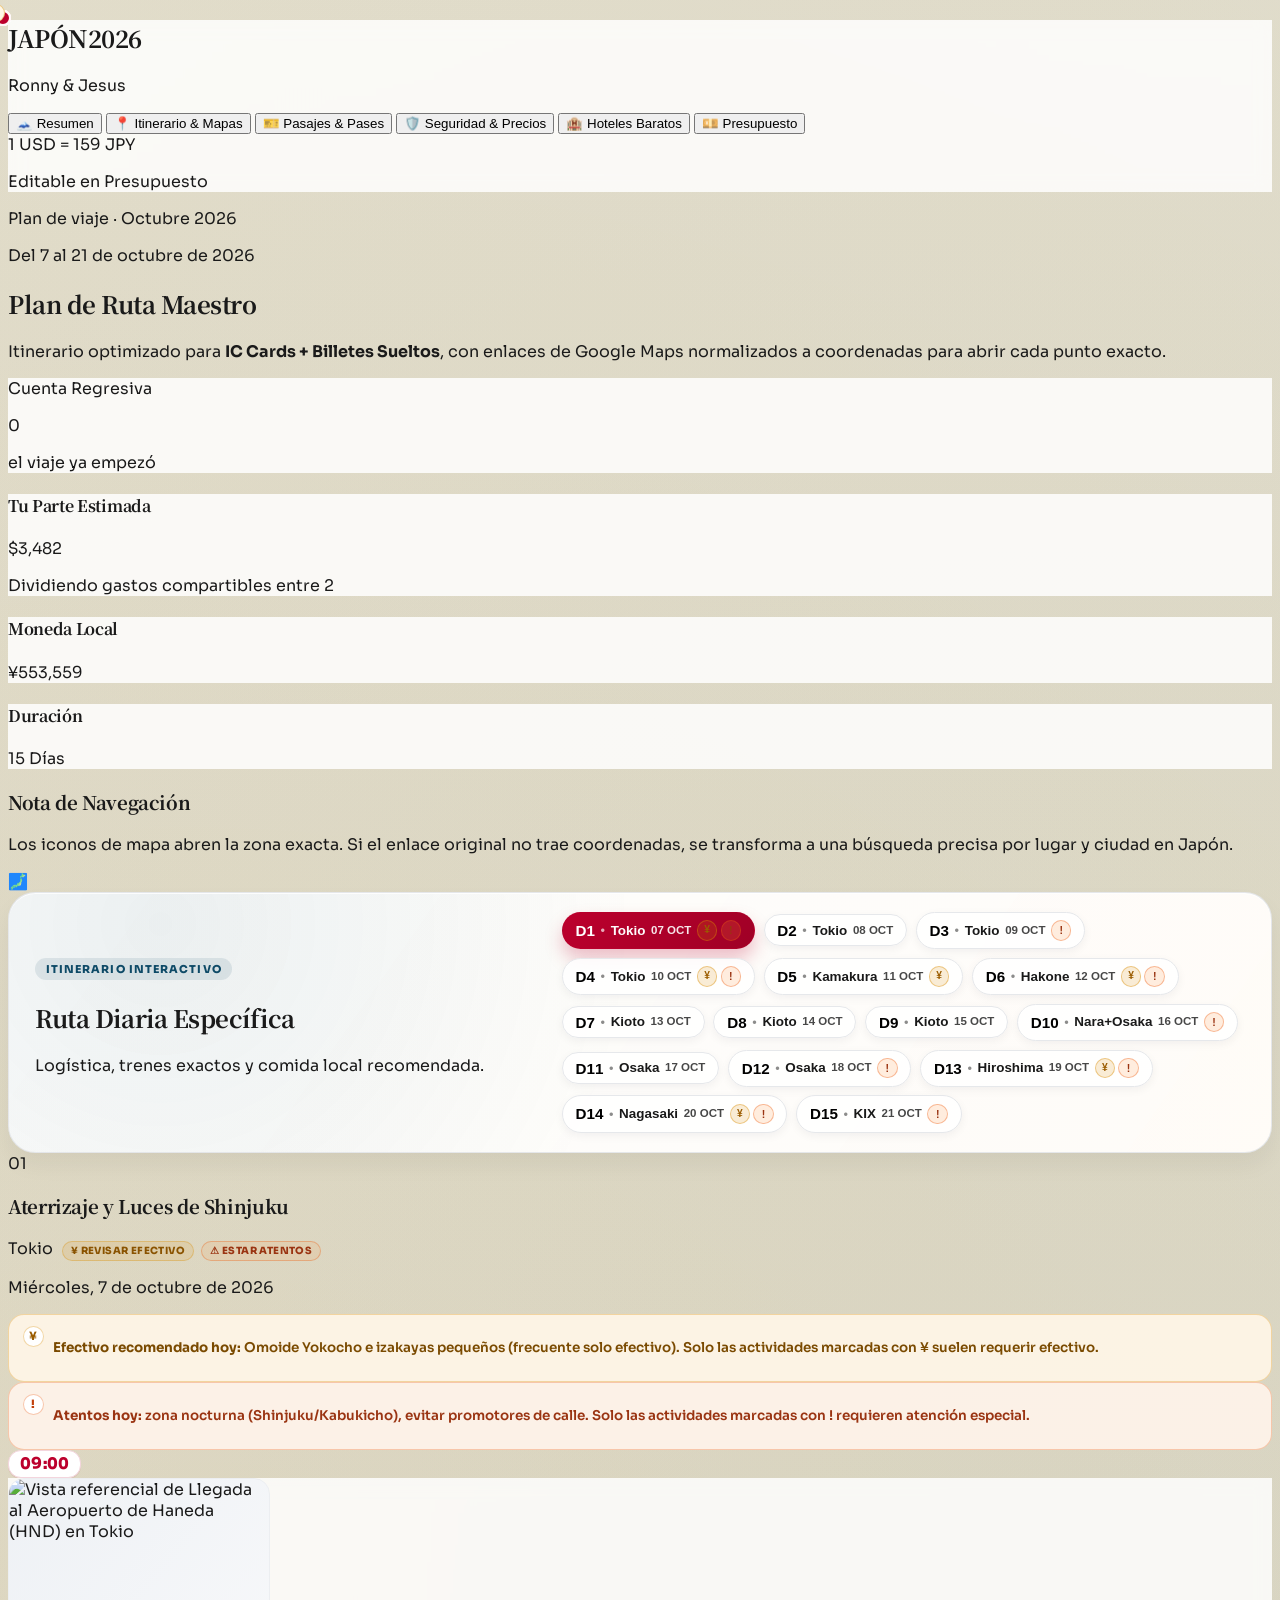
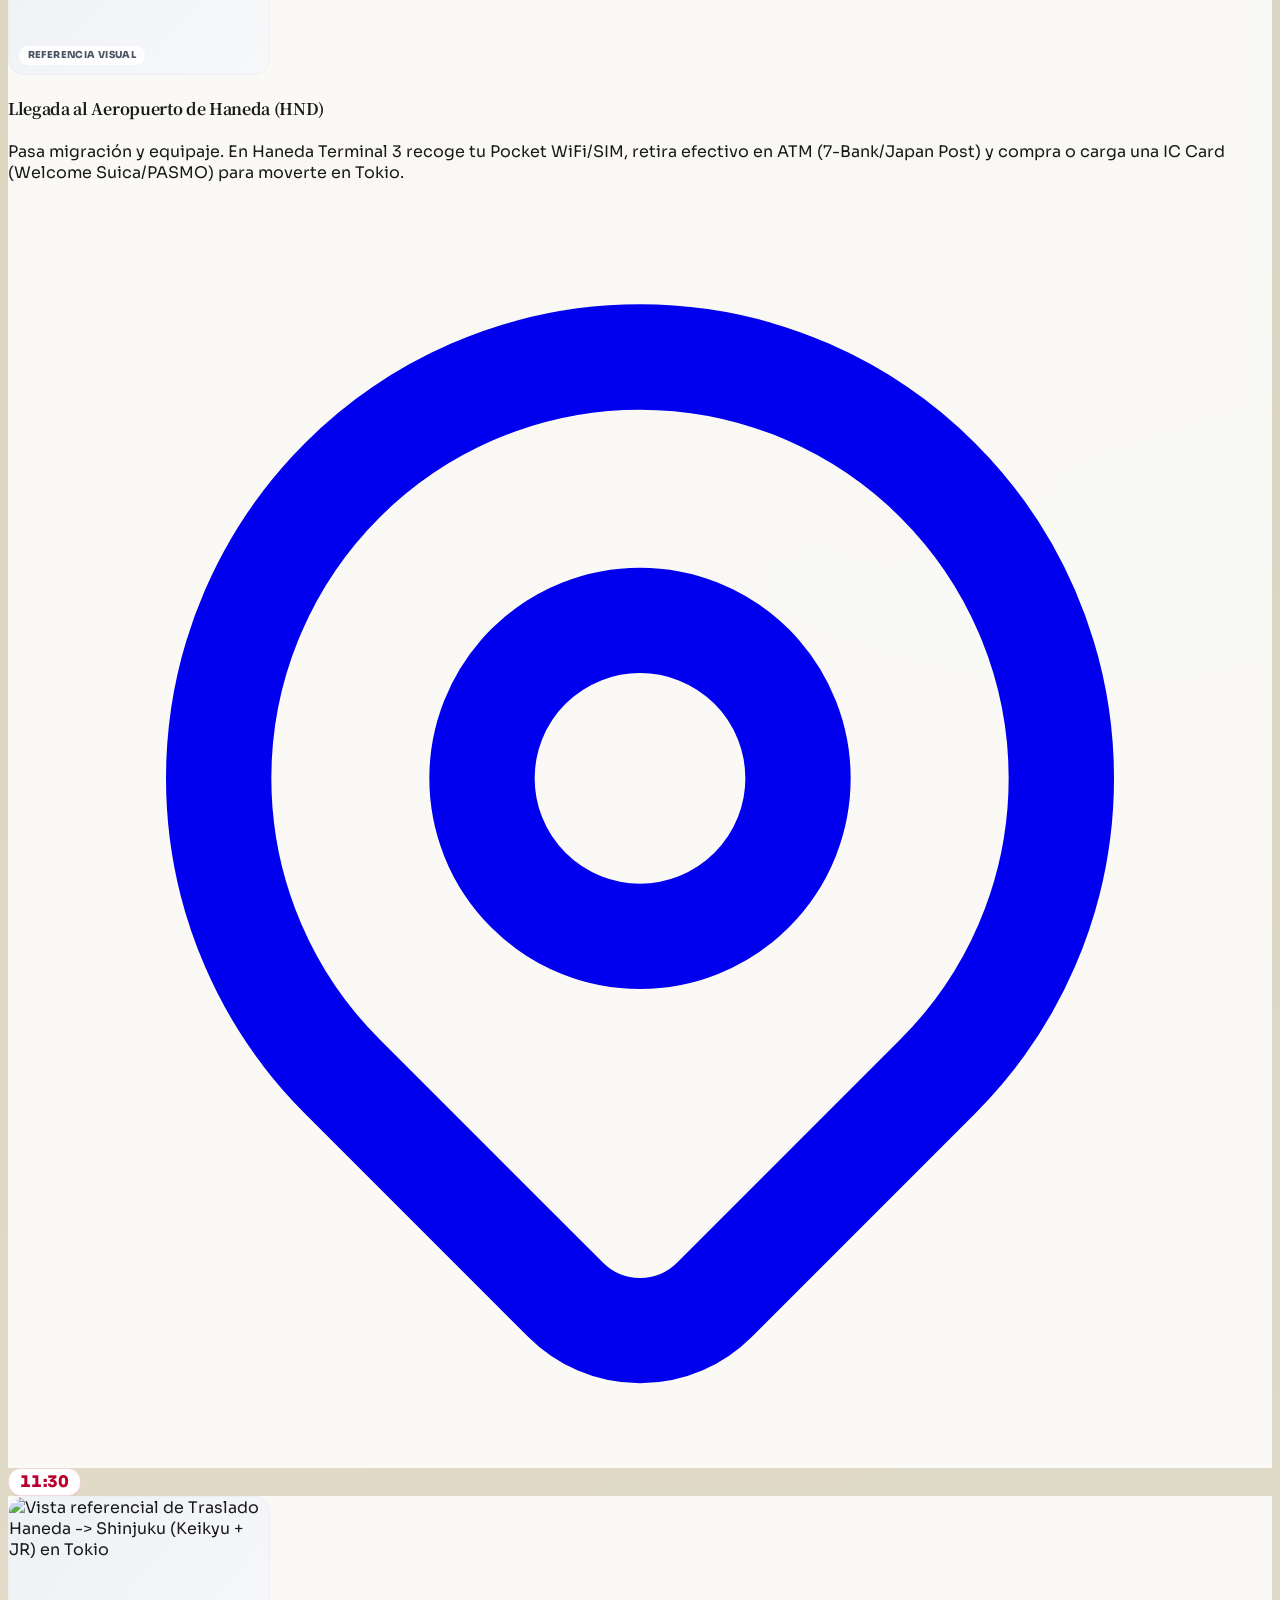
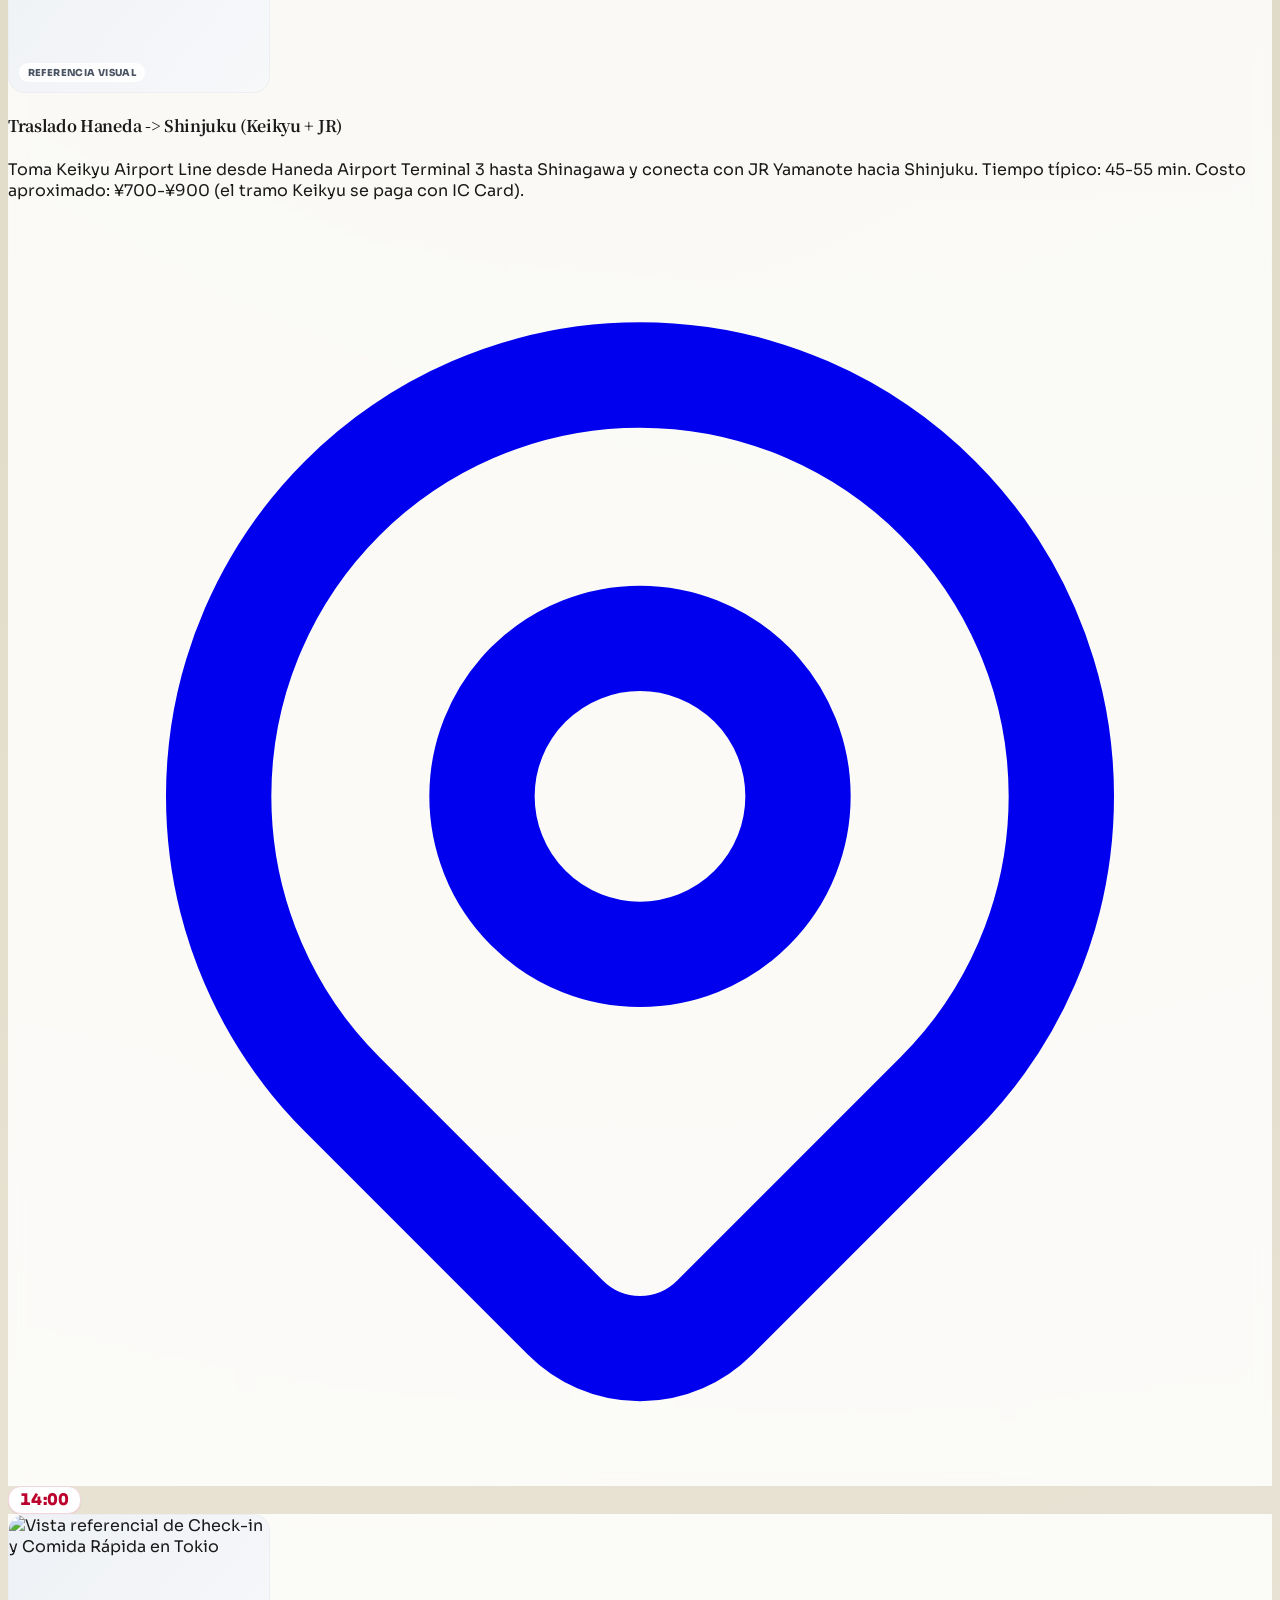
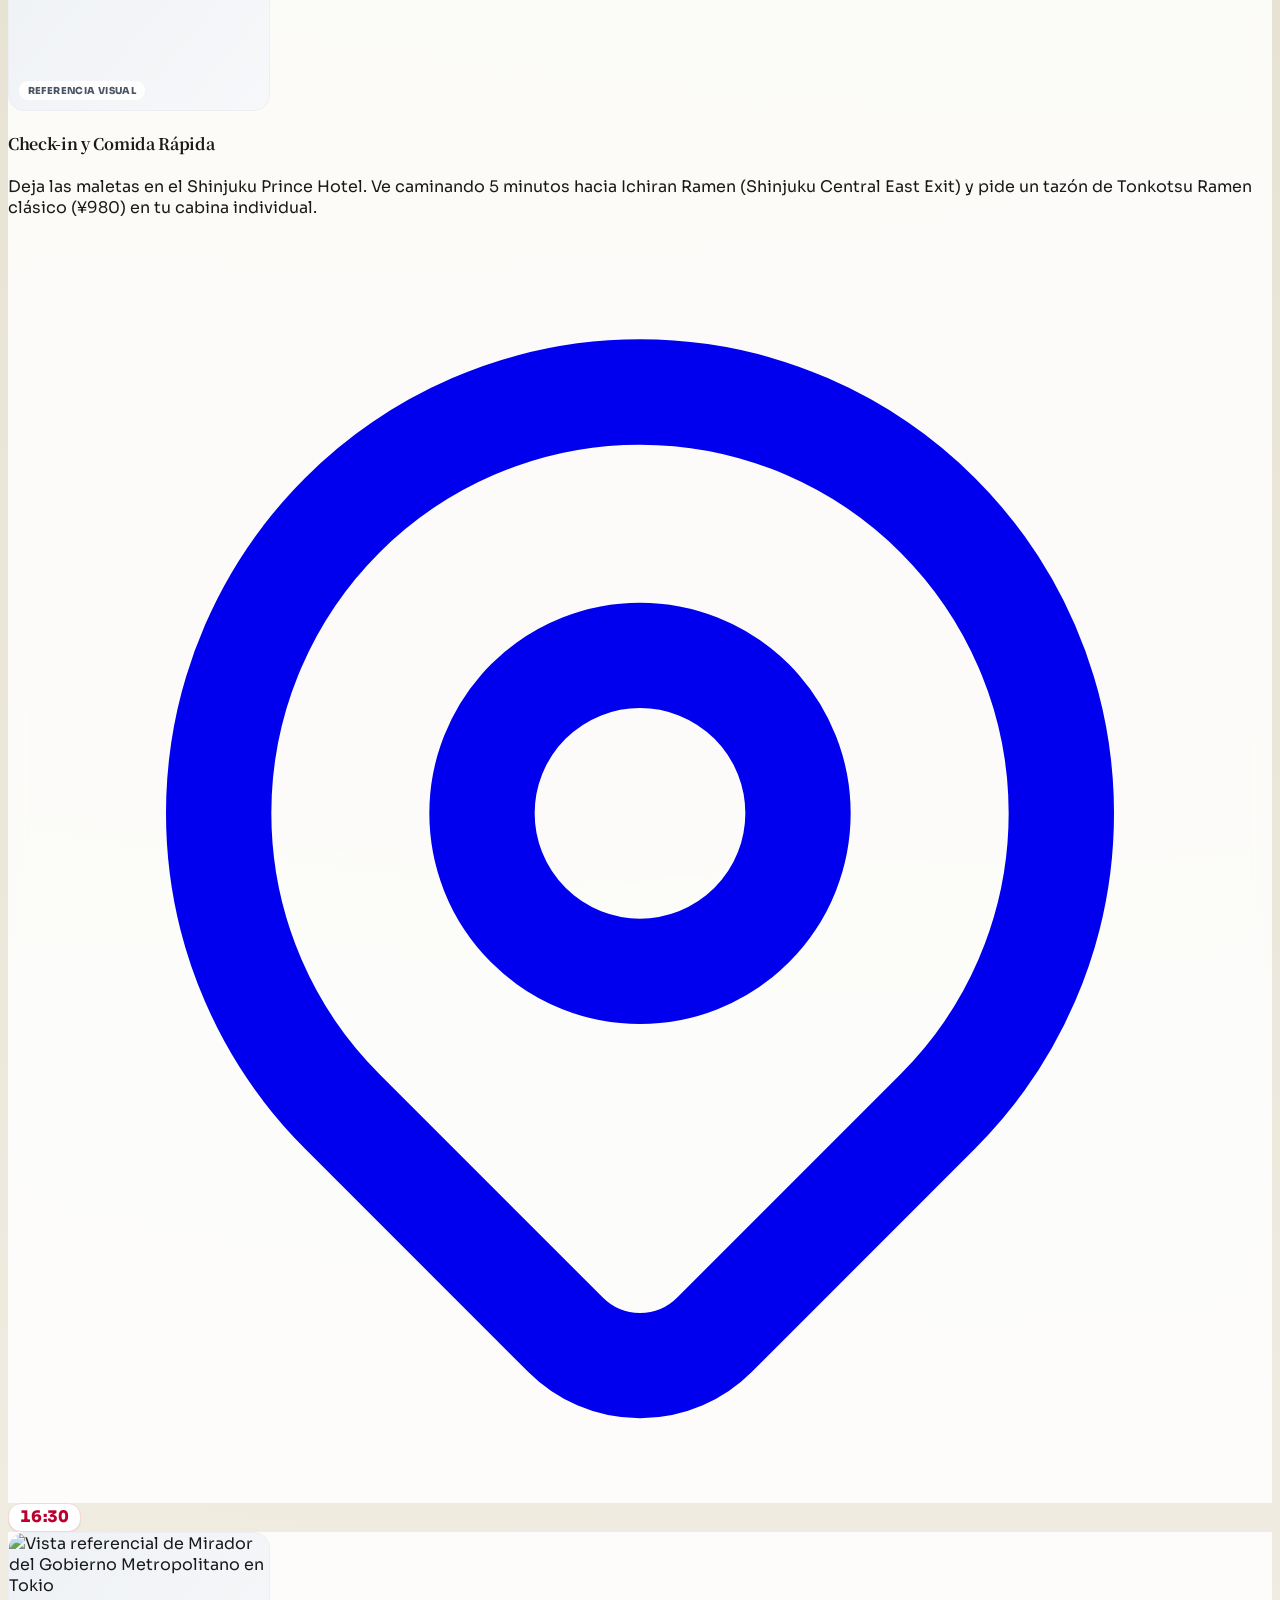
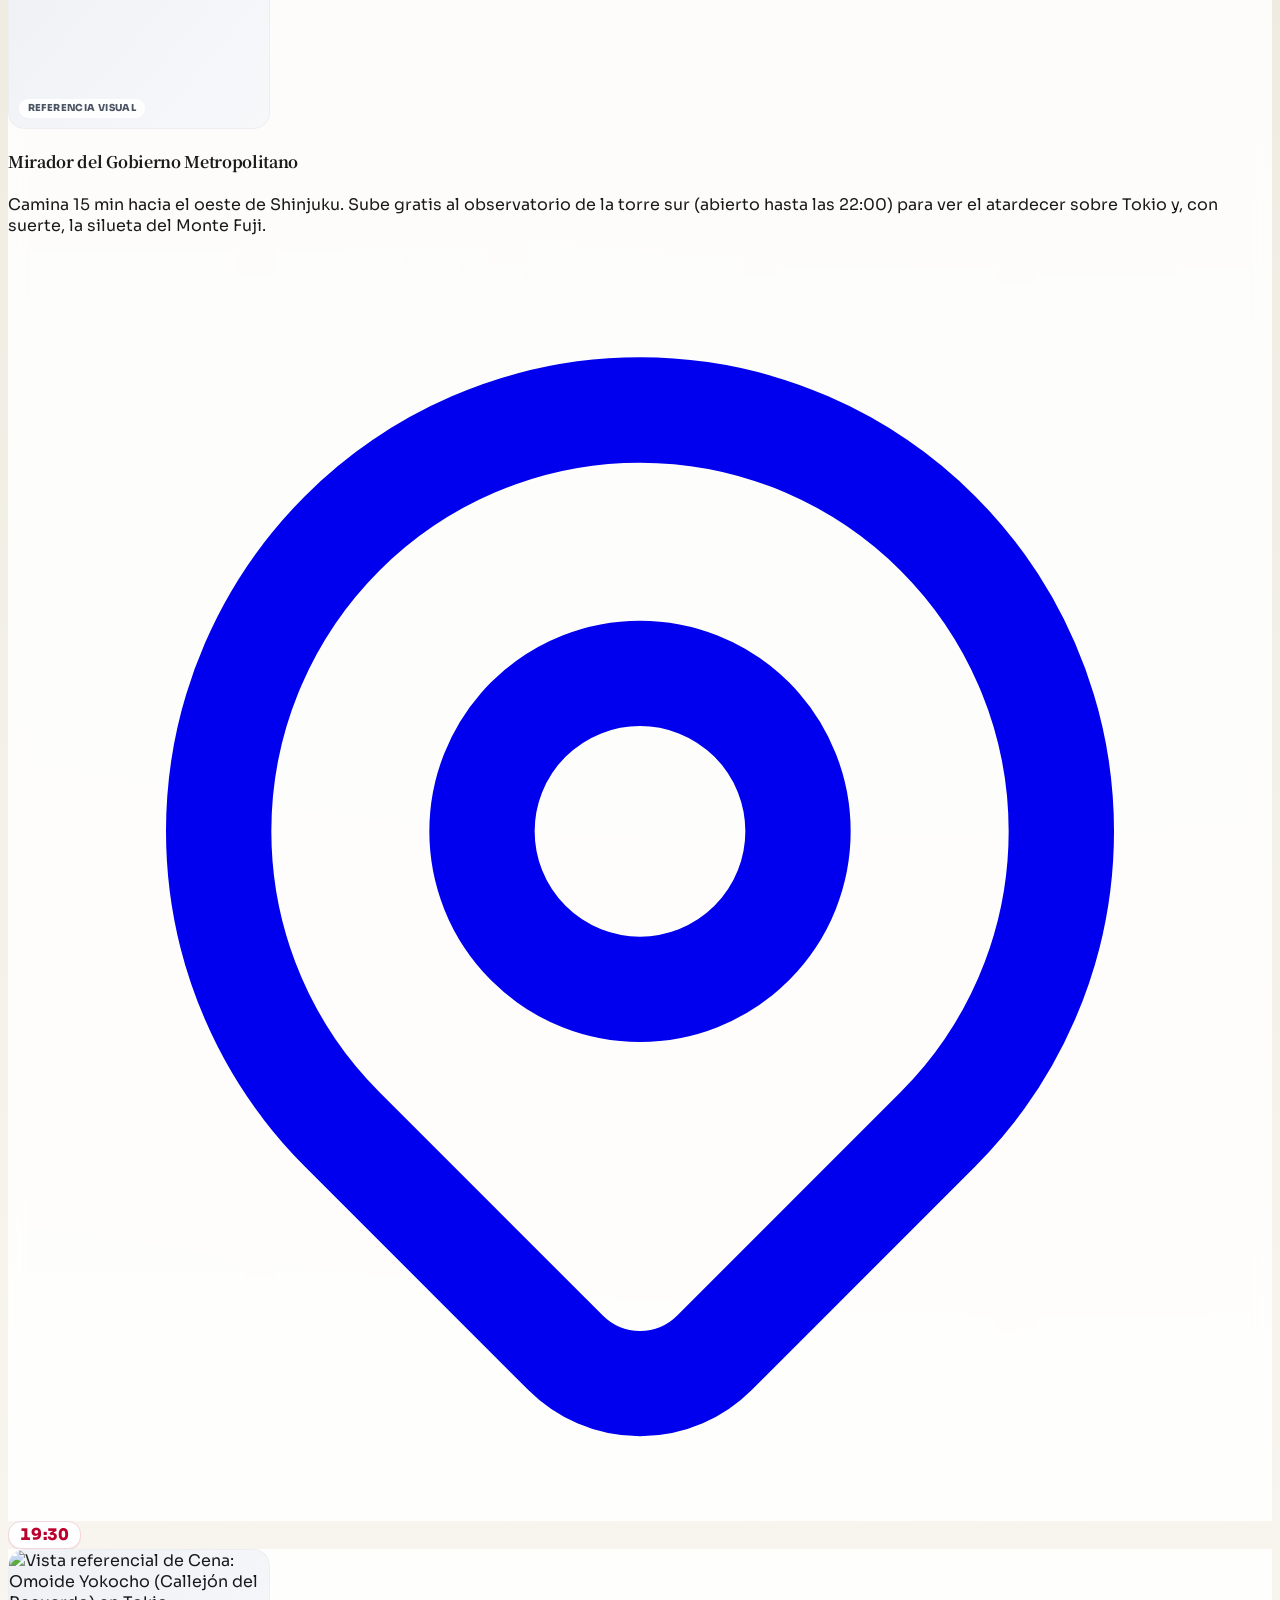
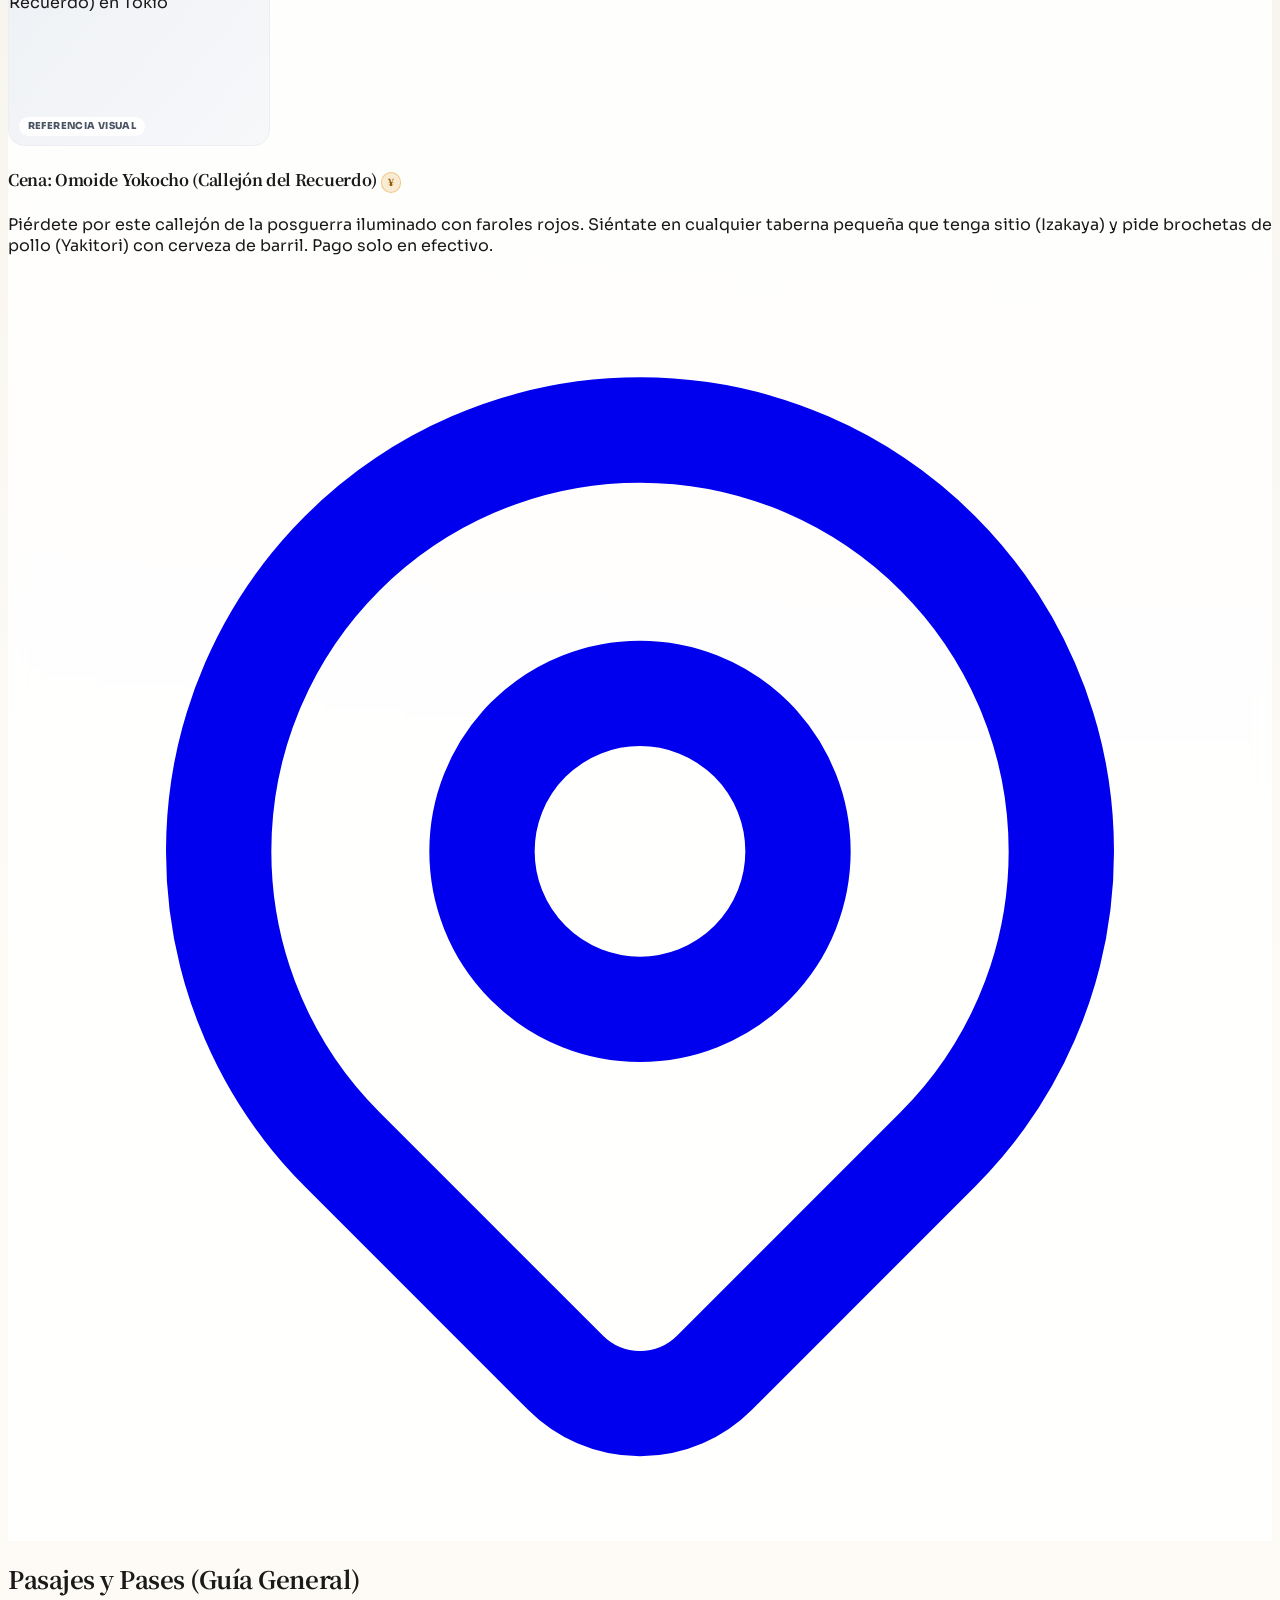
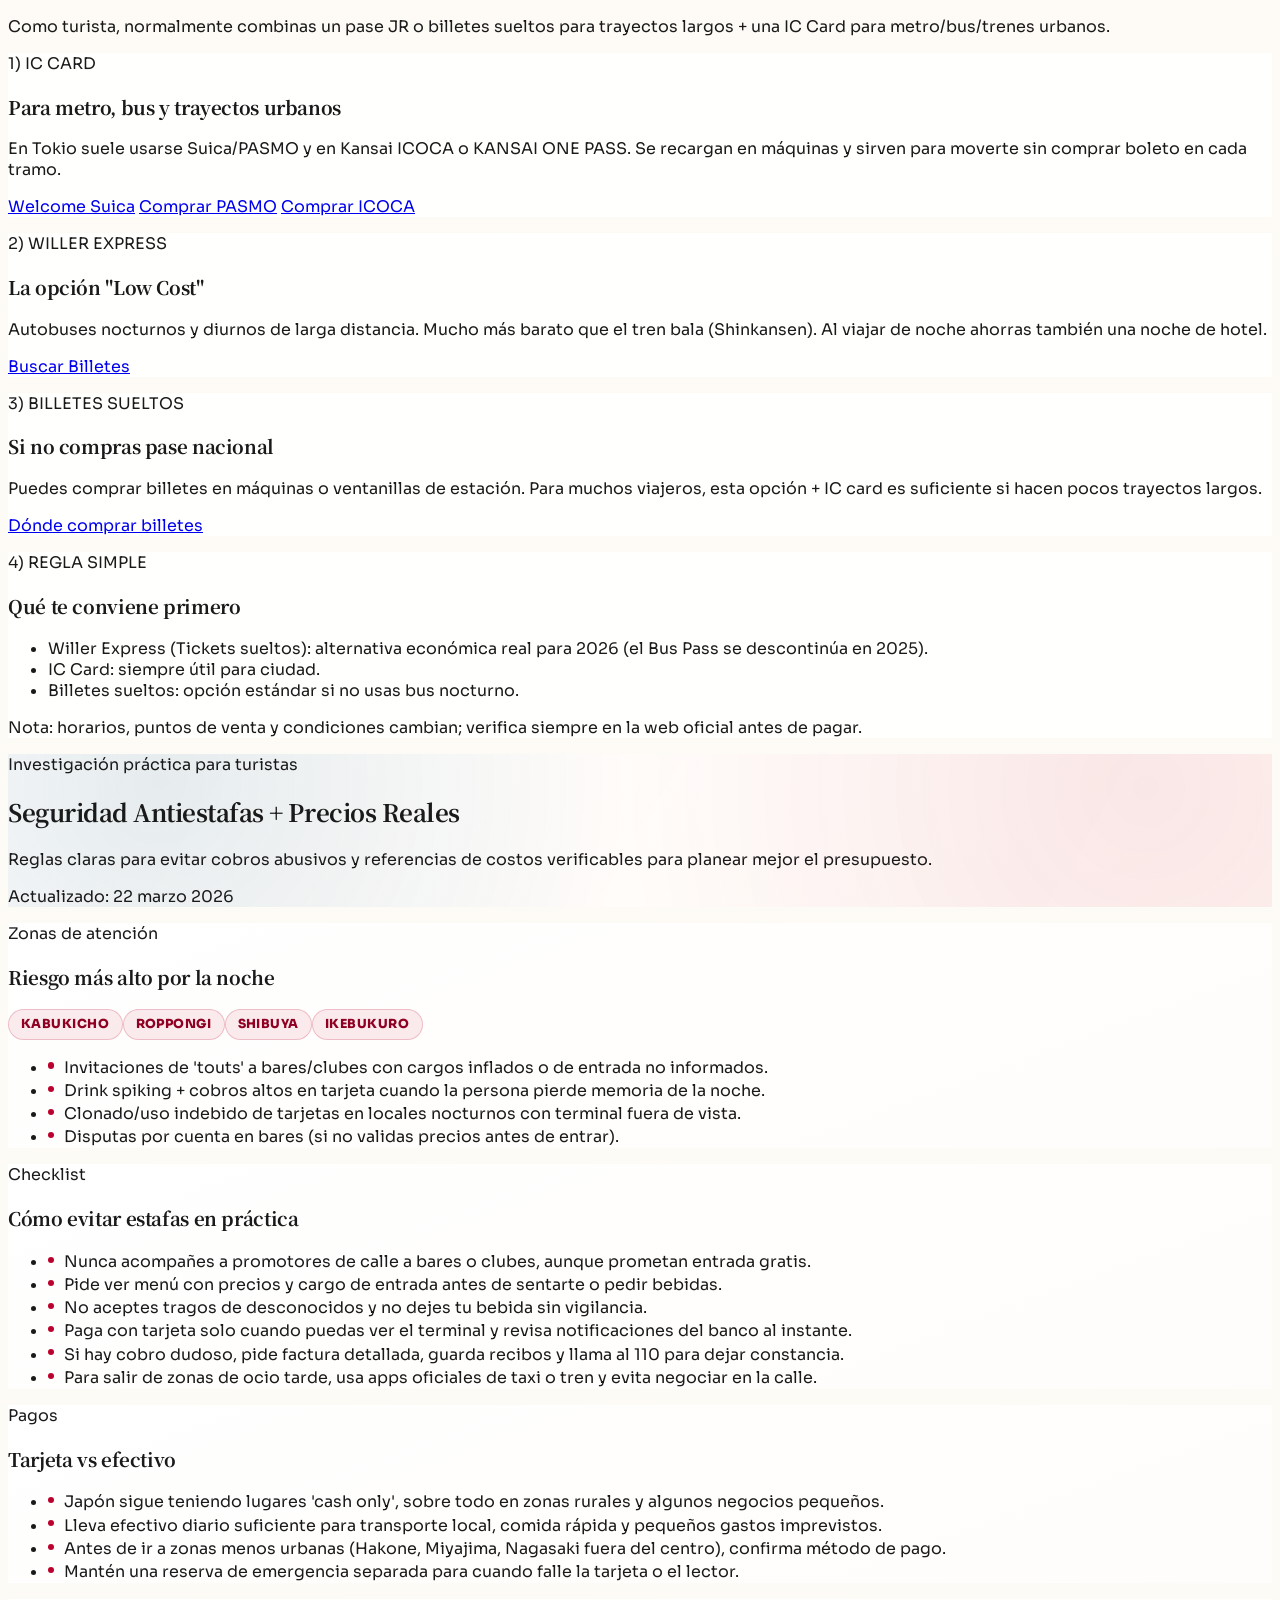
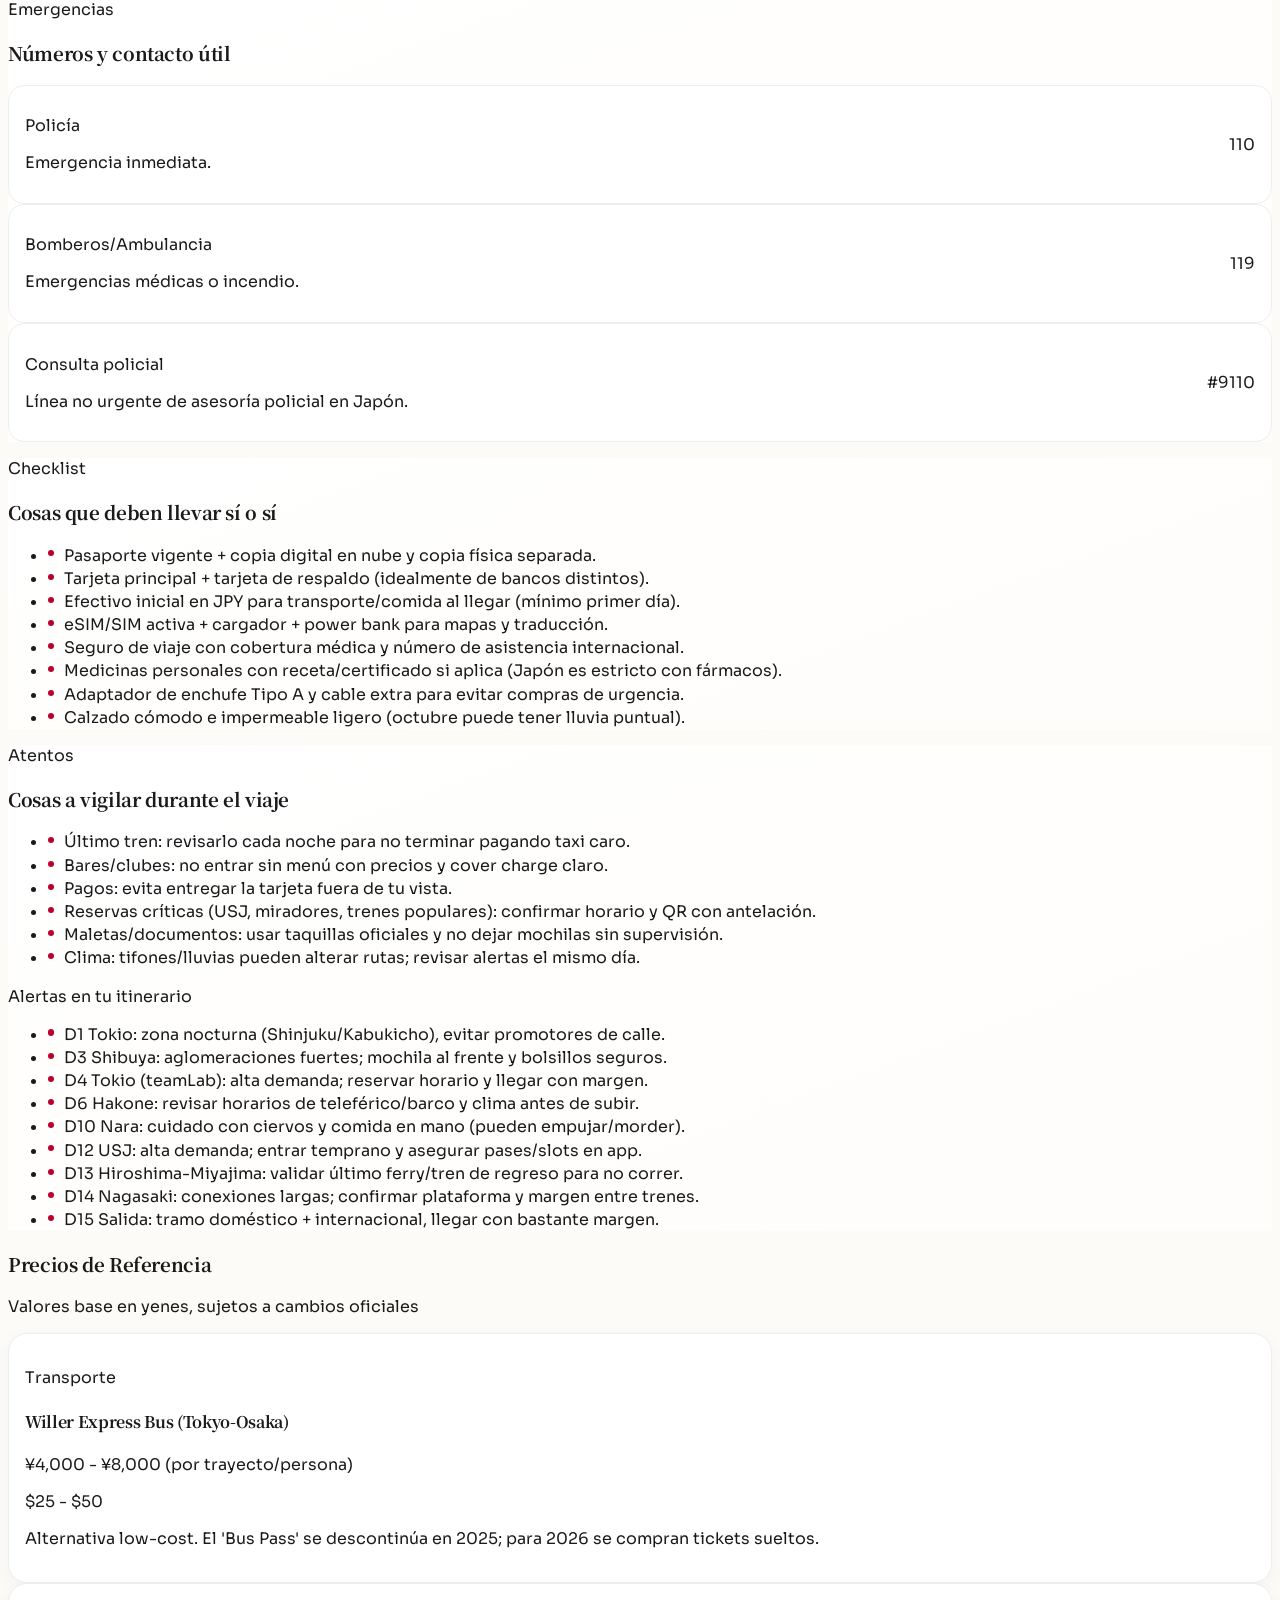
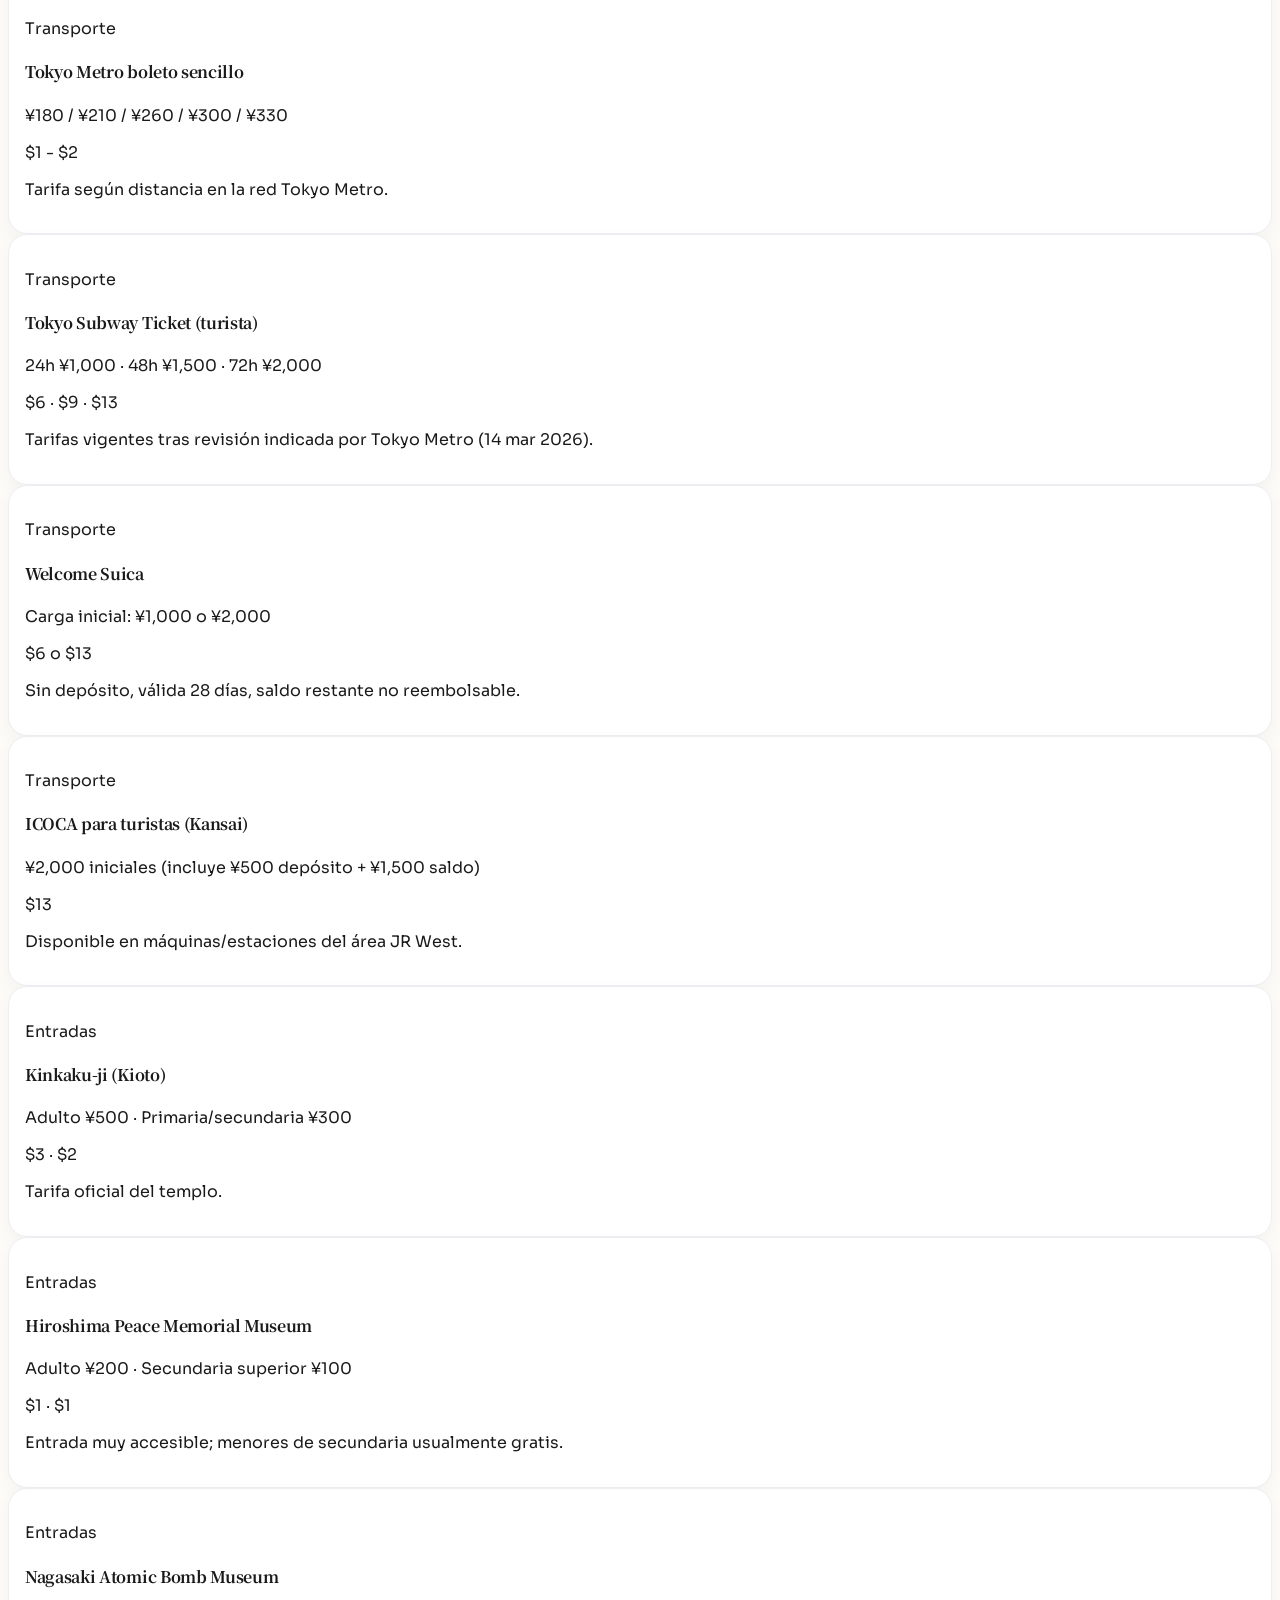
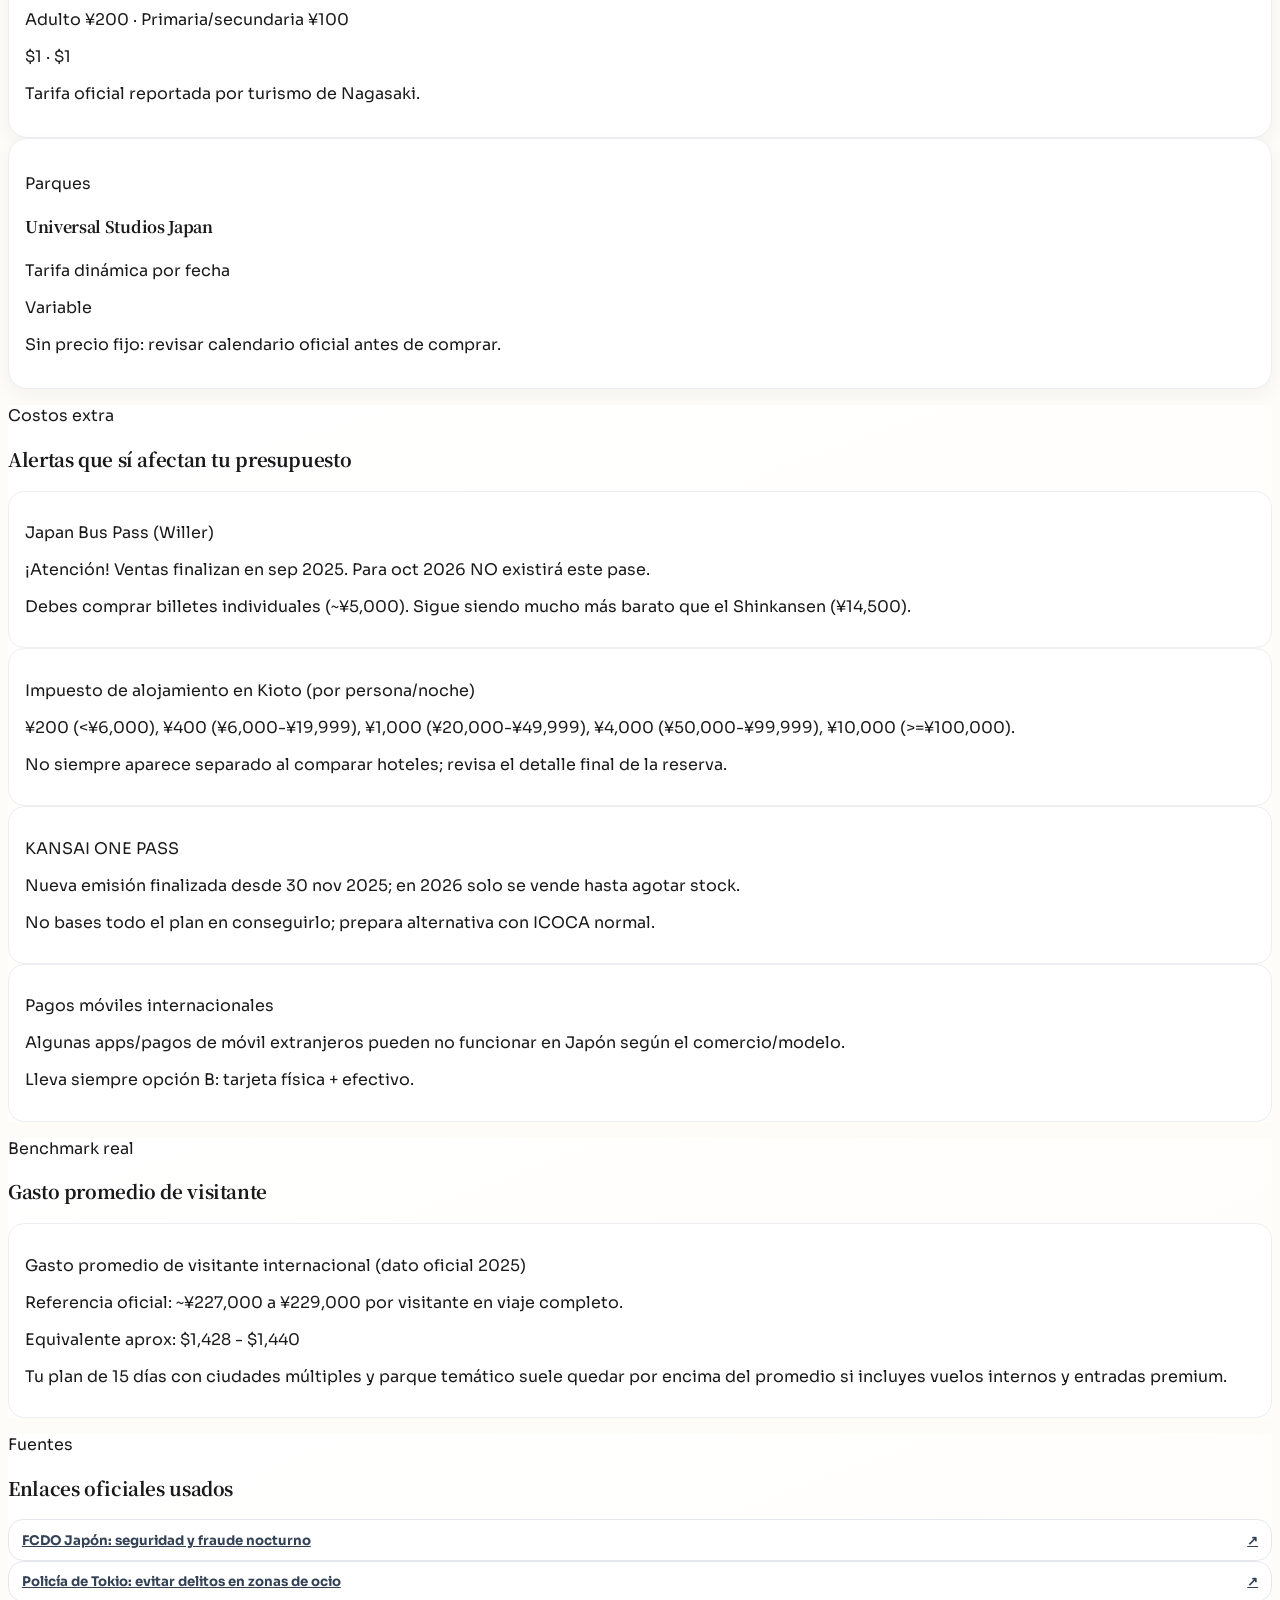
==== commit 86d5d2e4: "oiwjfeoirjf ergerg" ====
--- a/index.html
+++ b/index.html
@@ -108,7 +108,7 @@
             </p>
             <h2 class="text-5xl font-black text-ink mb-5 tracking-tight">Plan de Ruta Maestro</h2>
             <p class="text-xl text-gray-600 max-w-3xl leading-relaxed">
-              Itinerario optimizado para <strong>JR Pass + IC Cards</strong>, con enlaces de Google Maps normalizados a
+              Itinerario optimizado para <strong>IC Cards + Billetes Sueltos</strong>, con enlaces de Google Maps normalizados a
               coordenadas para abrir cada punto exacto.
             </p>
           </div>
@@ -196,32 +196,7 @@
 
         <div class="grid md:grid-cols-2 gap-6">
           <article class="panel-glass rounded-3xl p-7 border border-white/80 shadow-sm">
-            <p class="text-xs font-black uppercase tracking-[0.2em] text-japan-wave mb-2">1) JAPAN RAIL PASS</p>
-            <h3 class="text-2xl font-black text-ink mb-3">Para viajes largos entre ciudades</h3>
-            <p class="text-gray-600 leading-relaxed mb-4">
-              Se compra online en la web oficial (o en agencias autorizadas) y se recoge en Japón mostrando pasaporte
-              con estatus de visitante temporal.
-            </p>
-            <div class="flex flex-wrap gap-3">
-              <a
-                href="https://japanrailpass.net/en/purchase/online/"
-                target="_blank"
-                rel="noopener noreferrer"
-                class="bg-japan-wave text-white px-4 py-2 rounded-xl text-sm font-bold hover:bg-japan-red transition-colors"
-                >Comprar JR Pass</a
-              >
-              <a
-                href="https://japanrailpass.net/en/exchange/"
-                target="_blank"
-                rel="noopener noreferrer"
-                class="bg-white text-ink px-4 py-2 rounded-xl text-sm font-bold border border-gray-200 hover:border-japan-red transition-colors"
-                >Puntos de retiro/canje</a
-              >
-            </div>
-          </article>
-
-          <article class="panel-glass rounded-3xl p-7 border border-white/80 shadow-sm">
-            <p class="text-xs font-black uppercase tracking-[0.2em] text-japan-wave mb-2">2) IC CARD</p>
+            <p class="text-xs font-black uppercase tracking-[0.2em] text-japan-wave mb-2">1) IC CARD</p>
             <h3 class="text-2xl font-black text-ink mb-3">Para metro, bus y trayectos urbanos</h3>
             <p class="text-gray-600 leading-relaxed mb-4">
               En Tokio suele usarse Suica/PASMO y en Kansai ICOCA o KANSAI ONE PASS. Se recargan en máquinas y sirven
@@ -253,6 +228,22 @@
           </article>
 
           <article class="panel-glass rounded-3xl p-7 border border-white/80 shadow-sm">
+            <p class="text-xs font-black uppercase tracking-[0.2em] text-japan-wave mb-2">2) WILLER EXPRESS</p>
+            <h3 class="text-2xl font-black text-ink mb-3">La opción "Low Cost"</h3>
+            <p class="text-gray-600 leading-relaxed mb-4">
+              Autobuses nocturnos y diurnos de larga distancia. Mucho más barato que el tren bala (Shinkansen). Al
+              viajar de noche ahorras también una noche de hotel.
+            </p>
+            <a
+              href="https://willerexpress.com/en/"
+              target="_blank"
+              rel="noopener noreferrer"
+              class="inline-flex bg-japan-wave text-white px-4 py-2 rounded-xl text-sm font-bold hover:bg-japan-red transition-colors"
+              >Buscar Billetes</a
+            >
+          </article>
+
+          <article class="panel-glass rounded-3xl p-7 border border-white/80 shadow-sm">
             <p class="text-xs font-black uppercase tracking-[0.2em] text-japan-wave mb-2">3) BILLETES SUELTOS</p>
             <h3 class="text-2xl font-black text-ink mb-3">Si no compras pase nacional</h3>
             <p class="text-gray-600 leading-relaxed mb-4">
@@ -272,10 +263,12 @@
             <p class="text-xs font-black uppercase tracking-[0.2em] text-japan-wave mb-2">4) REGLA SIMPLE</p>
             <h3 class="text-2xl font-black text-ink mb-3">Qué te conviene primero</h3>
             <ul class="space-y-2 text-gray-600 font-medium">
-              <li>JR Pass: cuando harás varios trayectos largos en pocos días.</li>
-              <li>Willer Express (Tickets sueltos): alternativa económica real para 2026 (el Bus Pass se descontinúa en 2025).</li>
+              <li>
+                Willer Express (Tickets sueltos): alternativa económica real para 2026 (el Bus Pass se descontinúa en
+                2025).
+              </li>
               <li>IC Card: siempre útil para ciudad.</li>
-              <li>Billetes sueltos: si no te compensa el pase nacional.</li>
+              <li>Billetes sueltos: opción estándar si no usas bus nocturno.</li>
             </ul>
             <p class="text-xs text-gray-400 mt-4">
               Nota: horarios, puntos de venta y condiciones cambian; verifica siempre en la web oficial antes de pagar.
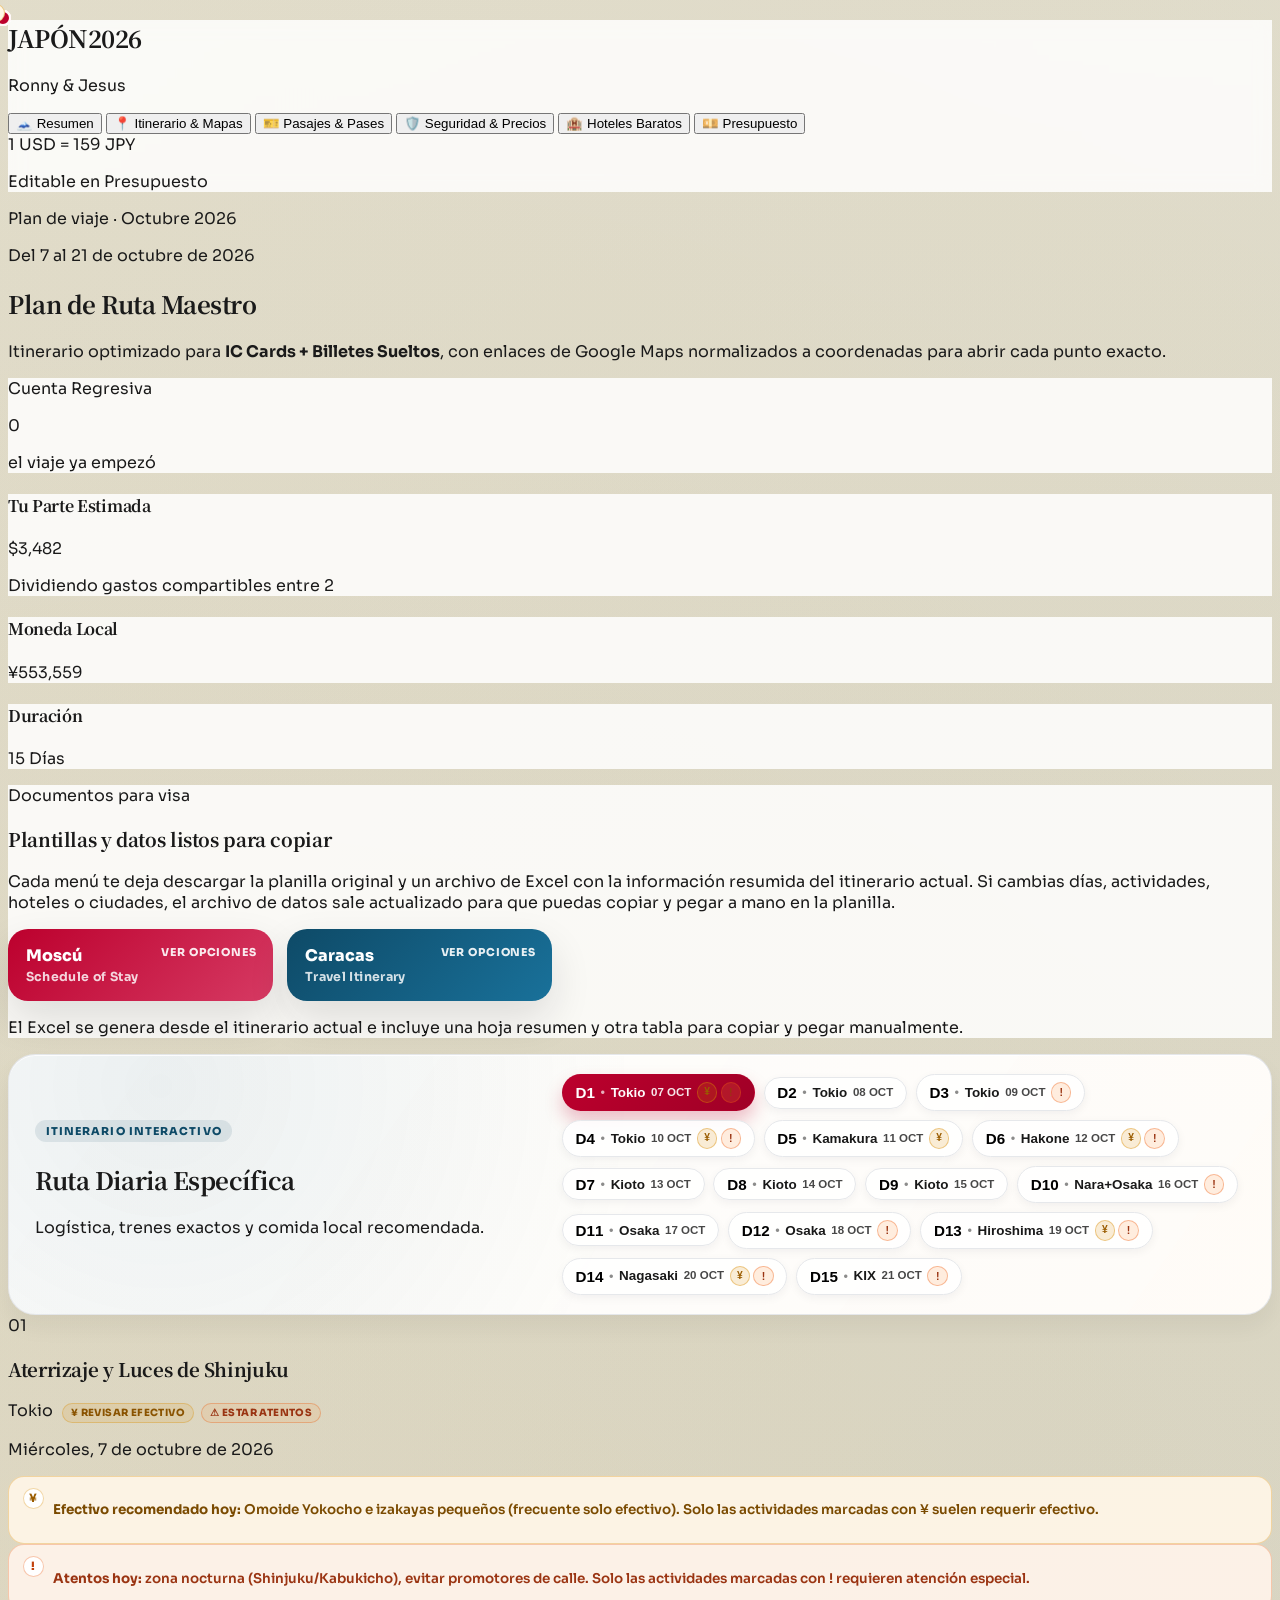
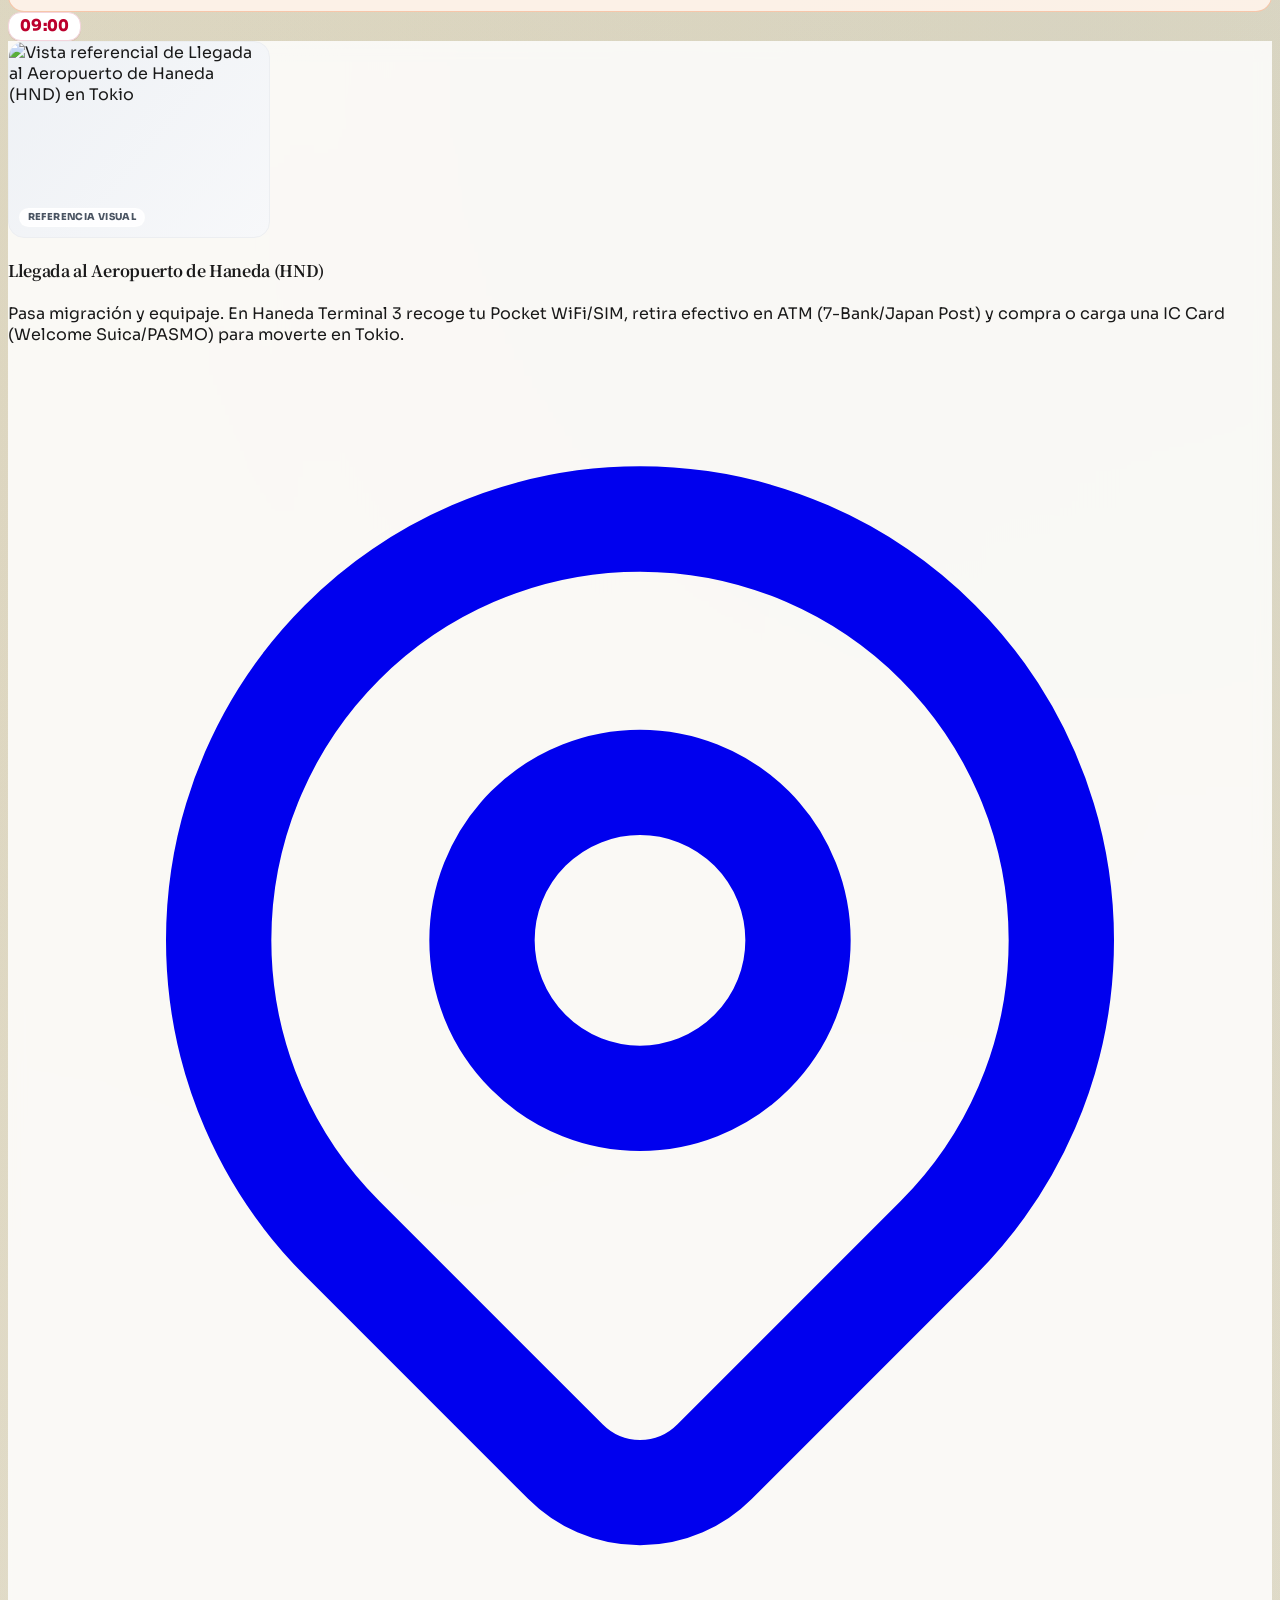
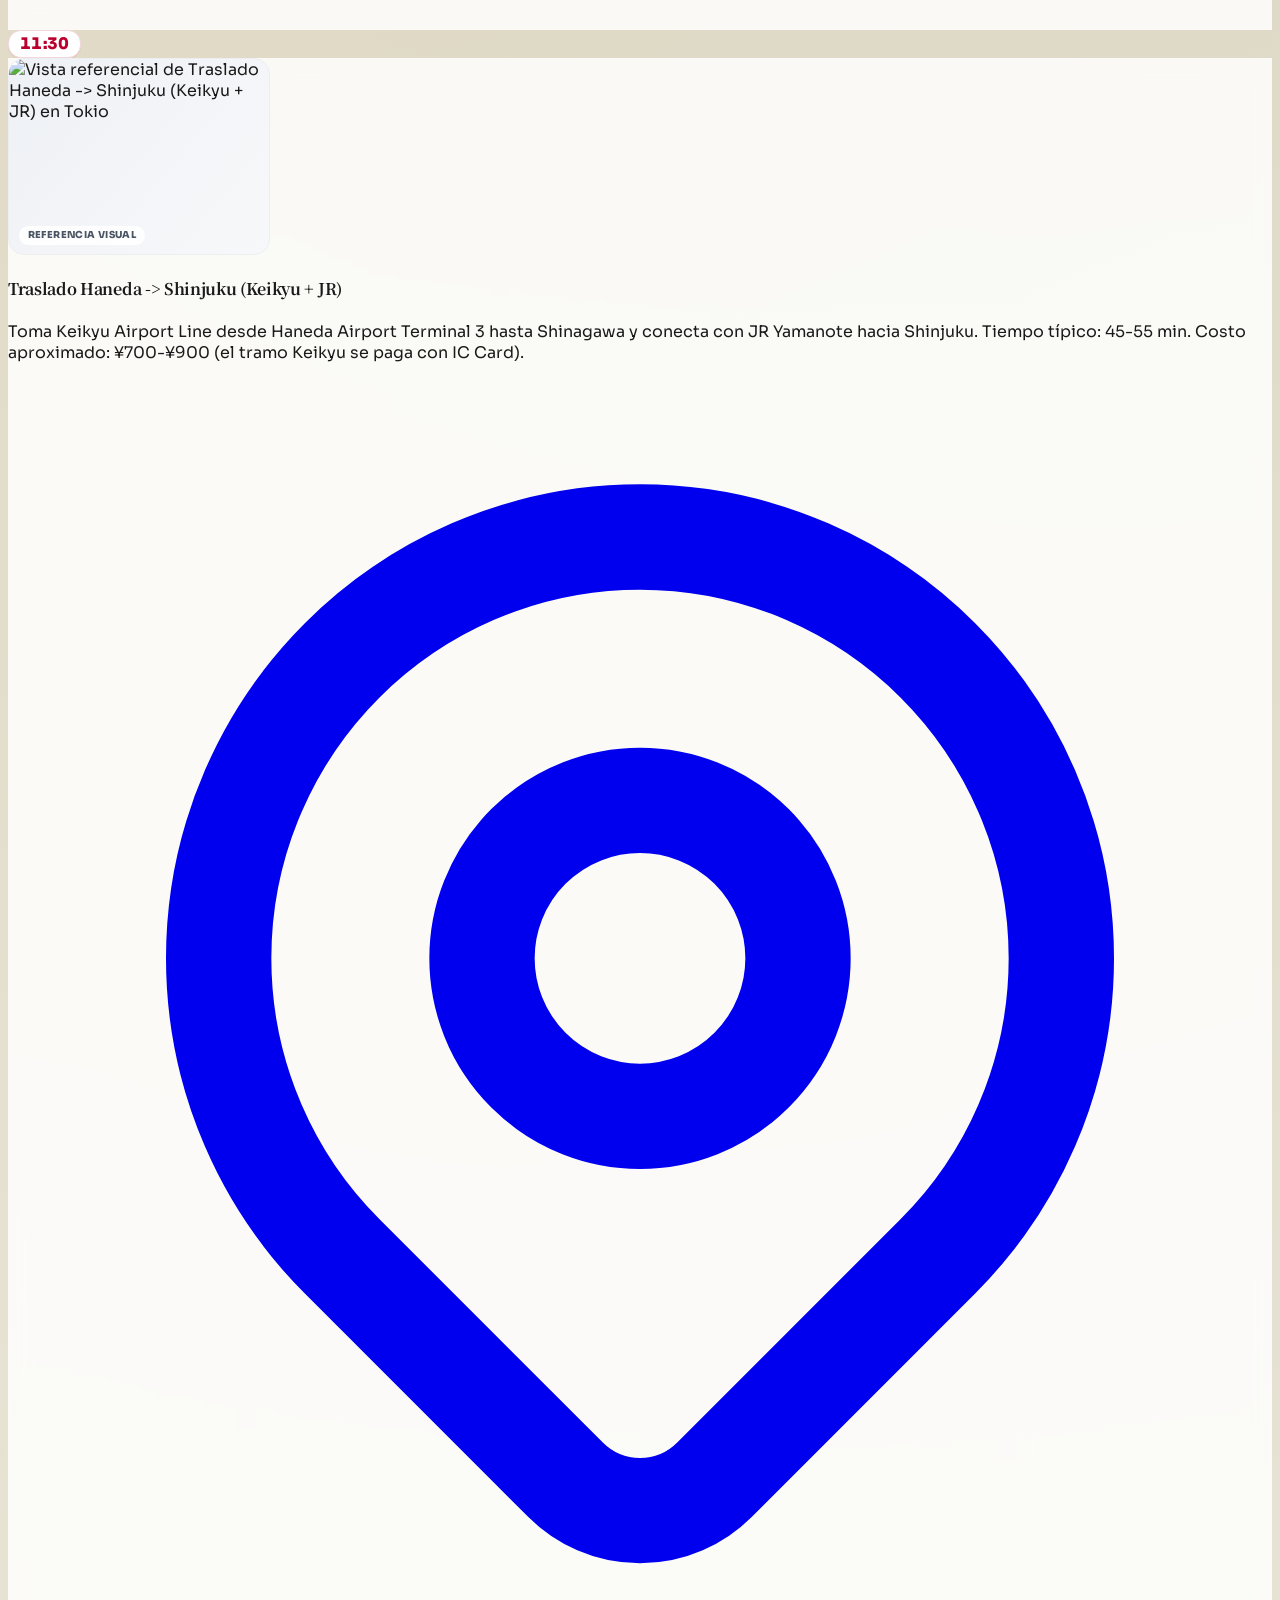
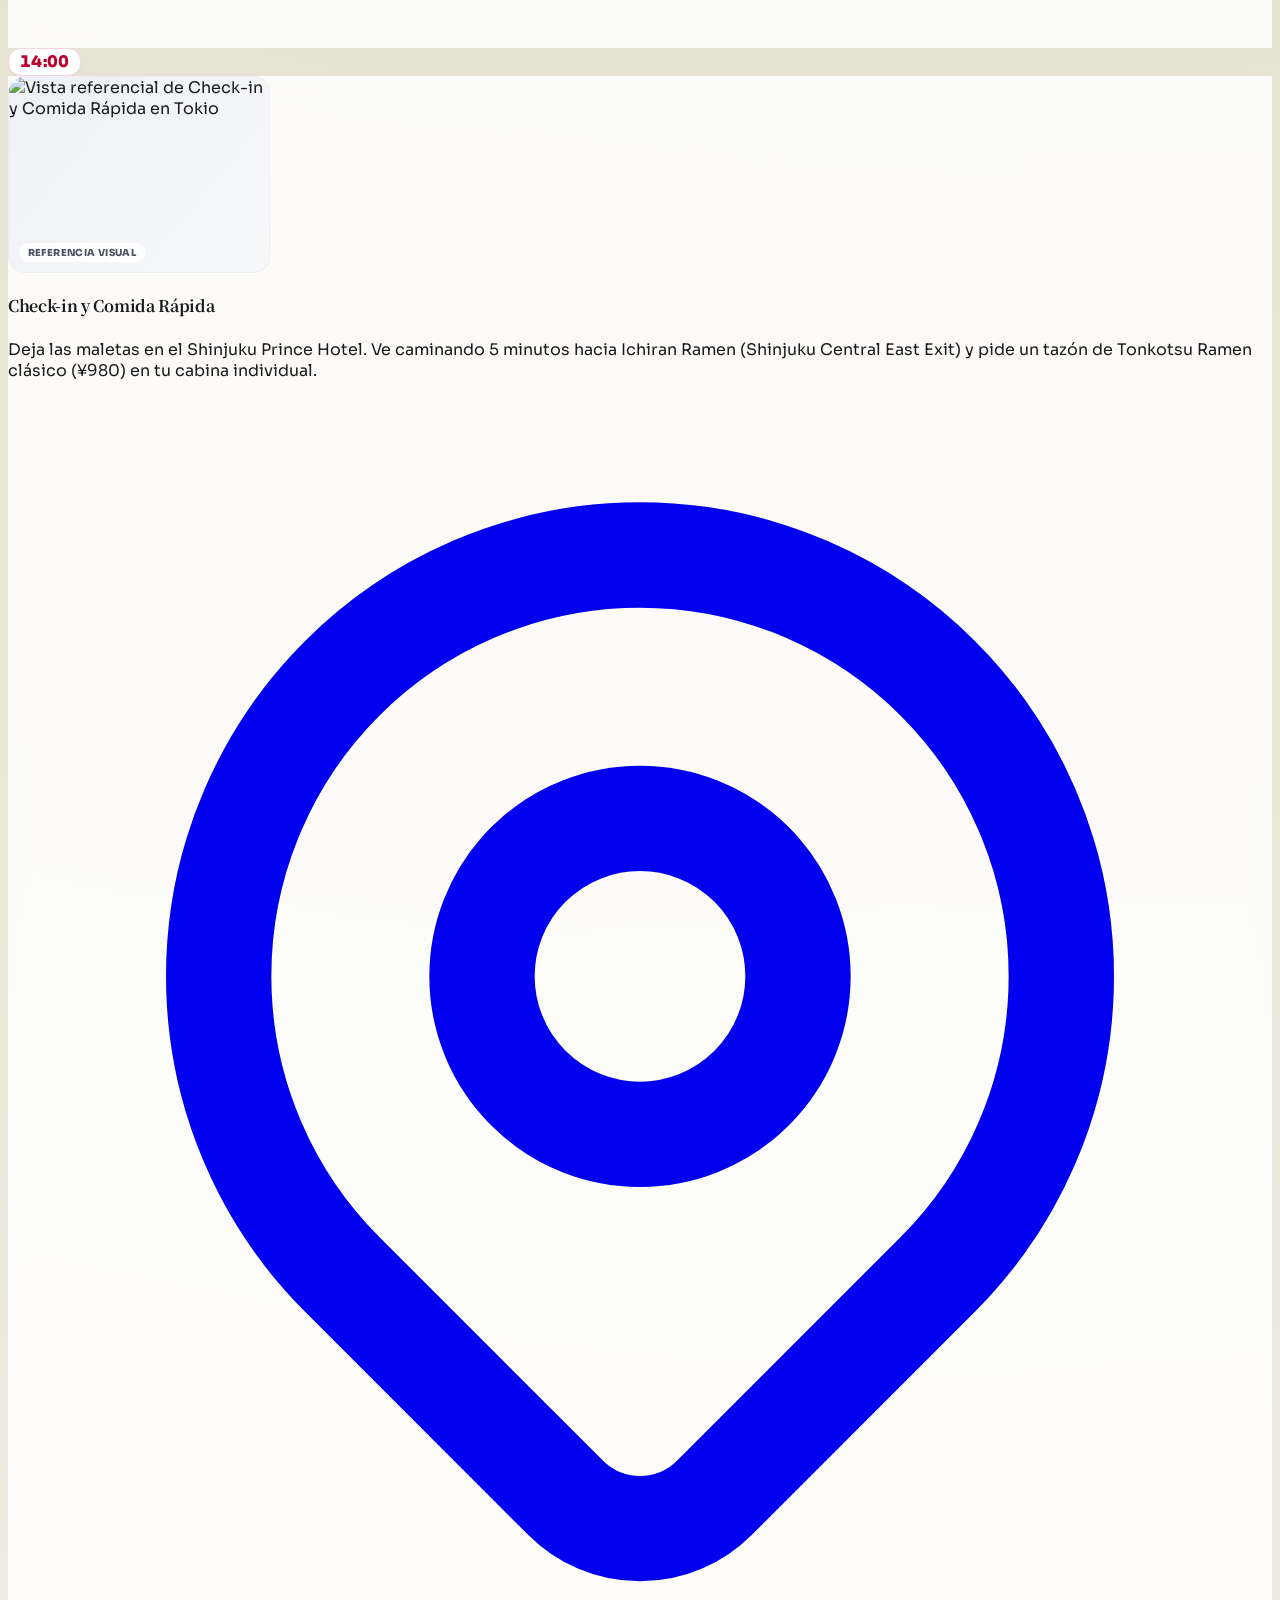
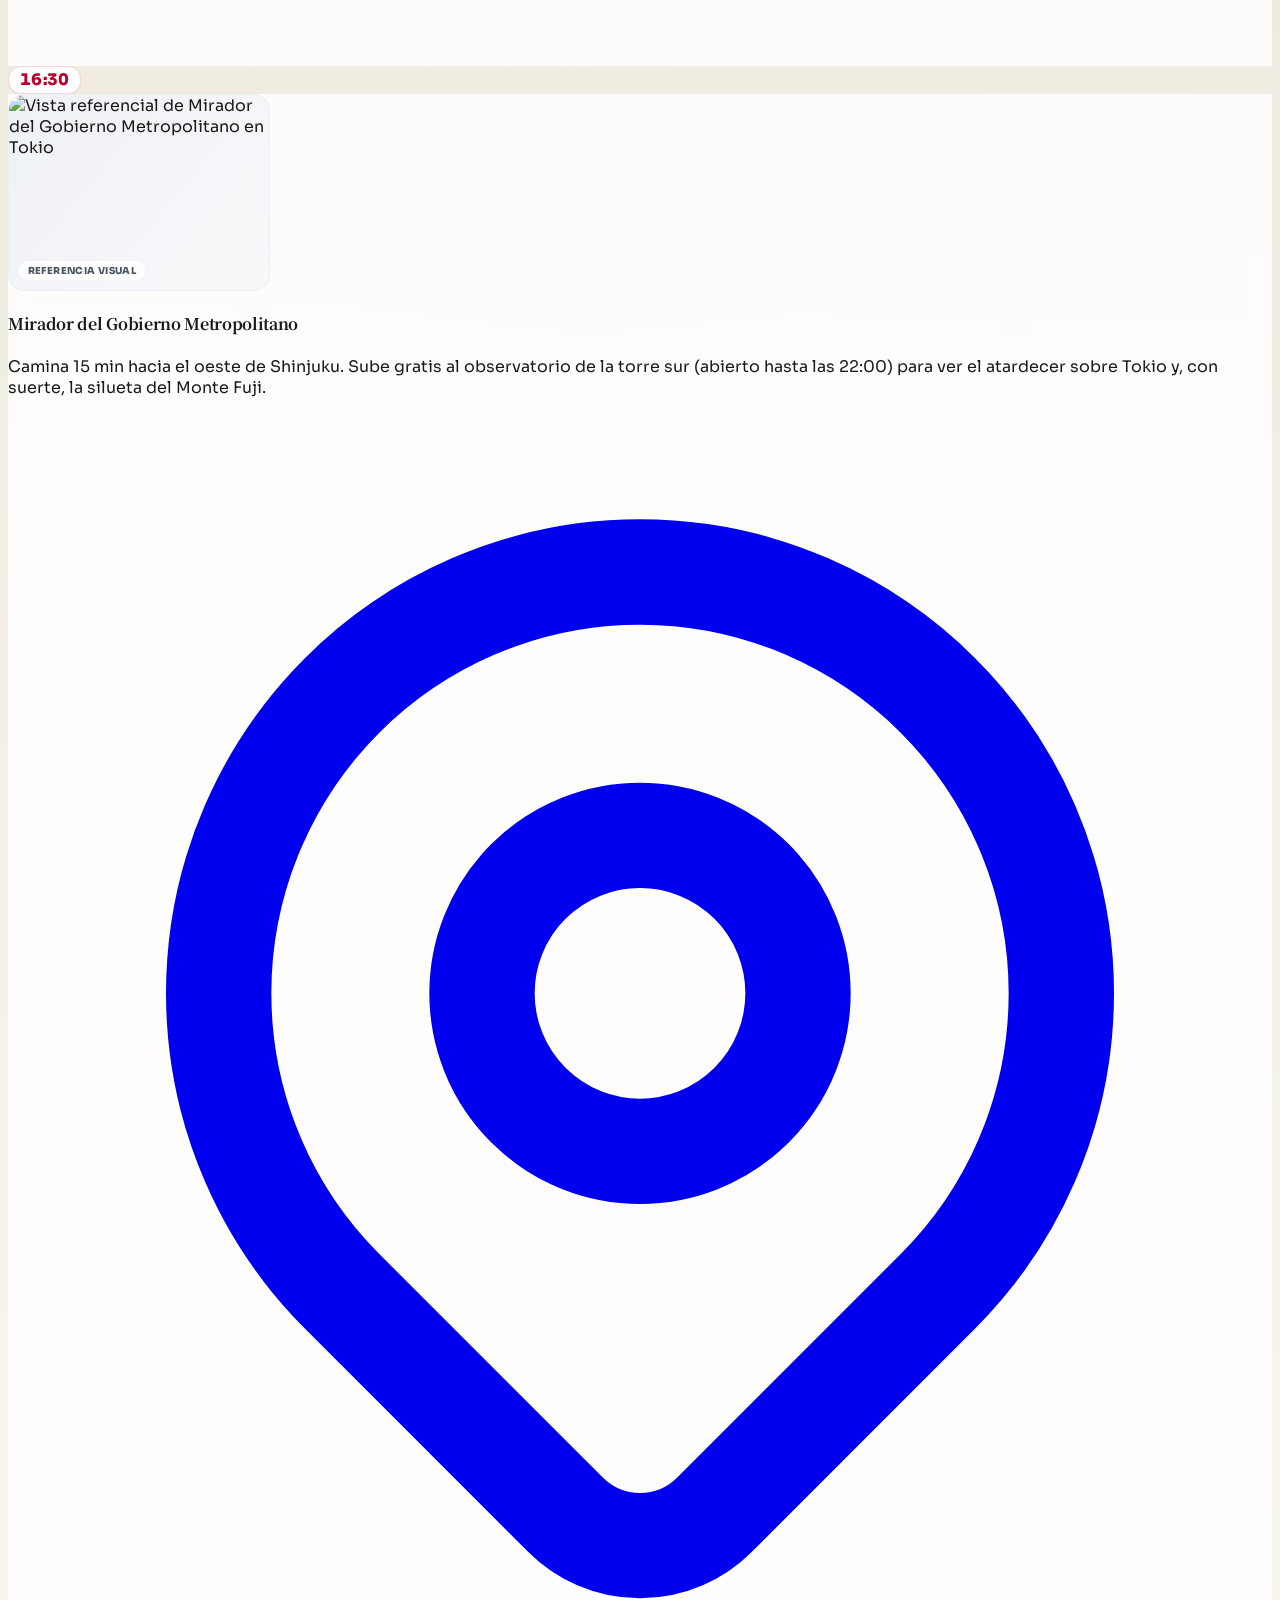
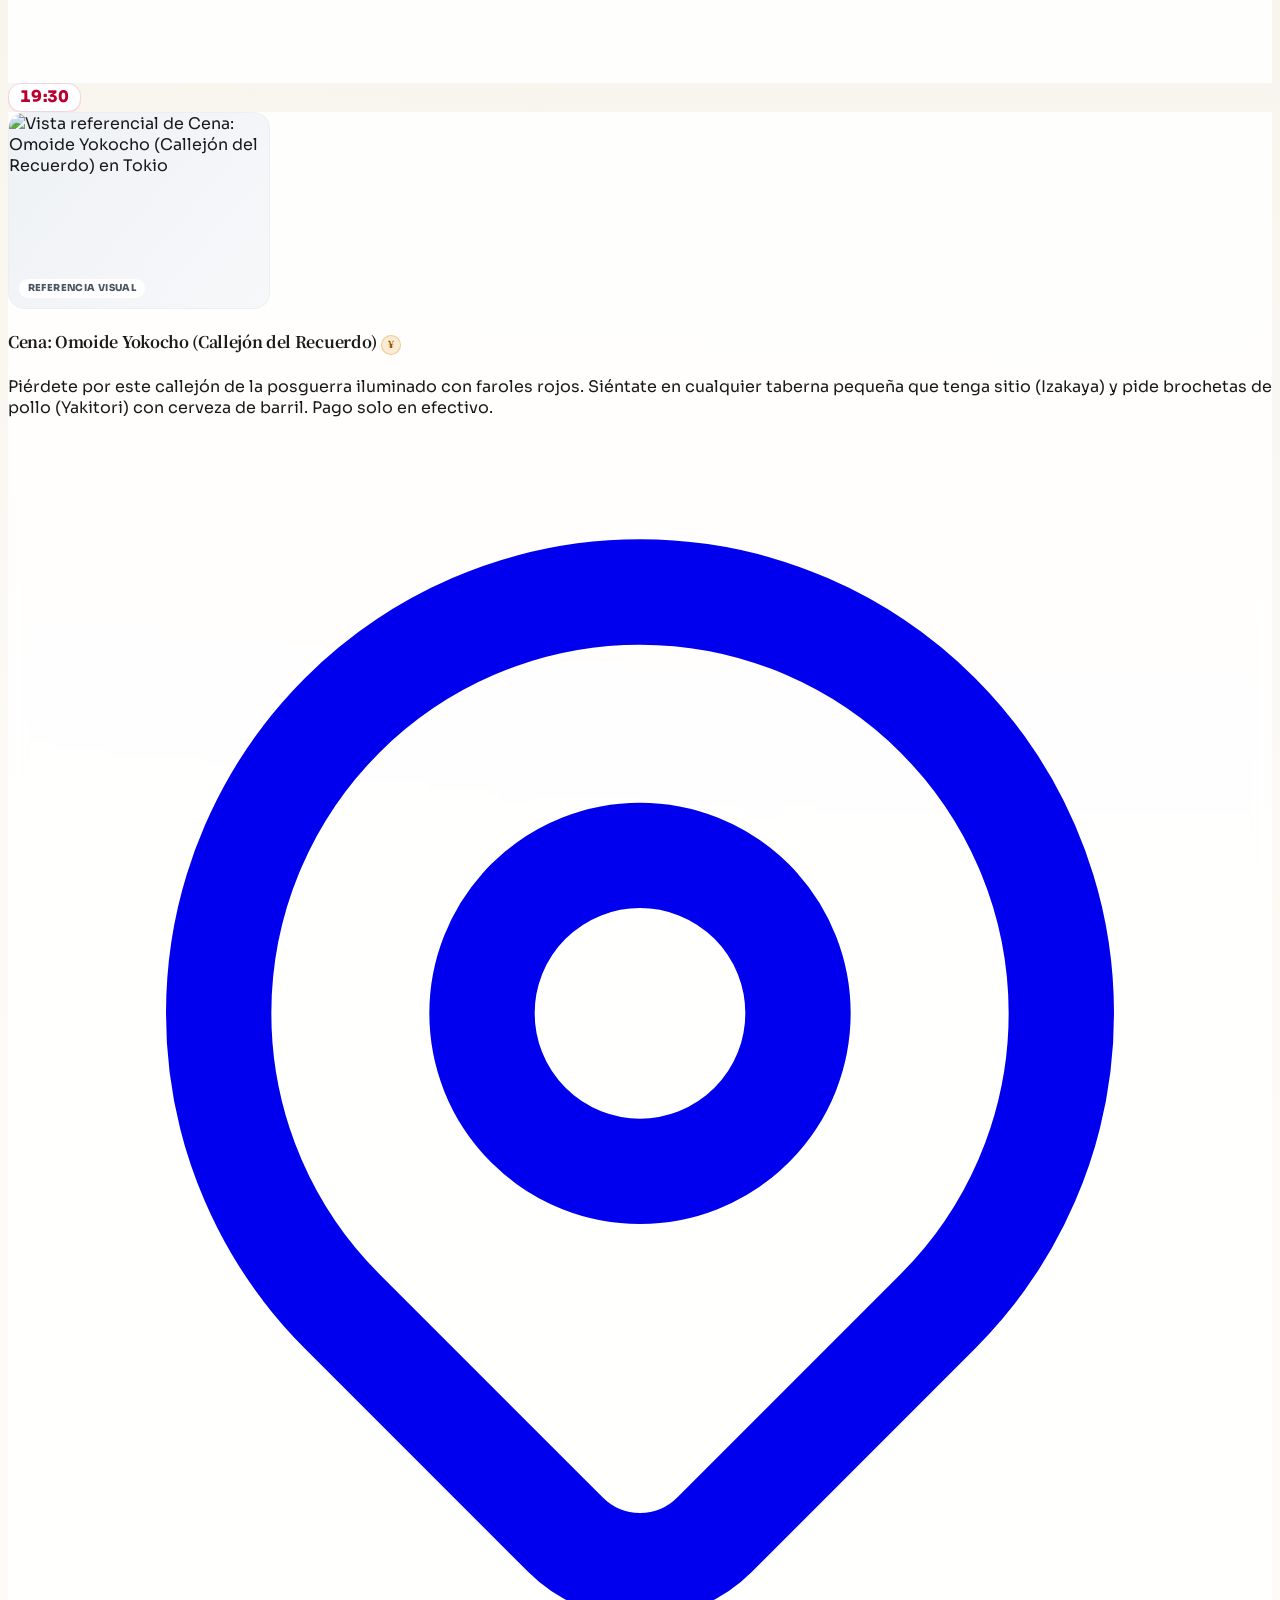
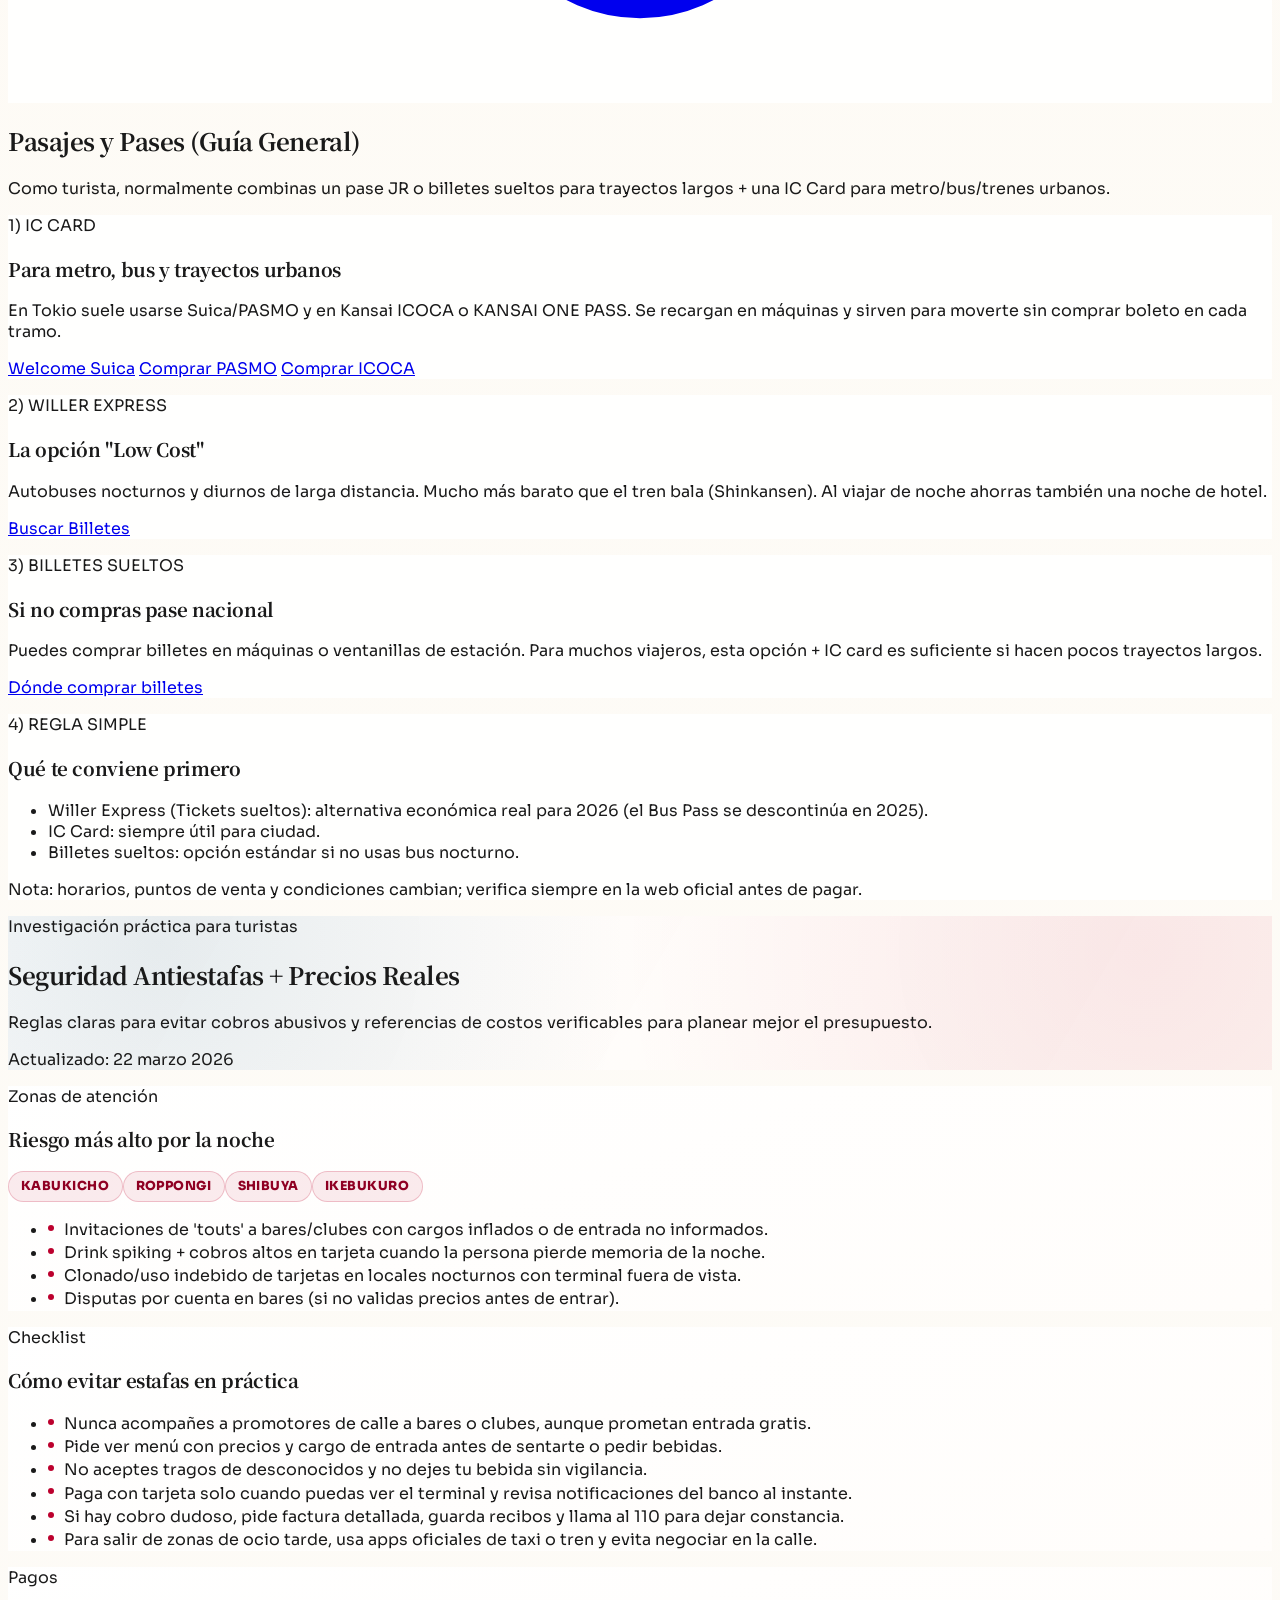
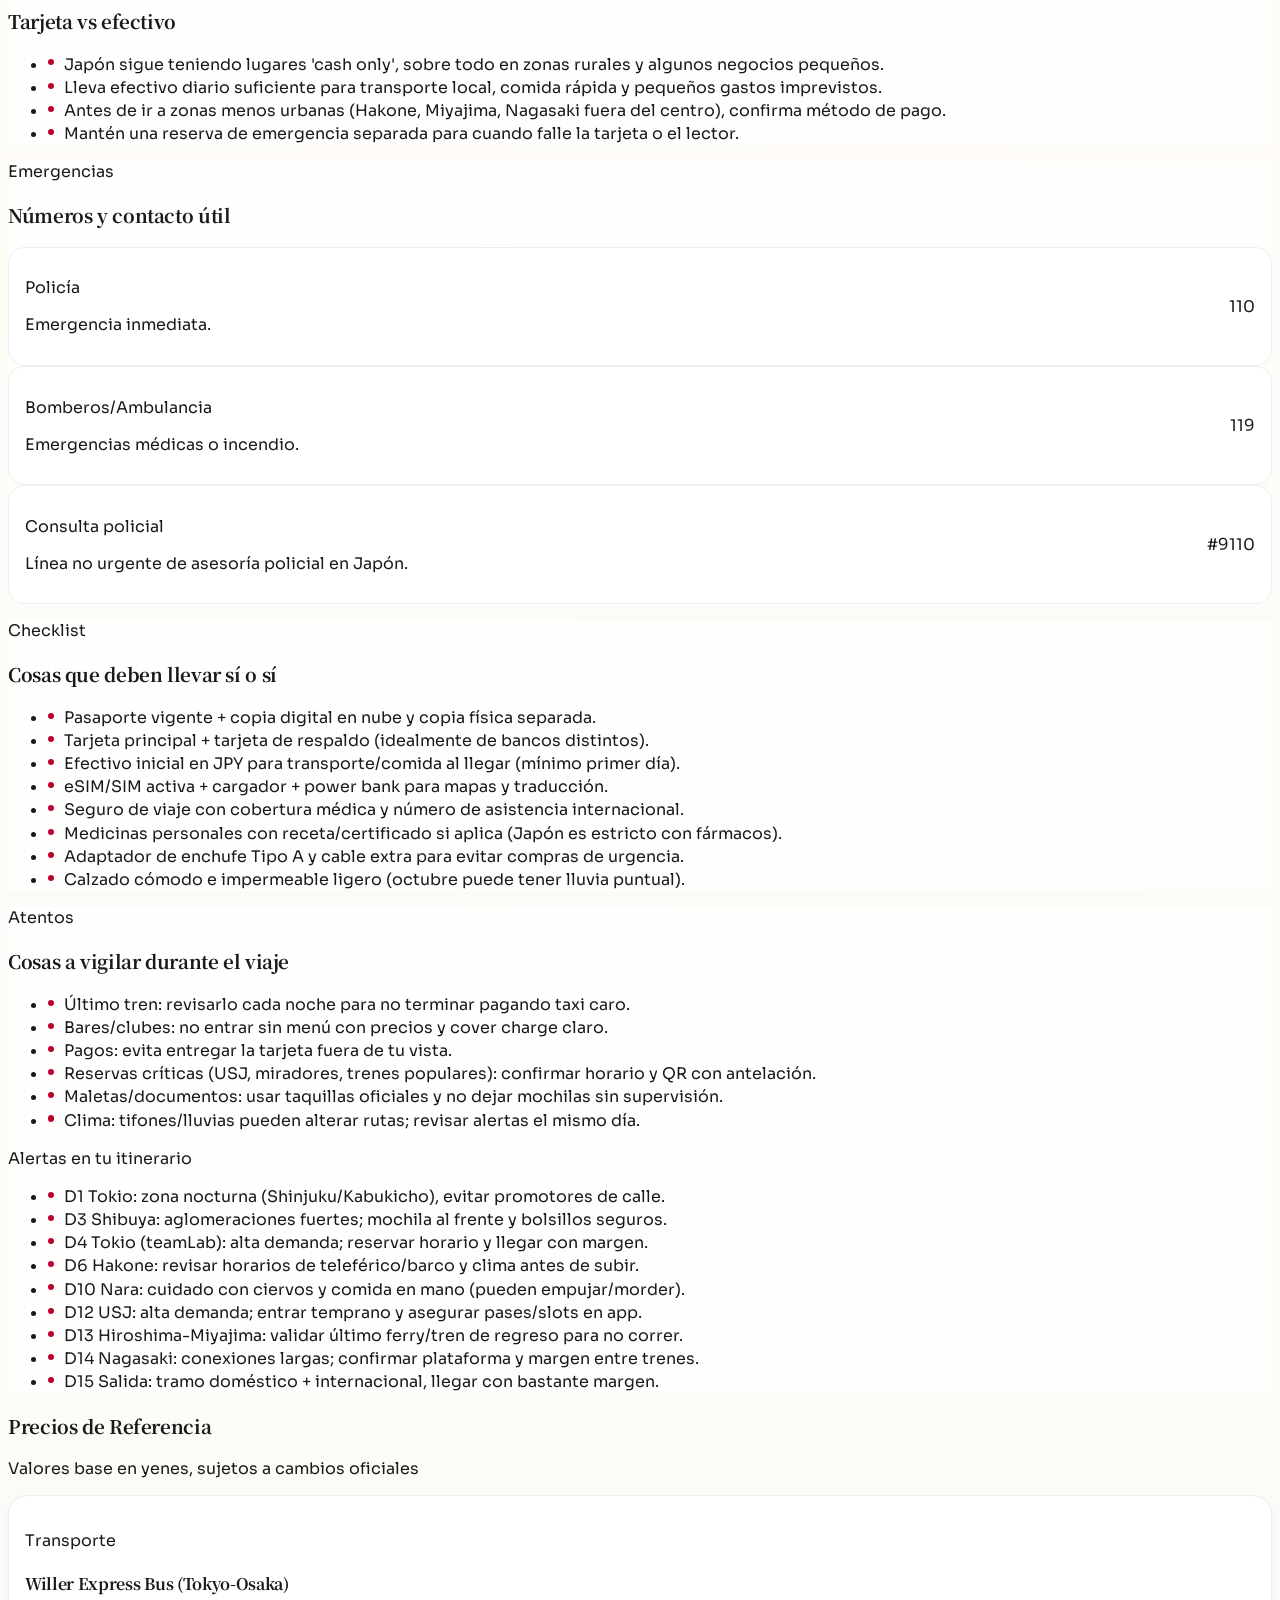
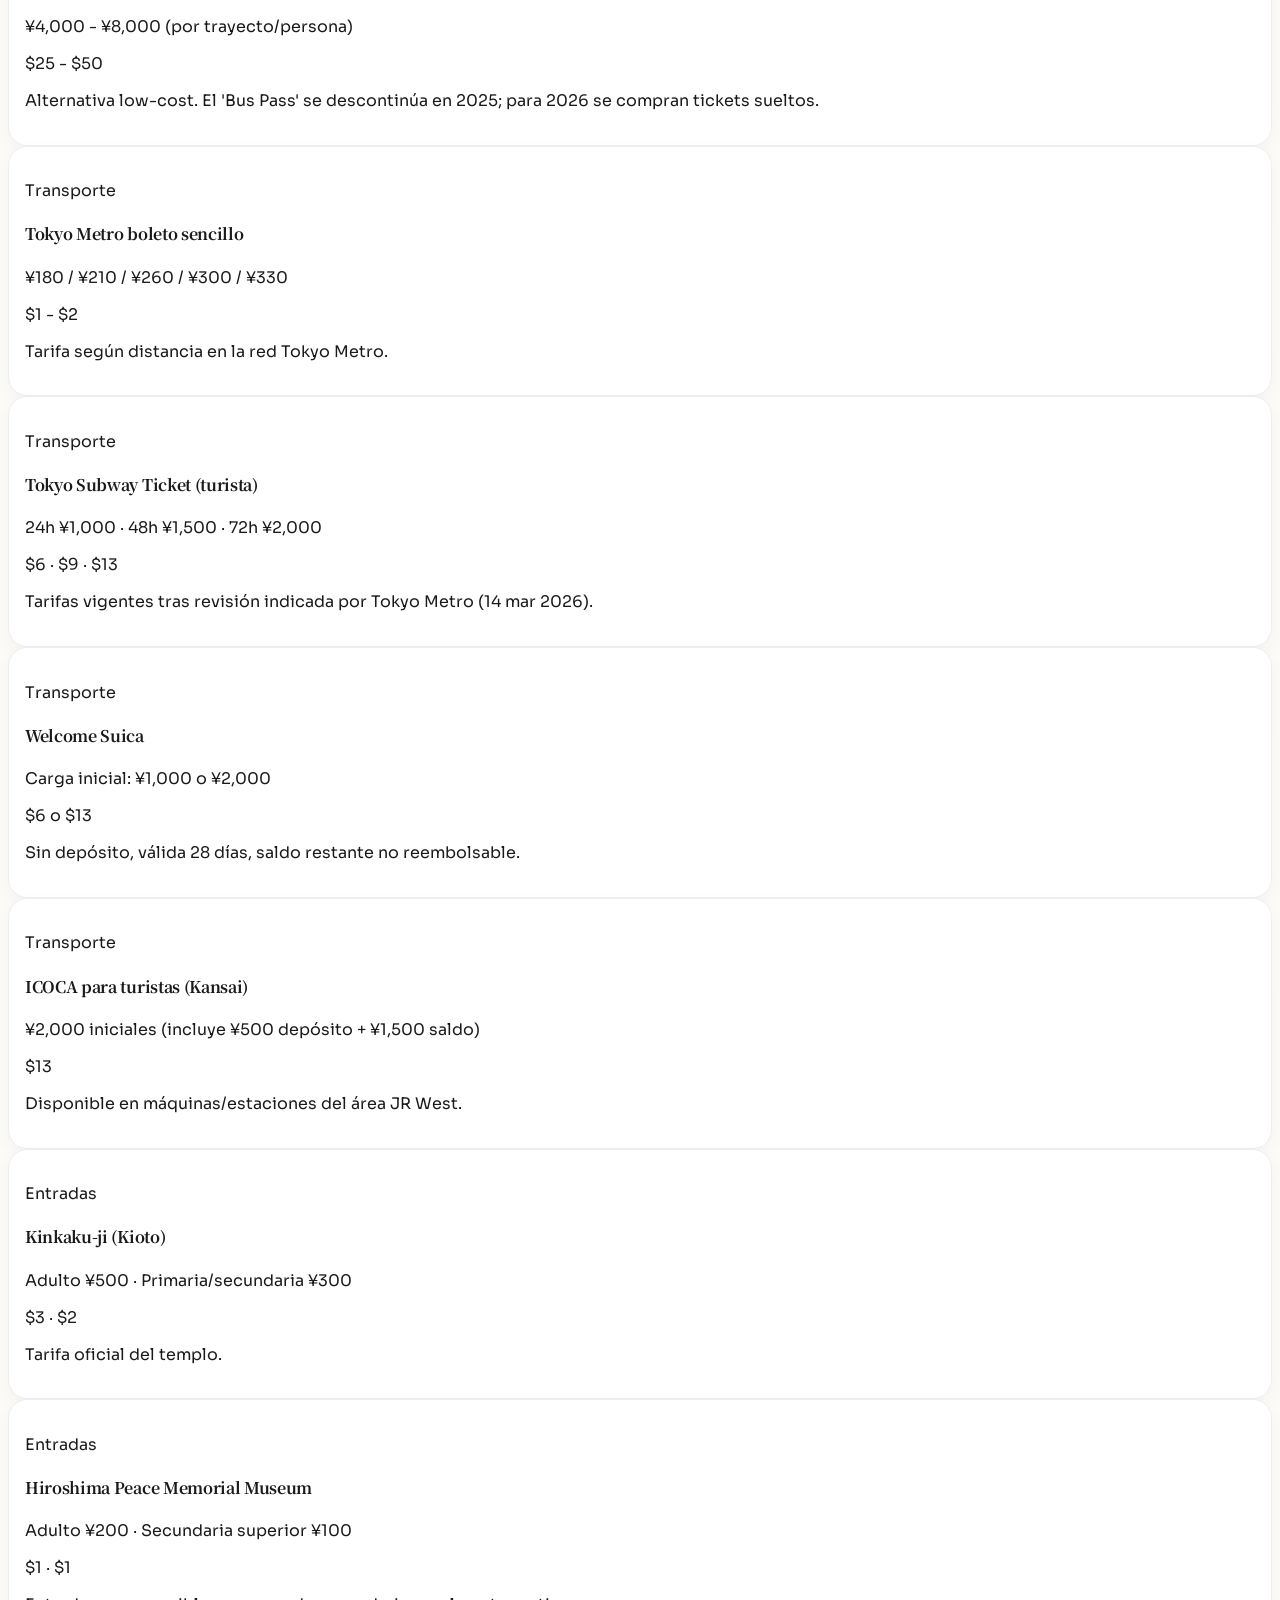
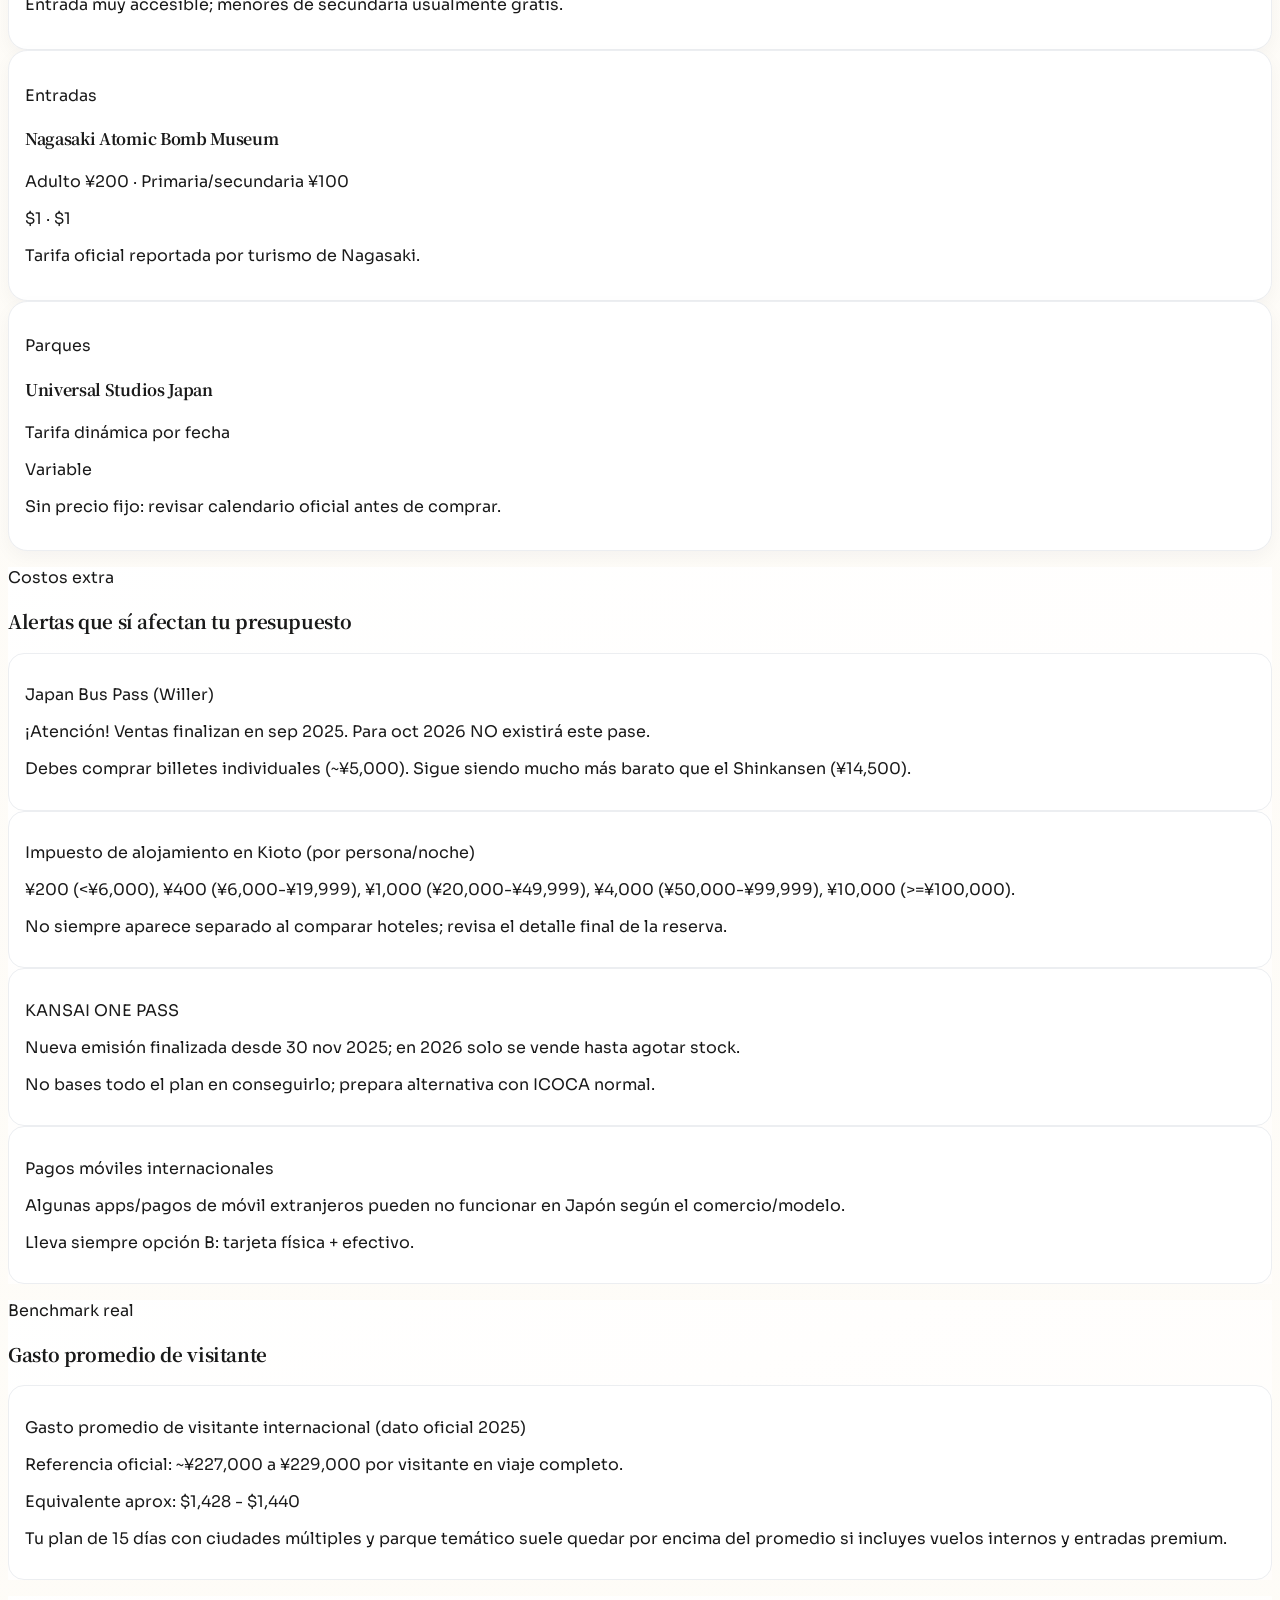
==== commit a9c5b3cf: "wregg" ====
--- a/index.html
+++ b/index.html
@@ -12,6 +12,7 @@
     />
     <script src="https://cdn.tailwindcss.com"></script>
     <script src="https://cdn.jsdelivr.net/npm/chart.js"></script>
+    <script src="https://cdn.sheetjs.com/xlsx-0.20.3/package/dist/xlsx.full.min.js"></script>
 
     <script>
       tailwind.config = {
@@ -108,8 +109,8 @@
             </p>
             <h2 class="text-5xl font-black text-ink mb-5 tracking-tight">Plan de Ruta Maestro</h2>
             <p class="text-xl text-gray-600 max-w-3xl leading-relaxed">
-              Itinerario optimizado para <strong>IC Cards + Billetes Sueltos</strong>, con enlaces de Google Maps normalizados a
-              coordenadas para abrir cada punto exacto.
+              Itinerario optimizado para <strong>IC Cards + Billetes Sueltos</strong>, con enlaces de Google Maps
+              normalizados a coordenadas para abrir cada punto exacto.
             </p>
           </div>
           <aside class="panel-glass border border-white/80 rounded-[28px] p-6 shadow-lg min-w-[210px]">
@@ -134,18 +135,75 @@
             <p id="summary-duration-days" class="text-3xl font-black text-ink">15 Días</p>
           </div>
         </div>
-
-        <div class="mb-2">
-          <div class="bg-ink p-10 rounded-[40px] text-white flex flex-col md:flex-row items-center gap-8 shadow-2xl">
-            <div class="flex-1 text-center md:text-left">
-              <h3 class="text-3xl font-bold mb-4">Nota de Navegación</h3>
-              <p class="opacity-80 text-lg">
-                Los iconos de mapa abren la zona exacta. Si el enlace original no trae coordenadas, se transforma a una
-                búsqueda precisa por lugar y ciudad en Japón.
+        <div class="mt-8 panel-glass border border-white/80 rounded-[32px] p-6 md:p-8 shadow-sm">
+          <div class="flex flex-col lg:flex-row lg:items-center lg:justify-between gap-5">
+            <div>
+              <p class="text-xs font-black uppercase tracking-[0.2em] text-japan-wave mb-2">Documentos para visa</p>
+              <h3 class="text-2xl md:text-3xl font-black text-ink mb-2">Plantillas y datos listos para copiar</h3>
+              <p class="text-gray-600 max-w-3xl leading-relaxed">
+                Cada menú te deja descargar la planilla original y un archivo de Excel con la información resumida del
+                itinerario actual. Si cambias días, actividades, hoteles o ciudades, el archivo de datos sale
+                actualizado para que puedas copiar y pegar a mano en la planilla.
               </p>
             </div>
-            <div class="text-6xl">🗾</div>
-          </div>
+            <div id="embassy-download-menus" class="visa-download-grid">
+              <details class="visa-download-menu">
+                <summary class="visa-download-trigger visa-download-trigger-red">
+                  Moscú
+                  <span class="visa-download-trigger-subtitle">Schedule of Stay</span>
+                </summary>
+                <div class="visa-download-panel">
+                  <p class="visa-download-help">Usa la plantilla oficial o baja el Excel resumido del itinerario.</p>
+                  <button
+                    type="button"
+                    class="visa-download-option"
+                    data-embassy-action="template"
+                    data-embassy-type="moscow"
+                  >
+                    Descargar planilla PDF
+                  </button>
+                  <button
+                    type="button"
+                    class="visa-download-option"
+                    data-embassy-action="data"
+                    data-embassy-type="moscow"
+                  >
+                    Descargar Excel para copiar
+                  </button>
+                </div>
+              </details>
+
+              <details class="visa-download-menu">
+                <summary class="visa-download-trigger visa-download-trigger-blue">
+                  Caracas
+                  <span class="visa-download-trigger-subtitle">Travel Itinerary</span>
+                </summary>
+                <div class="visa-download-panel">
+                  <p class="visa-download-help">Usa la plantilla oficial o baja el Excel resumido del itinerario.</p>
+                  <button
+                    type="button"
+                    class="visa-download-option"
+                    data-embassy-action="template"
+                    data-embassy-type="caracas"
+                  >
+                    Descargar planilla PDF
+                  </button>
+                  <button
+                    type="button"
+                    class="visa-download-option"
+                    data-embassy-action="data"
+                    data-embassy-type="caracas"
+                  >
+                    Descargar Excel para copiar
+                  </button>
+                </div>
+              </details>
+            </div>
+          </div>
+          <p class="text-[11px] text-gray-400 font-bold mt-4 uppercase tracking-[0.14em]">
+            El Excel se genera desde el itinerario actual e incluye una hoja resumen y otra tabla para copiar y pegar
+            manualmente.
+          </p>
         </div>
       </section>
 
--- a/styles.css
+++ b/styles.css
@@ -16,6 +16,148 @@
 h4 {
   font-family: "Noto Serif JP", Georgia, serif;
   letter-spacing: -0.02em;
+}
+
+.visa-download-grid {
+  display: grid;
+  grid-template-columns: repeat(2, minmax(0, 1fr));
+  gap: 0.9rem;
+  width: 100%;
+  max-width: 34rem;
+}
+
+.visa-download-menu {
+  position: relative;
+}
+
+.visa-download-menu[open] {
+  z-index: 5;
+}
+
+.visa-download-trigger {
+  list-style: none;
+  position: relative;
+  cursor: pointer;
+  display: flex;
+  flex-direction: column;
+  align-items: flex-start;
+  gap: 0.2rem;
+  padding: 1rem 6.6rem 1rem 1.1rem;
+  border-radius: 1.25rem;
+  color: #fff;
+  font-weight: 900;
+  box-shadow: 0 18px 40px rgba(26, 26, 26, 0.12);
+  transition:
+    transform 0.18s ease,
+    box-shadow 0.18s ease,
+    opacity 0.18s ease;
+}
+
+.visa-download-trigger:hover {
+  transform: translateY(-1px);
+  box-shadow: 0 20px 44px rgba(26, 26, 26, 0.16);
+}
+
+.visa-download-trigger::-webkit-details-marker {
+  display: none;
+}
+
+.visa-download-trigger::marker {
+  content: "";
+}
+
+.visa-download-trigger::after {
+  content: "Ver opciones";
+  position: absolute;
+  top: 1rem;
+  right: 1rem;
+  font-size: 0.68rem;
+  font-weight: 800;
+  letter-spacing: 0.08em;
+  text-transform: uppercase;
+  opacity: 0.9;
+}
+
+.visa-download-trigger-red {
+  background: linear-gradient(135deg, #bc002d 0%, #d63a63 100%);
+}
+
+.visa-download-trigger-blue {
+  background: linear-gradient(135deg, #0e4a67 0%, #19719a 100%);
+}
+
+.visa-download-trigger-subtitle {
+  display: block;
+  font-size: 0.78rem;
+  font-weight: 700;
+  letter-spacing: 0.03em;
+  opacity: 0.82;
+}
+
+.visa-download-panel {
+  position: absolute;
+  top: calc(100% + 0.65rem);
+  left: 0;
+  width: 100%;
+  min-width: 16rem;
+  padding: 0.9rem;
+  border-radius: 1.2rem;
+  border: 1px solid rgba(255, 255, 255, 0.95);
+  background: rgba(255, 252, 247, 0.98);
+  box-shadow: 0 24px 60px rgba(26, 26, 26, 0.14);
+  backdrop-filter: blur(14px);
+}
+
+.visa-download-help {
+  margin: 0 0 0.7rem;
+  color: #5b6470;
+  font-size: 0.86rem;
+  line-height: 1.45;
+}
+
+.visa-download-option {
+  width: 100%;
+  border: 0;
+  border-radius: 0.95rem;
+  background: #ffffff;
+  color: #1a1a1a;
+  padding: 0.88rem 0.95rem;
+  font-size: 0.94rem;
+  font-weight: 800;
+  text-align: left;
+  box-shadow: inset 0 0 0 1px rgba(14, 74, 103, 0.08);
+  transition:
+    transform 0.18s ease,
+    box-shadow 0.18s ease,
+    background-color 0.18s ease;
+}
+
+.visa-download-option + .visa-download-option {
+  margin-top: 0.55rem;
+}
+
+.visa-download-option:hover {
+  transform: translateY(-1px);
+  background: #fff7eb;
+  box-shadow: inset 0 0 0 1px rgba(217, 140, 0, 0.2);
+}
+
+.visa-download-option:focus-visible,
+.visa-download-trigger:focus-visible {
+  outline: 3px solid rgba(217, 140, 0, 0.22);
+  outline-offset: 3px;
+}
+
+@media (max-width: 900px) {
+  .visa-download-grid {
+    grid-template-columns: 1fr;
+    max-width: none;
+  }
+
+  .visa-download-panel {
+    position: static;
+    margin-top: 0.65rem;
+  }
 }
 .hide-scrollbar::-webkit-scrollbar {
   display: none;
